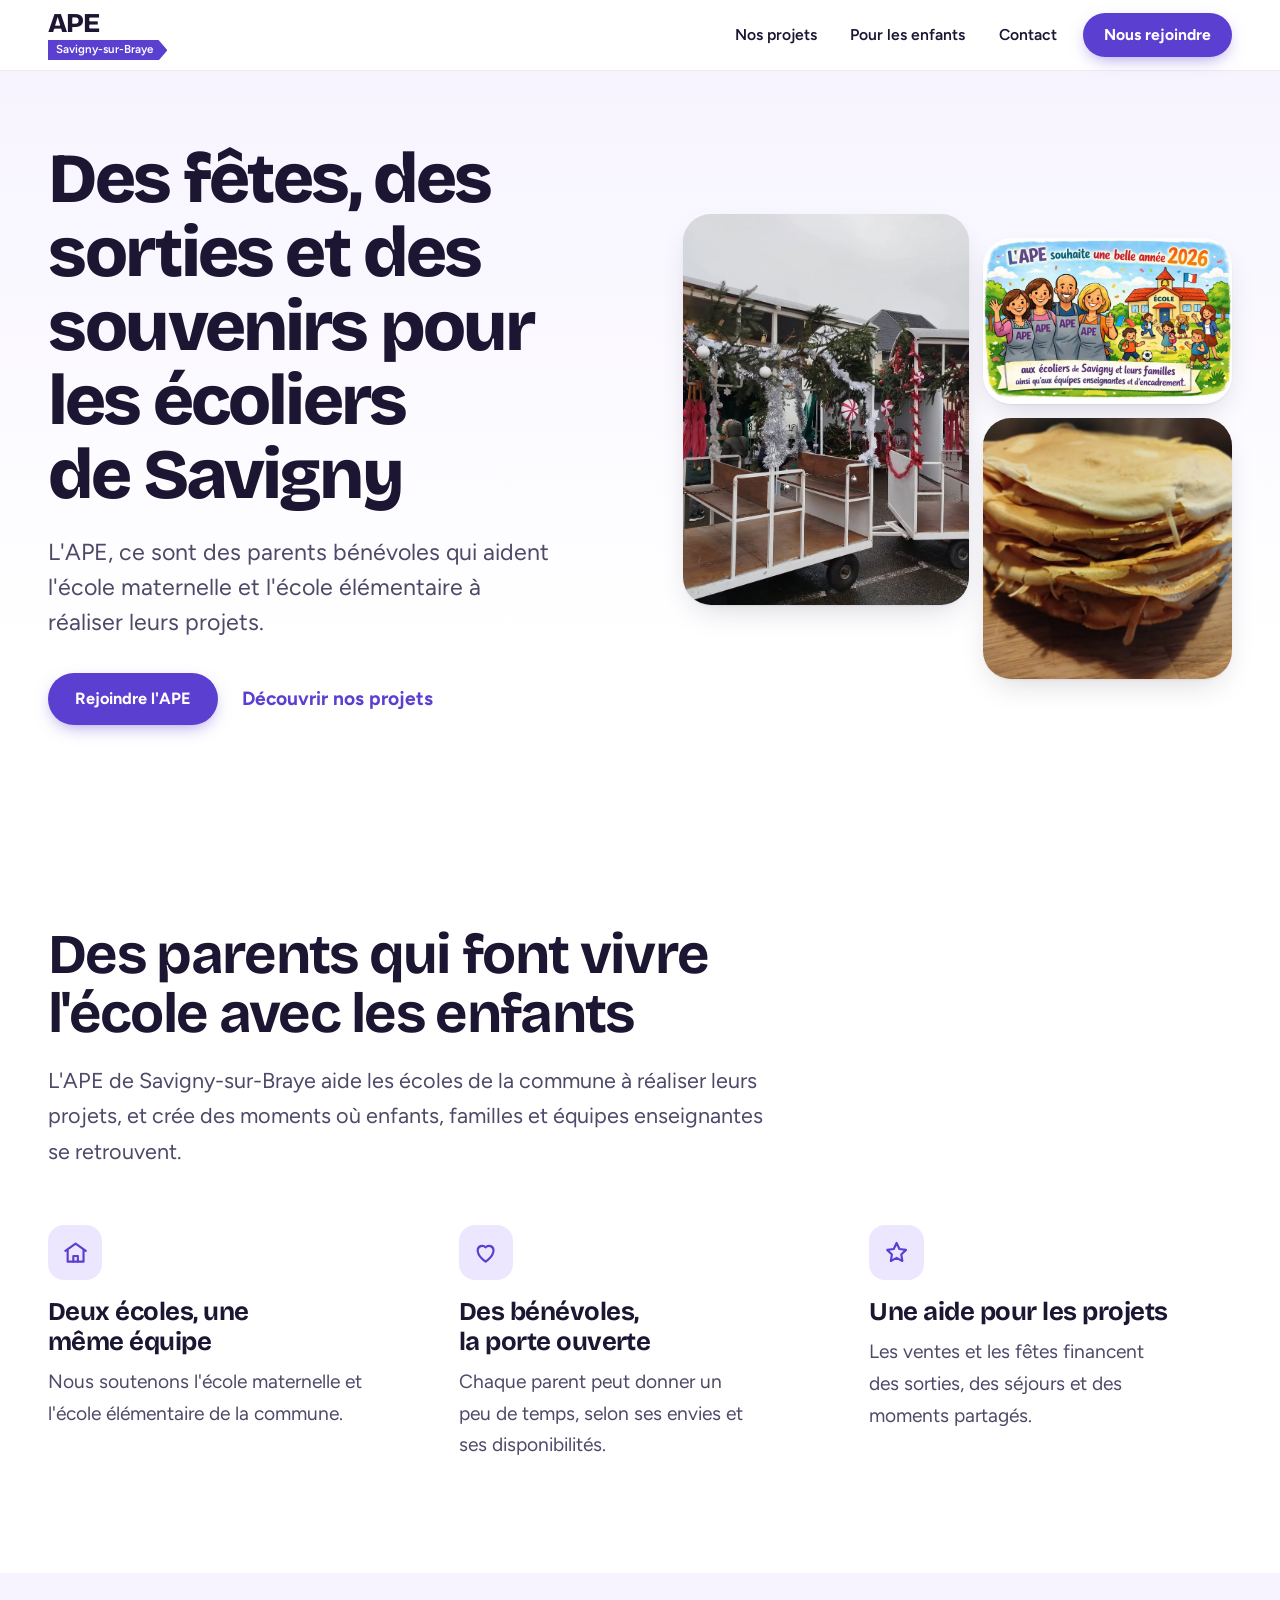
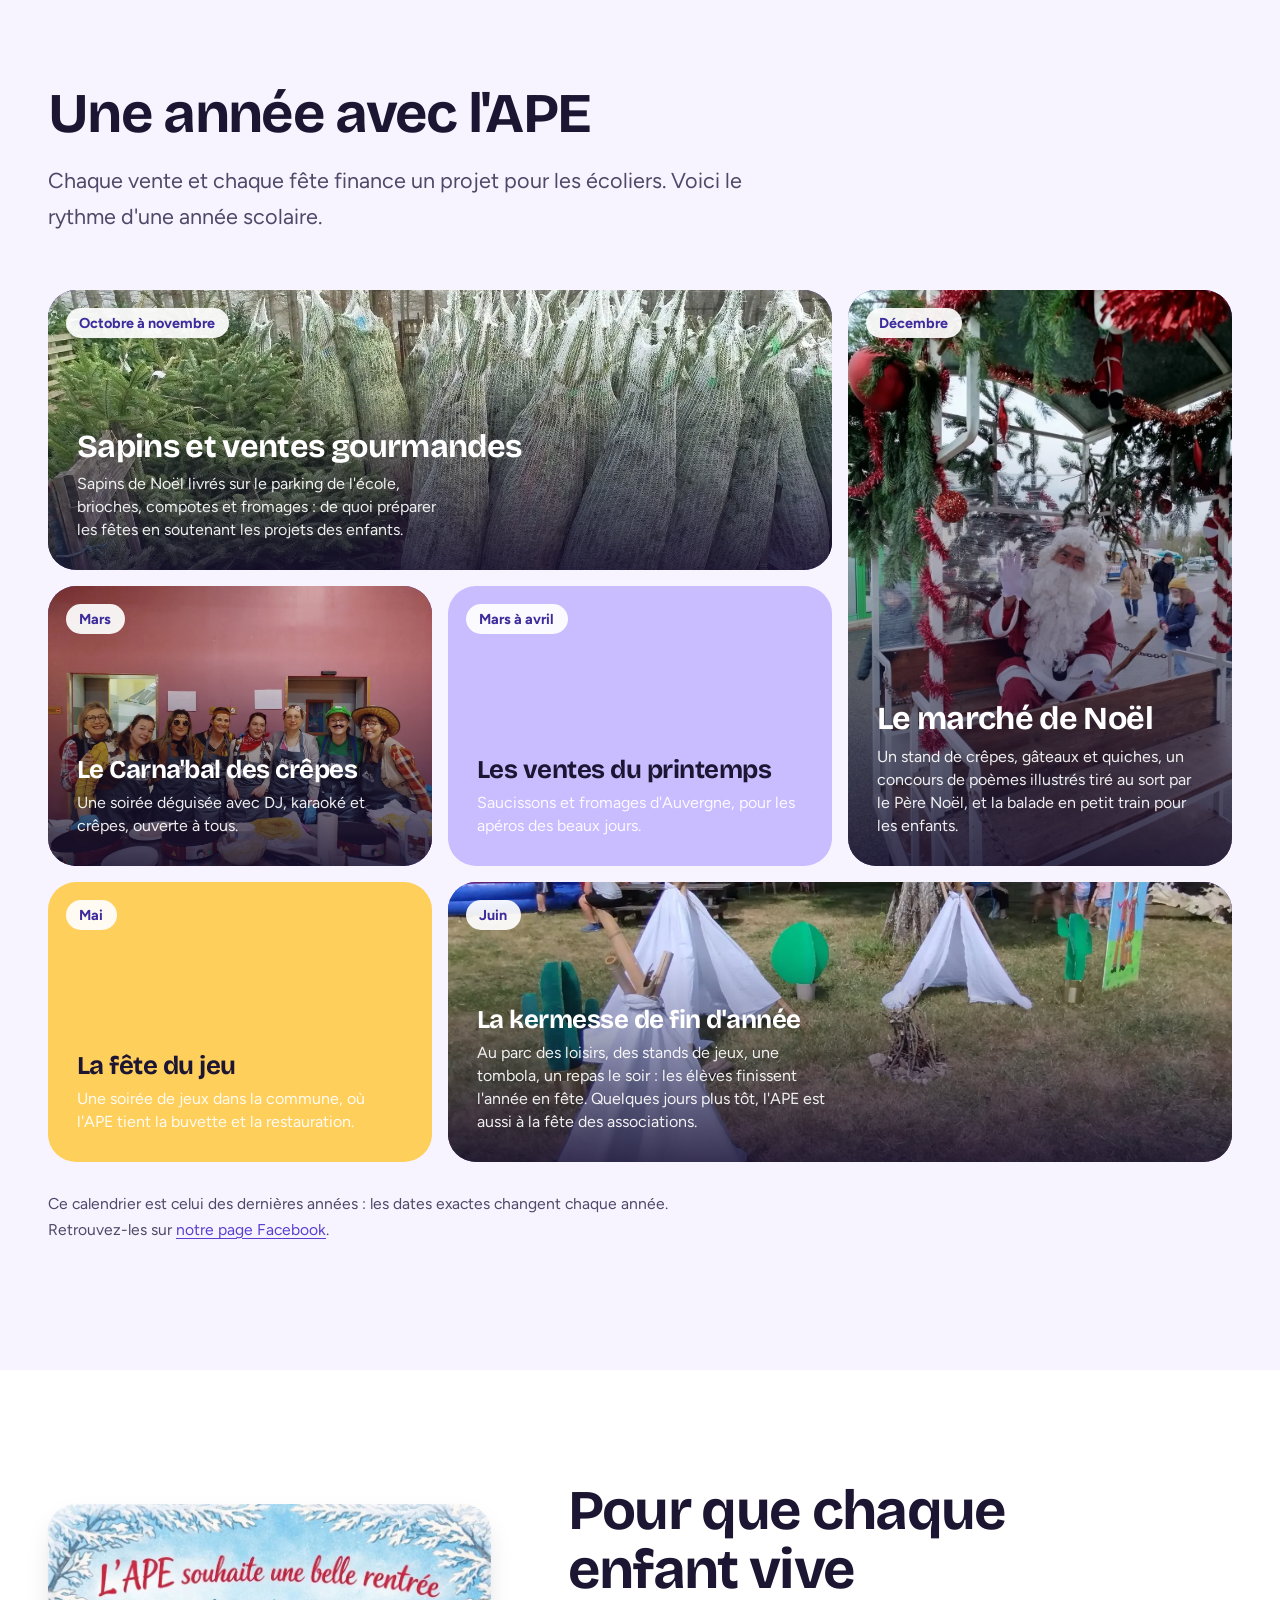
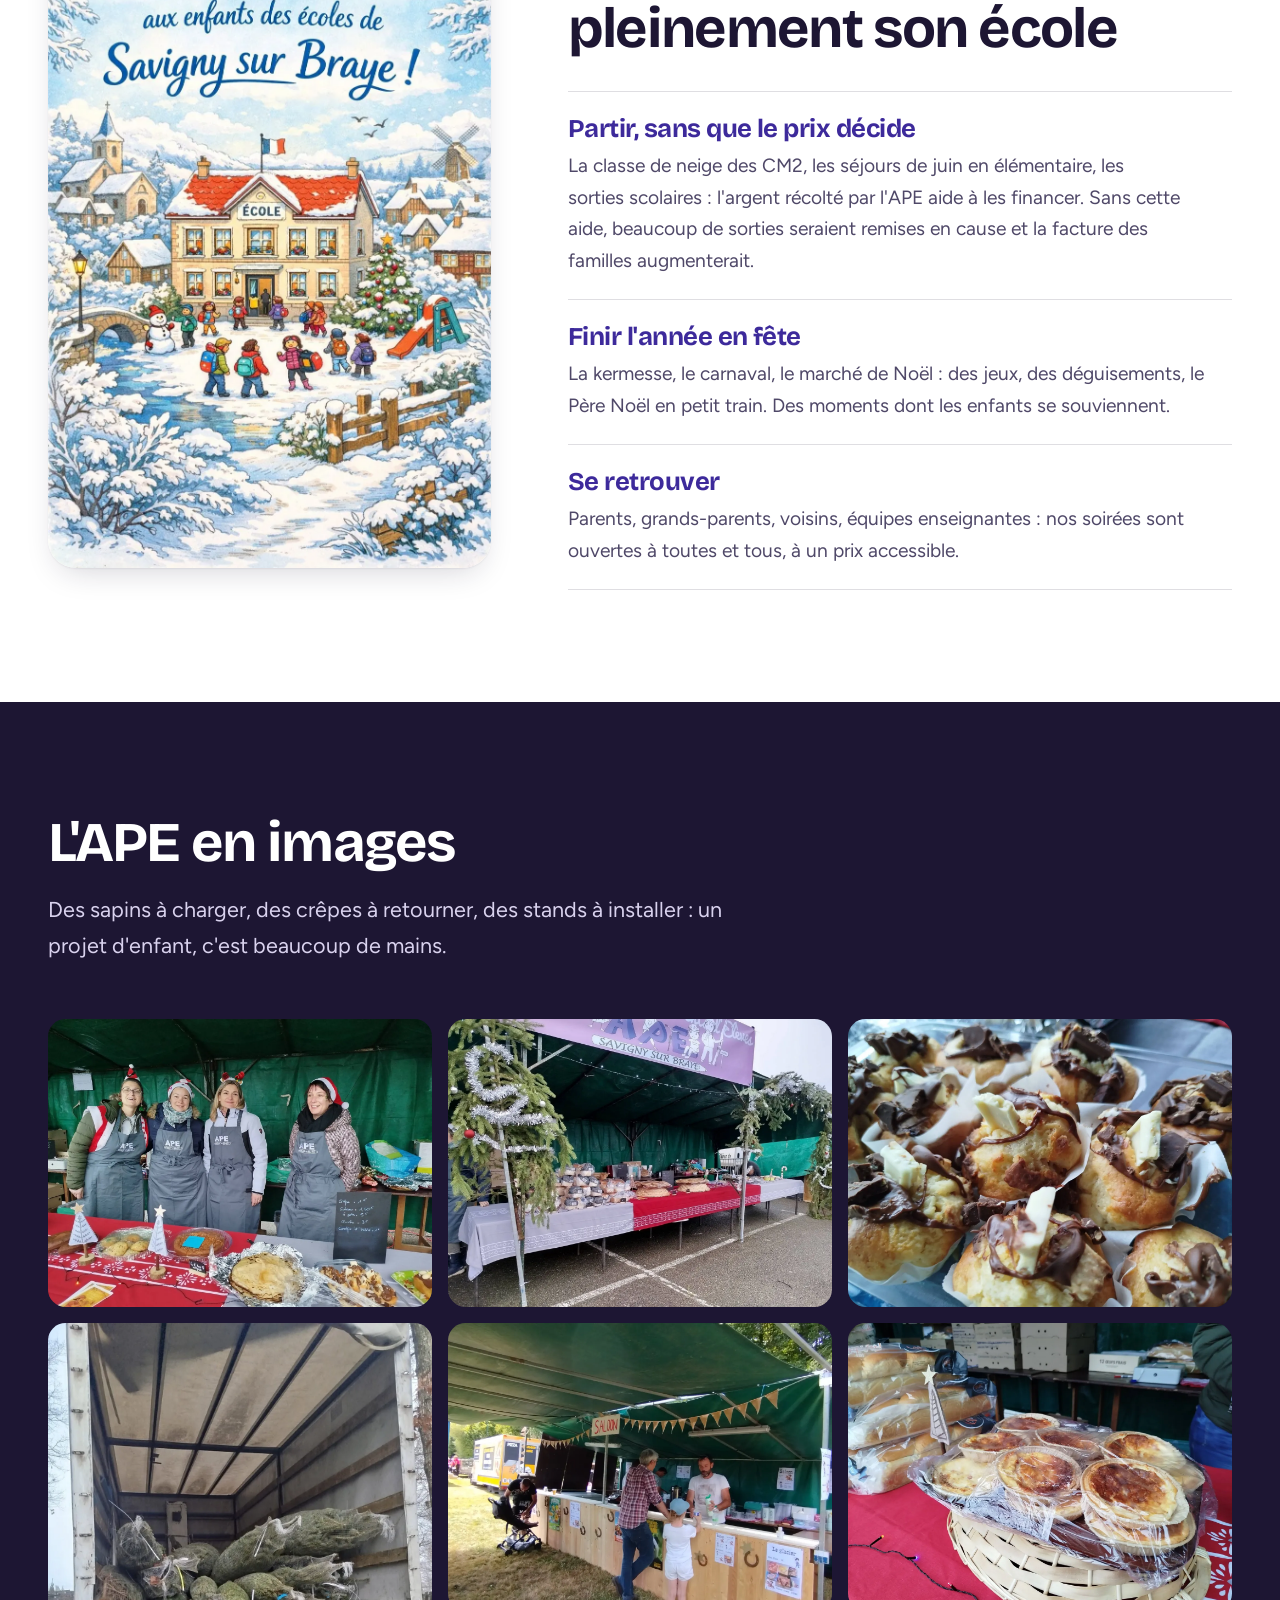
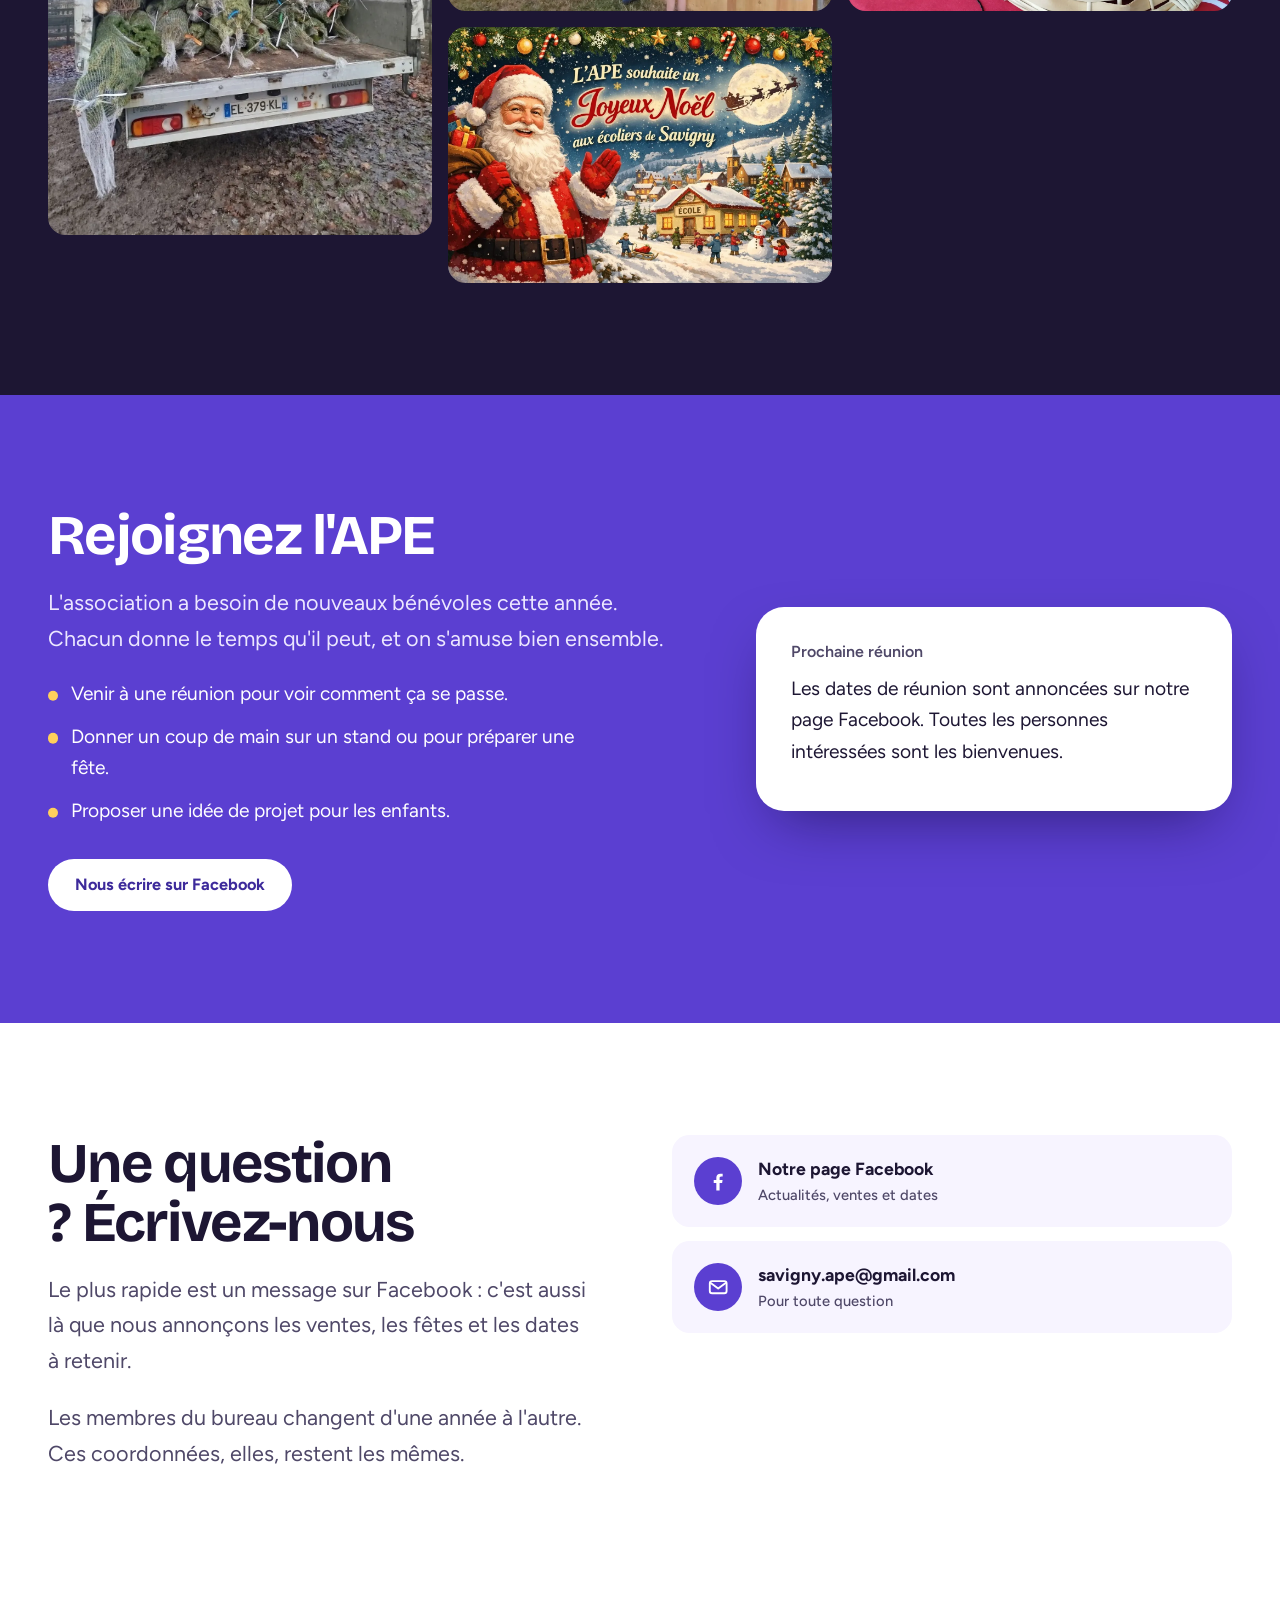
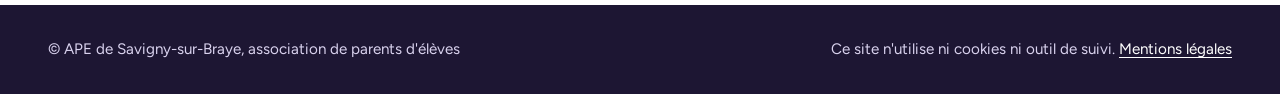
==== index.html @ d3a15a32 "Vraies photos pour le Carna'bal et la kermesse, tuiles de couleur pour mars-avril et mai Co-Authored" ====
<!doctype html>
<html lang="fr">
<head>
  <meta charset="utf-8">
  <meta name="viewport" content="width=device-width, initial-scale=1">
  <title>APE de Savigny-sur-Braye – Association des parents d'élèves</title>
  <meta name="description" content="L'association des parents d'élèves de Savigny-sur-Braye finance les projets de l'école maternelle et de l'école élémentaire : sorties, séjours, fêtes. Rejoignez-nous !">
  <meta name="theme-color" content="#5b3fd1">
  <link rel="canonical" href="https://ape-savigny.fr/">
  <link rel="icon" href="assets/favicon.svg" type="image/svg+xml">
  <meta property="og:type" content="website">
  <meta property="og:locale" content="fr_FR">
  <meta property="og:title" content="APE de Savigny-sur-Braye">
  <meta property="og:description" content="Des parents bénévoles qui financent les sorties, les séjours et les fêtes des écoles de Savigny-sur-Braye.">
  <meta property="og:url" content="https://ape-savigny.fr/">
  <meta property="og:image" content="https://ape-savigny.fr/assets/img/petit-train.webp">
  <link rel="preload" href="assets/fonts/bricolage.woff2" as="font" type="font/woff2" crossorigin>
  <link rel="preload" href="assets/fonts/figtree.woff2" as="font" type="font/woff2" crossorigin>
  <link rel="stylesheet" href="assets/css/style.css">
</head>
<body>
  <a class="skip" href="#contenu">Aller au contenu</a>

  <header class="site-header">
    <div class="wrap">
      <a class="brand" href="#top" aria-label="APE de Savigny-sur-Braye, retour en haut">
        <b>APE</b>
        <span>Savigny-sur-Braye</span>
      </a>
      <nav class="nav" aria-label="Navigation principale">
        <a href="#projets">Nos projets</a>
        <a href="#enfants">Pour les enfants</a>
        <a href="#contact">Contact</a>
        <a class="btn" href="#rejoindre">Nous rejoindre</a>
      </nav>
    </div>
  </header>

  <main id="contenu">
    <div id="top"></div>

    <!-- Accueil -->
    <section class="hero">
      <div class="wrap">
        <div>
          <h1>Des fêtes, des sorties et des souvenirs pour les écoliers de Savigny</h1>
          <p class="lede">L'APE, ce sont des parents bénévoles qui aident l'école maternelle et l'école élémentaire à réaliser leurs projets.</p>
          <div class="actions">
            <a class="btn" href="#rejoindre">Rejoindre l'APE</a>
            <a class="link-arrow" href="#projets">Découvrir nos projets</a>
          </div>
        </div>

        <div class="collage">
          <figure class="c-train">
            <img src="assets/img/petit-train.webp" width="1400" height="1050" alt="Le petit train décoré pour le marché de Noël de Savigny-sur-Braye, prêt à embarquer les enfants.">
          </figure>
          <figure class="c-illu">
            <img src="assets/img/illu-annee.webp" width="1400" height="933" alt="Illustration : des parents de l'APE en tablier devant l'école, entourés d'enfants qui jouent.">
          </figure>
          <figure class="c-crepes">
            <img src="assets/img/crepes.webp" width="1050" height="1400" alt="Une pile de crêpes faites maison pour le Carna'bal.">
          </figure>
          <div class="next-card" id="hero-next" hidden></div>
        </div>
      </div>
    </section>

    <!-- Qui sommes-nous -->
    <section id="qui">
      <div class="wrap">
        <div class="section-head">
          <h2>Des parents qui font vivre l'école avec les enfants</h2>
          <p>L'APE de Savigny-sur-Braye aide les écoles de la commune à réaliser leurs projets, et crée des moments où enfants, familles et équipes enseignantes se retrouvent.</p>
        </div>
        <div class="pillars">
          <div class="pillar">
            <div class="icon" aria-hidden="true"><svg viewBox="0 0 24 24" fill="none" stroke="currentColor" stroke-width="1.9" stroke-linecap="round" stroke-linejoin="round"><path d="M3 10.5 12 4l9 6.5"/><path d="M5 9.5V20h14V9.5"/><path d="M10 20v-5h4v5"/></svg></div>
            <h3>Deux écoles, une même équipe</h3>
            <p>Nous soutenons l'école maternelle et l'école élémentaire de la commune.</p>
          </div>
          <div class="pillar">
            <div class="icon" aria-hidden="true"><svg viewBox="0 0 24 24" fill="none" stroke="currentColor" stroke-width="1.9" stroke-linecap="round" stroke-linejoin="round"><path d="M12 20s-7-4.4-7-10a4 4 0 0 1 7-2.6A4 4 0 0 1 19 10c0 5.6-7 10-7 10z"/></svg></div>
            <h3>Des bénévoles, la porte ouverte</h3>
            <p>Chaque parent peut donner un peu de temps, selon ses envies et ses disponibilités.</p>
          </div>
          <div class="pillar">
            <div class="icon" aria-hidden="true"><svg viewBox="0 0 24 24" fill="none" stroke="currentColor" stroke-width="1.9" stroke-linecap="round" stroke-linejoin="round"><path d="M12 3.5l2.5 5.3 5.8.8-4.2 4 1 5.8L12 16.7 6.9 19.4l1-5.8-4.2-4 5.8-.8z"/></svg></div>
            <h3>Une aide pour les projets</h3>
            <p>Les ventes et les fêtes financent des sorties, des séjours et des moments partagés.</p>
          </div>
        </div>
      </div>
    </section>

    <!-- Nos projets -->
    <section class="projects" id="projets">
      <div class="wrap">
        <div class="section-head">
          <h2>Une année avec l'APE</h2>
          <p>Chaque vente et chaque fête finance un projet pour les écoliers. Voici le rythme d'une année scolaire.</p>
        </div>

        <div class="bento">
          <article class="tile t1">
            <img src="assets/img/sapins-pile.webp" width="1400" height="1050" alt="Des sapins de Noël emballés, prêts à être récupérés par les familles." loading="lazy">
            <span class="when">Octobre à novembre</span>
            <h3>Sapins et ventes gourmandes</h3>
            <p>Sapins de Noël livrés sur le parking de l'école, brioches, compotes et fromages : de quoi préparer les fêtes en soutenant les projets des enfants.</p>
          </article>
          <article class="tile t2">
            <img src="assets/img/pere-noel-train.webp" width="1050" height="1400" alt="Le Père Noël assis dans le petit train du marché de Noël." loading="lazy">
            <span class="when">Décembre</span>
            <h3>Le marché de Noël</h3>
            <p>Un stand de crêpes, gâteaux et quiches, un concours de poèmes illustrés tiré au sort par le Père Noël, et la balade en petit train pour les enfants.</p>
          </article>
          <article class="tile t3">
            <img src="assets/img/carnabal-equipe.webp" width="1400" height="1050" alt="Des bénévoles de l'APE déguisés en cow-boys et en indiens, derrière les plaques à crêpes du Carna'bal." loading="lazy">
            <span class="when">Mars</span>
            <h3>Le Carna'bal des crêpes</h3>
            <p>Une soirée déguisée avec DJ, karaoké et crêpes, ouverte à tous.</p>
          </article>
          <article class="tile tile--plain tile--lilac t4">
            <span class="when">Mars à avril</span>
            <h3>Les ventes du printemps</h3>
            <p>Saucissons et fromages d'Auvergne, pour les apéros des beaux jours.</p>
          </article>
          <article class="tile tile--plain t5">
            <span class="when">Mai</span>
            <h3>La fête du jeu</h3>
            <p>Une soirée de jeux dans la commune, où l'APE tient la buvette et la restauration.</p>
          </article>
          <article class="tile t6">
            <img src="assets/img/kermesse-tipis.webp" width="1400" height="1050" alt="La kermesse au parc des loisirs, sur le thème du far west : des tipis blancs sur l'herbe, un château gonflable derrière les arbres." loading="lazy" style="object-position:50% 60%">
            <span class="when">Juin</span>
            <h3>La kermesse de fin d'année</h3>
            <p>Au parc des loisirs, des stands de jeux, une tombola, un repas le soir : les élèves finissent l'année en fête. Quelques jours plus tôt, l'APE est aussi à la fête des associations.</p>
          </article>
        </div>

        <p class="year-note">Ce calendrier est celui des dernières années : les dates exactes changent chaque année. Retrouvez-les sur <a href="https://www.facebook.com/apesavigny/" rel="noopener">notre page Facebook</a>.</p>
      </div>
    </section>

    <!-- Pour les enfants -->
    <section class="kids" id="enfants">
      <div class="wrap">
        <figure>
          <img src="assets/img/illu-rentree.webp" width="933" height="1400" alt="Illustration : l'école du village sous la neige, avec des enfants qui jouent dans la cour." loading="lazy">
        </figure>
        <div>
          <h2>Pour que chaque enfant vive pleinement son école</h2>
          <ul>
            <li>
              <h3>Partir, sans que le prix décide</h3>
              <p>La classe de neige des CM2, les séjours de juin en élémentaire, les sorties scolaires : l'argent récolté par l'APE aide à les financer. Sans cette aide, beaucoup de sorties seraient remises en cause et la facture des familles augmenterait.</p>
            </li>
            <li>
              <h3>Finir l'année en fête</h3>
              <p>La kermesse, le carnaval, le marché de Noël : des jeux, des déguisements, le Père Noël en petit train. Des moments dont les enfants se souviennent.</p>
            </li>
            <li>
              <h3>Se retrouver</h3>
              <p>Parents, grands-parents, voisins, équipes enseignantes : nos soirées sont ouvertes à toutes et tous, à un prix accessible.</p>
            </li>
          </ul>
        </div>
      </div>
    </section>

    <!-- En images -->
    <section class="gallery" aria-labelledby="gallery-title">
      <div class="wrap">
        <div class="section-head">
          <h2 id="gallery-title">L'APE en images</h2>
          <p>Des sapins à charger, des crêpes à retourner, des stands à installer : un projet d'enfant, c'est beaucoup de mains.</p>
        </div>
        <div class="mosaic">
          <figure><img src="assets/img/benevoles-stand.webp" width="1400" height="1050" loading="lazy" alt="Quatre bénévoles de l'APE en tablier et bonnet de Noël derrière le stand du marché."></figure>
          <figure><img src="assets/img/sapins-camion.webp" width="1050" height="1400" loading="lazy" alt="Un camion chargé de sapins de Noël, livrés pour la vente de l'APE."></figure>
          <figure><img src="assets/img/stand-marche.webp" width="1400" height="1050" loading="lazy" alt="Le stand de l'APE au marché de Noël, décoré de guirlandes et garni de gourmandises."></figure>
          <figure><img src="assets/img/kermesse-saloon.webp" width="1400" height="1050" loading="lazy" alt="Le stand « Saloon » de la kermesse, décoré de fanions, avec des bénévoles derrière le comptoir en bois."></figure>
          <figure><img src="assets/img/illu-noel.webp" width="1400" height="933" loading="lazy" alt="Carte de vœux illustrée : le Père Noël souhaite un joyeux Noël aux écoliers de Savigny."></figure>
          <figure><img src="assets/img/muffins.webp" width="1400" height="1050" loading="lazy" alt="Des muffins au chocolat faits maison pour les ventes de l'APE."></figure>
          <figure><img src="assets/img/brioches-quiches.webp" width="1400" height="1050" loading="lazy" alt="Des quiches et des brioches proposées sur le stand."></figure>
        </div>
      </div>
    </section>

    <!-- Rejoindre -->
    <section class="join" id="rejoindre">
      <div class="wrap">
        <div>
          <h2>Rejoignez l'APE</h2>
          <p class="lead">L'association a besoin de nouveaux bénévoles cette année. Chacun donne le temps qu'il peut, et on s'amuse bien ensemble.</p>
          <ul>
            <li>Venir à une réunion pour voir comment ça se passe.</li>
            <li>Donner un coup de main sur un stand ou pour préparer une fête.</li>
            <li>Proposer une idée de projet pour les enfants.</li>
          </ul>
          <a class="btn btn--light" href="https://www.facebook.com/apesavigny/" rel="noopener">Nous écrire sur Facebook</a>
        </div>

        <aside class="meeting" aria-labelledby="meeting-title">
          <h3 id="meeting-title">Prochaine réunion</h3>
          <div id="prochaine-reunion">
            <p>Les dates de réunion sont annoncées sur notre page Facebook. Toutes les personnes intéressées sont les bienvenues.</p>
          </div>
        </aside>
      </div>
    </section>

    <!-- Contact -->
    <section class="contact" id="contact">
      <div class="wrap">
        <div class="section-head" style="margin:0">
          <h2>Une question ? Écrivez-nous</h2>
          <p>Le plus rapide est un message sur Facebook : c'est aussi là que nous annonçons les ventes, les fêtes et les dates à retenir.</p>
          <p class="contact-note">Les membres du bureau changent d'une année à l'autre. Ces coordonnées, elles, restent les mêmes.</p>
        </div>
        <div class="contact-links">
          <a class="contact-link" href="https://www.facebook.com/apesavigny/" rel="noopener">
            <span class="icon" aria-hidden="true"><svg viewBox="0 0 24 24"><path fill="currentColor" d="M13.5 22v-8h2.7l.5-3.3h-3.2V8.6c0-.9.4-1.7 1.8-1.7h1.5V4.1S15.5 3.9 14.3 3.9c-2.6 0-4.3 1.6-4.3 4.4v2.4H7.2V14H10v8z"/></svg></span>
            <span>Notre page Facebook<small>Actualités, ventes et dates</small></span>
          </a>
          <a class="contact-link" href="mailto:savigny.ape@gmail.com">
            <span class="icon" aria-hidden="true"><svg viewBox="0 0 24 24" fill="none" stroke="currentColor" stroke-width="2" stroke-linejoin="round" stroke-linecap="round"><rect x="3" y="5.5" width="18" height="13" rx="2.5"/><path d="m4 7.5 8 6 8-6"/></svg></span>
            <span>savigny.ape@gmail.com<small>Pour toute question</small></span>
          </a>
        </div>
      </div>
    </section>
  </main>

  <footer class="site-footer">
    <div class="wrap">
      <p>© APE de Savigny-sur-Braye, association de parents d'élèves</p>
      <p>Ce site n'utilise ni cookies ni outil de suivi. <a href="mentions-legales.html">Mentions légales</a></p>
    </div>
  </footer>

  <script src="data/agenda.js"></script>
  <script src="assets/js/main.js"></script>
</body>
</html>
---- assets/css/style.css ----
/* APE de Savigny-sur-Braye — feuille de style unique, sans dépendance */

@font-face {
  font-family: "Bricolage Grotesque";
  src: url("../fonts/bricolage.woff2") format("woff2");
  font-weight: 200 800;
  font-display: swap;
}
@font-face {
  font-family: "Figtree";
  src: url("../fonts/figtree.woff2") format("woff2");
  font-weight: 300 900;
  font-display: swap;
}

:root {
  --ink: #1d1633;
  --muted: #4f4868;
  --violet: #5b3fd1;
  --violet-deep: #3d2a9b;
  --lilac-50: #f7f4ff;
  --lilac-100: #ece6ff;
  --lilac-300: #c9bcff;
  --sun: #ffcf5c;
  --white: #fff;

  --display: "Bricolage Grotesque", "Avenir Next", system-ui, sans-serif;
  --body: "Figtree", "Avenir Next", system-ui, sans-serif;

  --gutter: clamp(1.25rem, 4.5vw, 3rem);
  --wrap: 74rem;
  --r-lg: 1.75rem;
  --r-md: 1.1rem;
  --shadow: 0 1px 2px rgb(29 22 51 / 0.06), 0 12px 32px -12px rgb(29 22 51 / 0.22);
}

*, *::before, *::after { box-sizing: border-box; }

html { scroll-behavior: smooth; scroll-padding-top: 5.5rem; -webkit-text-size-adjust: 100%; }

body {
  margin: 0;
  background: var(--white);
  color: var(--ink);
  font-family: var(--body);
  font-size: clamp(1.05rem, 1rem + 0.25vw, 1.2rem);
  line-height: 1.65;
  -webkit-font-smoothing: antialiased;
}

img { display: block; max-width: 100%; height: auto; }

h1, h2, h3 {
  font-family: var(--display);
  font-weight: 700;
  line-height: 1.05;
  letter-spacing: -0.03em;
  margin: 0;
  text-wrap: balance;
}
h1 { font-size: clamp(2.5rem, 1.4rem + 4vw, 4.4rem); font-weight: 800; letter-spacing: -0.04em; }
h2 { font-size: clamp(2rem, 1.3rem + 3vw, 3.5rem); }
h3 { font-size: clamp(1.25rem, 1.1rem + 0.7vw, 1.6rem); letter-spacing: -0.02em; line-height: 1.15; }

p { margin: 0 0 1em; max-width: 60ch; text-wrap: pretty; }
a { color: var(--violet); text-underline-offset: 0.22em; }
a:hover { color: var(--violet-deep); }

:focus-visible { outline: 3px solid var(--violet); outline-offset: 3px; border-radius: 6px; }

.wrap { width: min(100% - 2 * var(--gutter), var(--wrap)); margin-inline: auto; }

.skip {
  position: absolute; left: 1rem; top: -4rem; z-index: 100;
  background: var(--ink); color: #fff; padding: 0.7rem 1rem; border-radius: 0.6rem;
}
.skip:focus { top: 1rem; color: #fff; }

/* ---------- Boutons ---------- */
.btn {
  display: inline-flex; align-items: center; justify-content: center; gap: 0.6rem;
  min-height: 3.25rem; padding: 0.75rem 1.7rem;
  border-radius: 999px; border: 0;
  background: var(--violet); color: #fff;
  font: 700 1.02rem/1.2 var(--body); text-decoration: none;
  transition: background 0.15s ease, transform 0.15s ease, box-shadow 0.15s ease;
  box-shadow: 0 6px 18px -6px rgb(91 63 209 / 0.6);
}
.btn:hover { background: var(--violet-deep); color: #fff; transform: translateY(-1px); }
.btn--light { background: #fff; color: var(--violet-deep); box-shadow: none; }
.btn--light:hover { background: var(--lilac-100); color: var(--violet-deep); }
.btn--soft { background: var(--lilac-100); color: var(--violet-deep); box-shadow: none; }
.btn--soft:hover { background: var(--lilac-300); color: var(--ink); }
.btn svg { width: 1.25em; height: 1.25em; flex: none; }
.link-arrow { font-weight: 700; text-decoration: none; display: inline-flex; gap: 0.4rem; align-items: center; padding: 0.7rem 0.3rem; }
.link-arrow:hover { text-decoration: underline; }

/* ---------- En-tête ---------- */
.site-header {
  position: sticky; top: 0; z-index: 50;
  background: rgb(255 255 255 / 0.86);
  backdrop-filter: saturate(1.4) blur(14px);
  border-bottom: 1px solid rgb(29 22 51 / 0.08);
}
.site-header .wrap { display: flex; align-items: center; justify-content: space-between; min-height: 4.4rem; gap: 1rem; }

/* wordmark : « APE » + étiquette en forme de crayon, comme sur les tabliers */
.brand { display: flex; flex-direction: column; text-decoration: none; color: var(--ink); line-height: 1; gap: 0.18rem; }
.brand b { font: 800 1.7rem/1 var(--display); letter-spacing: -0.04em; }
.brand span {
  font: 600 0.72rem/1 var(--body); color: #fff; background: var(--violet);
  padding: 0.28rem 0.9rem 0.28rem 0.5rem;
  clip-path: polygon(0 0, calc(100% - 0.55rem) 0, 100% 50%, calc(100% - 0.55rem) 100%, 0 100%);
}
.nav { display: flex; align-items: center; gap: 0.2rem; }
.nav a:not(.btn) { padding: 0.55rem 0.95rem; border-radius: 999px; text-decoration: none; color: var(--ink); font-weight: 600; font-size: 0.98rem; }
.nav a:not(.btn):hover { background: var(--lilac-50); color: var(--violet-deep); }
.nav .btn { min-height: 2.75rem; padding: 0.4rem 1.3rem; font-size: 0.98rem; margin-left: 0.5rem; }
@media (max-width: 52rem) { .nav a:not(.btn) { display: none; } }

/* ---------- Accueil ---------- */
.hero { padding-block: clamp(2rem, 6vw, 4.5rem) clamp(3rem, 7vw, 5.5rem); background: linear-gradient(180deg, var(--lilac-50), #fff 78%); }
.hero .wrap { display: grid; gap: clamp(2rem, 5vw, 4rem); align-items: center; }
@media (min-width: 62rem) { .hero .wrap { grid-template-columns: 1.02fr 0.98fr; } }
.hero .lede { font-size: clamp(1.2rem, 1.1rem + 0.5vw, 1.45rem); line-height: 1.5; color: var(--muted); margin-top: 1.4rem; max-width: 34ch; }
.hero .actions { display: flex; flex-wrap: wrap; gap: 0.6rem 1.2rem; margin-top: 2rem; align-items: center; }

.collage { position: relative; display: grid; grid-template-columns: 1.15fr 1fr; grid-template-rows: auto auto; gap: 0.9rem; }
.collage figure { margin: 0; overflow: hidden; border-radius: var(--r-lg); background: var(--lilac-100); box-shadow: var(--shadow); }
.collage img { width: 100%; height: 100%; object-fit: cover; }
.collage .c-train { grid-row: 1 / 3; aspect-ratio: 3 / 4.1; }
.collage .c-illu { aspect-ratio: 3 / 2; }
.collage .c-crepes { aspect-ratio: 1 / 1.05; }
.collage .c-train img { object-position: 38% 50%; }
@media (min-width: 62rem) { .collage .c-illu { transform: translateY(1.5rem); } .collage .c-crepes { transform: translateY(1.5rem); } }

.next-card {
  position: absolute; left: -0.6rem; bottom: 1.1rem; max-width: 17rem;
  background: #fff; border-radius: var(--r-md); padding: 0.95rem 1.2rem;
  box-shadow: var(--shadow); font-size: 0.98rem; line-height: 1.35;
}
.next-card strong { display: block; font: 700 1.15rem/1.2 var(--display); letter-spacing: -0.02em; color: var(--violet-deep); }
.next-card[hidden] { display: none; }
@media (max-width: 40rem) { .next-card { left: 0.6rem; right: 0.6rem; max-width: none; bottom: 0.6rem; } }

/* ---------- Sections ---------- */
section { padding-block: clamp(3.5rem, 9vw, 7rem); }
.section-head { max-width: 46rem; margin-bottom: clamp(2rem, 5vw, 3.5rem); }
.section-head p { font-size: clamp(1.15rem, 1.05rem + 0.5vw, 1.35rem); color: var(--muted); margin-top: 1.2rem; }

/* Qui sommes-nous */
.pillars { display: grid; gap: clamp(1.8rem, 4vw, 3rem); }
@media (min-width: 52rem) { .pillars { grid-template-columns: repeat(3, 1fr); } }
.pillar .icon { display: grid; place-items: center; width: 3.4rem; height: 3.4rem; border-radius: 1rem; background: var(--lilac-100); color: var(--violet); margin-bottom: 1.1rem; }
.pillar .icon svg { width: 1.7rem; height: 1.7rem; }
.pillar h3 { margin-bottom: 0.6rem; }
.pillar p { color: var(--muted); margin: 0; }

/* Nos projets */
.projects { background: var(--lilac-50); }
.bento { display: grid; gap: 1rem; grid-template-columns: 1fr; }
@media (min-width: 52rem) {
  .bento { grid-template-columns: repeat(3, 1fr); grid-auto-rows: 17.5rem; }
  .bento .t1 { grid-column: span 2; }
  .bento .t2 { grid-row: span 2; }
  .bento .t6 { grid-column: span 2; }
}
.tile {
  position: relative; isolation: isolate; overflow: hidden;
  border-radius: var(--r-lg); min-height: 17rem; color: #fff;
  display: flex; flex-direction: column; justify-content: flex-end;
  padding: clamp(1.2rem, 2.5vw, 1.8rem); background: var(--violet);
}
.tile > img { position: absolute; inset: 0; width: 100%; height: 100%; object-fit: cover; z-index: -2; transition: transform 0.6s ease; }
.tile:hover > img { transform: scale(1.035); }
.tile::after { content: ""; position: absolute; inset: 0; z-index: -1; background: linear-gradient(180deg, rgb(20 12 45 / 0) 25%, rgb(20 12 45 / 0.82) 100%); }
.tile--plain { background: var(--sun); color: var(--ink); }
.tile--plain::after { display: none; }
.tile--lilac { background: var(--lilac-300); }
.tile--lilac p { color: #2c2150; }
.tile--plain .when { background: rgb(29 22 51 / 0.12); color: var(--ink); }
.tile--plain p { color: #3b2f13; }
.tile .when {
  position: absolute; top: 1.1rem; left: 1.1rem;
  background: rgb(255 255 255 / 0.92); color: var(--violet-deep);
  font: 700 0.9rem/1 var(--body); padding: 0.5rem 0.85rem; border-radius: 999px;
}
.tile h3 { color: inherit; margin-bottom: 0.4rem; }
.tile p { margin: 0; font-size: 1rem; line-height: 1.45; color: rgb(255 255 255 / 0.92); max-width: 36ch; }
.tile.t2 h3, .tile.t1 h3 { font-size: clamp(1.5rem, 1.2rem + 1vw, 2rem); }
.year-note { margin-top: 1.8rem; font-size: 0.98rem; color: var(--muted); max-width: 64ch; }

/* Pour les enfants */
.kids .wrap { display: grid; gap: clamp(2rem, 6vw, 5rem); align-items: center; }
@media (min-width: 56rem) { .kids .wrap { grid-template-columns: 0.8fr 1.2fr; } }
.kids figure { margin: 0; border-radius: var(--r-lg); overflow: hidden; box-shadow: var(--shadow); max-width: 28rem; }
.kids ul { list-style: none; margin: 2rem 0 0; padding: 0; }
.kids li { padding-block: 1.4rem; border-top: 1px solid rgb(29 22 51 / 0.14); }
.kids li:last-child { border-bottom: 1px solid rgb(29 22 51 / 0.14); }
.kids li h3 { margin-bottom: 0.4rem; color: var(--violet-deep); }
.kids li p { margin: 0; color: var(--muted); }

/* En images */
.gallery { background: var(--ink); color: #fff; }
.gallery h2 { color: #fff; }
.gallery .section-head p { color: #d9d2ee; }
.mosaic { columns: 2; column-gap: 0.9rem; }
@media (min-width: 52rem) { .mosaic { columns: 3; column-gap: 1rem; } }
.mosaic figure { margin: 0 0 0.9rem; break-inside: avoid; border-radius: var(--r-md); overflow: hidden; }
@media (min-width: 52rem) { .mosaic figure { margin-bottom: 1rem; } }
.mosaic img { width: 100%; transition: transform 0.6s ease; }
.mosaic figure:hover img { transform: scale(1.03); }

/* Rejoindre */
.join { background: var(--violet); color: #fff; }
.join h2 { color: #fff; }
.join .wrap { display: grid; gap: clamp(2rem, 5vw, 4rem); align-items: center; }
@media (min-width: 56rem) { .join .wrap { grid-template-columns: 1.15fr 0.85fr; } }
.join .lead { font-size: clamp(1.15rem, 1.05rem + 0.5vw, 1.35rem); margin-top: 1.2rem; color: #ece7ff; }
.join ul { padding: 0; margin: 0 0 2rem; list-style: none; display: grid; gap: 0.7rem; max-width: 34rem; }
.join li { display: flex; gap: 0.8rem; align-items: baseline; }
.join li::before { content: ""; flex: none; width: 0.65rem; height: 0.65rem; border-radius: 50%; background: var(--sun); transform: translateY(0.05rem); }
.meeting { background: #fff; color: var(--ink); border-radius: var(--r-lg); padding: clamp(1.5rem, 3vw, 2.2rem); box-shadow: 0 24px 60px -20px rgb(15 8 50 / 0.55); }
.meeting h3 { color: var(--muted); font: 600 1rem/1.2 var(--body); letter-spacing: 0; margin-bottom: 0.7rem; }
.meeting .date { display: block; font: 800 clamp(1.9rem, 1.4rem + 2vw, 2.6rem)/1.05 var(--display); letter-spacing: -0.03em; color: var(--violet-deep); margin-bottom: 0.6rem; text-transform: capitalize; }
.meeting p { margin-bottom: 0.5rem; max-width: none; }

/* Contact */
.contact .wrap { display: grid; gap: clamp(2rem, 5vw, 4rem); align-items: start; }
@media (min-width: 56rem) { .contact .wrap { grid-template-columns: 1fr 1fr; } }
.contact-links { display: grid; gap: 0.9rem; }
.contact-link {
  display: flex; align-items: center; gap: 1rem; padding: 1.2rem 1.4rem;
  border-radius: var(--r-md); background: var(--lilac-50); color: var(--ink); text-decoration: none;
  font-weight: 700; font-size: 1.1rem; transition: background 0.15s ease;
}
.contact-link:hover { background: var(--lilac-100); color: var(--ink); }
.contact-link small { display: block; font-weight: 500; font-size: 0.92rem; color: var(--muted); }
.contact-link .icon { flex: none; display: grid; place-items: center; width: 3rem; height: 3rem; border-radius: 50%; background: var(--violet); color: #fff; }
.contact-link .icon svg { width: 1.4rem; height: 1.4rem; }
.contact-note { font-size: 0.98rem; color: var(--muted); }

/* Pied de page */
.site-footer { background: var(--ink); color: #d9d2ee; padding-block: 2rem; font-size: 0.95rem; }
.site-footer a { color: #fff; }
.site-footer .wrap { display: flex; flex-wrap: wrap; gap: 0.6rem 2rem; justify-content: space-between; }
.site-footer p { margin: 0; max-width: none; }

/* Pages simples */
.page { padding-block: 3rem 5rem; }
.page h1 { font-size: clamp(2rem, 1.5rem + 2vw, 3rem); margin-bottom: 1.5rem; }
.page h2 { font-size: 1.4rem; margin: 2rem 0 0.6rem; letter-spacing: -0.02em; }

/* Une seule animation d'entrée : le collage de l'accueil */
.collage figure { animation: rise 0.9s cubic-bezier(0.2, 0.7, 0.2, 1) both; }
.collage .c-illu { animation-delay: 0.12s; }
.collage .c-crepes { animation-delay: 0.24s; }
@keyframes rise { from { opacity: 0; translate: 0 1.5rem; } to { opacity: 1; translate: 0 0; } }

@media (prefers-reduced-motion: reduce) {
  html { scroll-behavior: auto; }
  .collage figure { animation: none; }
  .tile > img, .mosaic img, .btn { transition: none; }
}
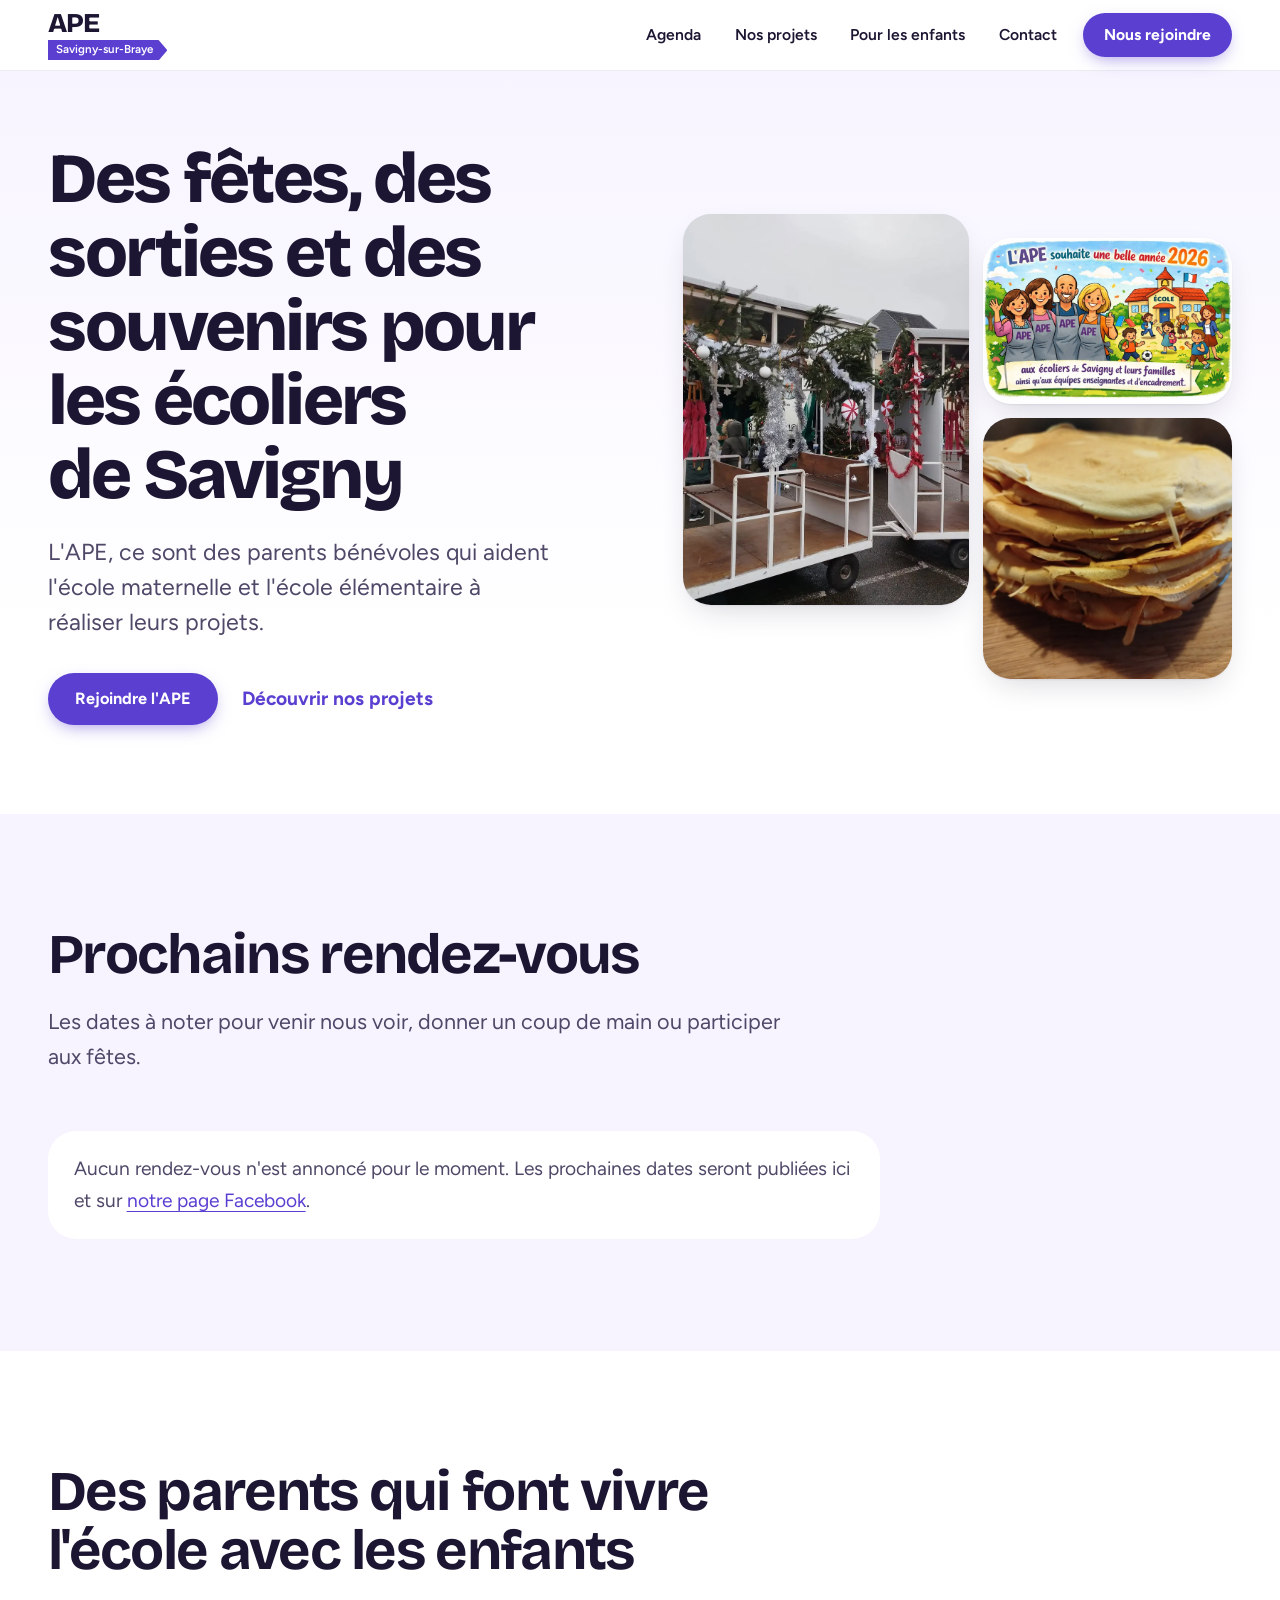
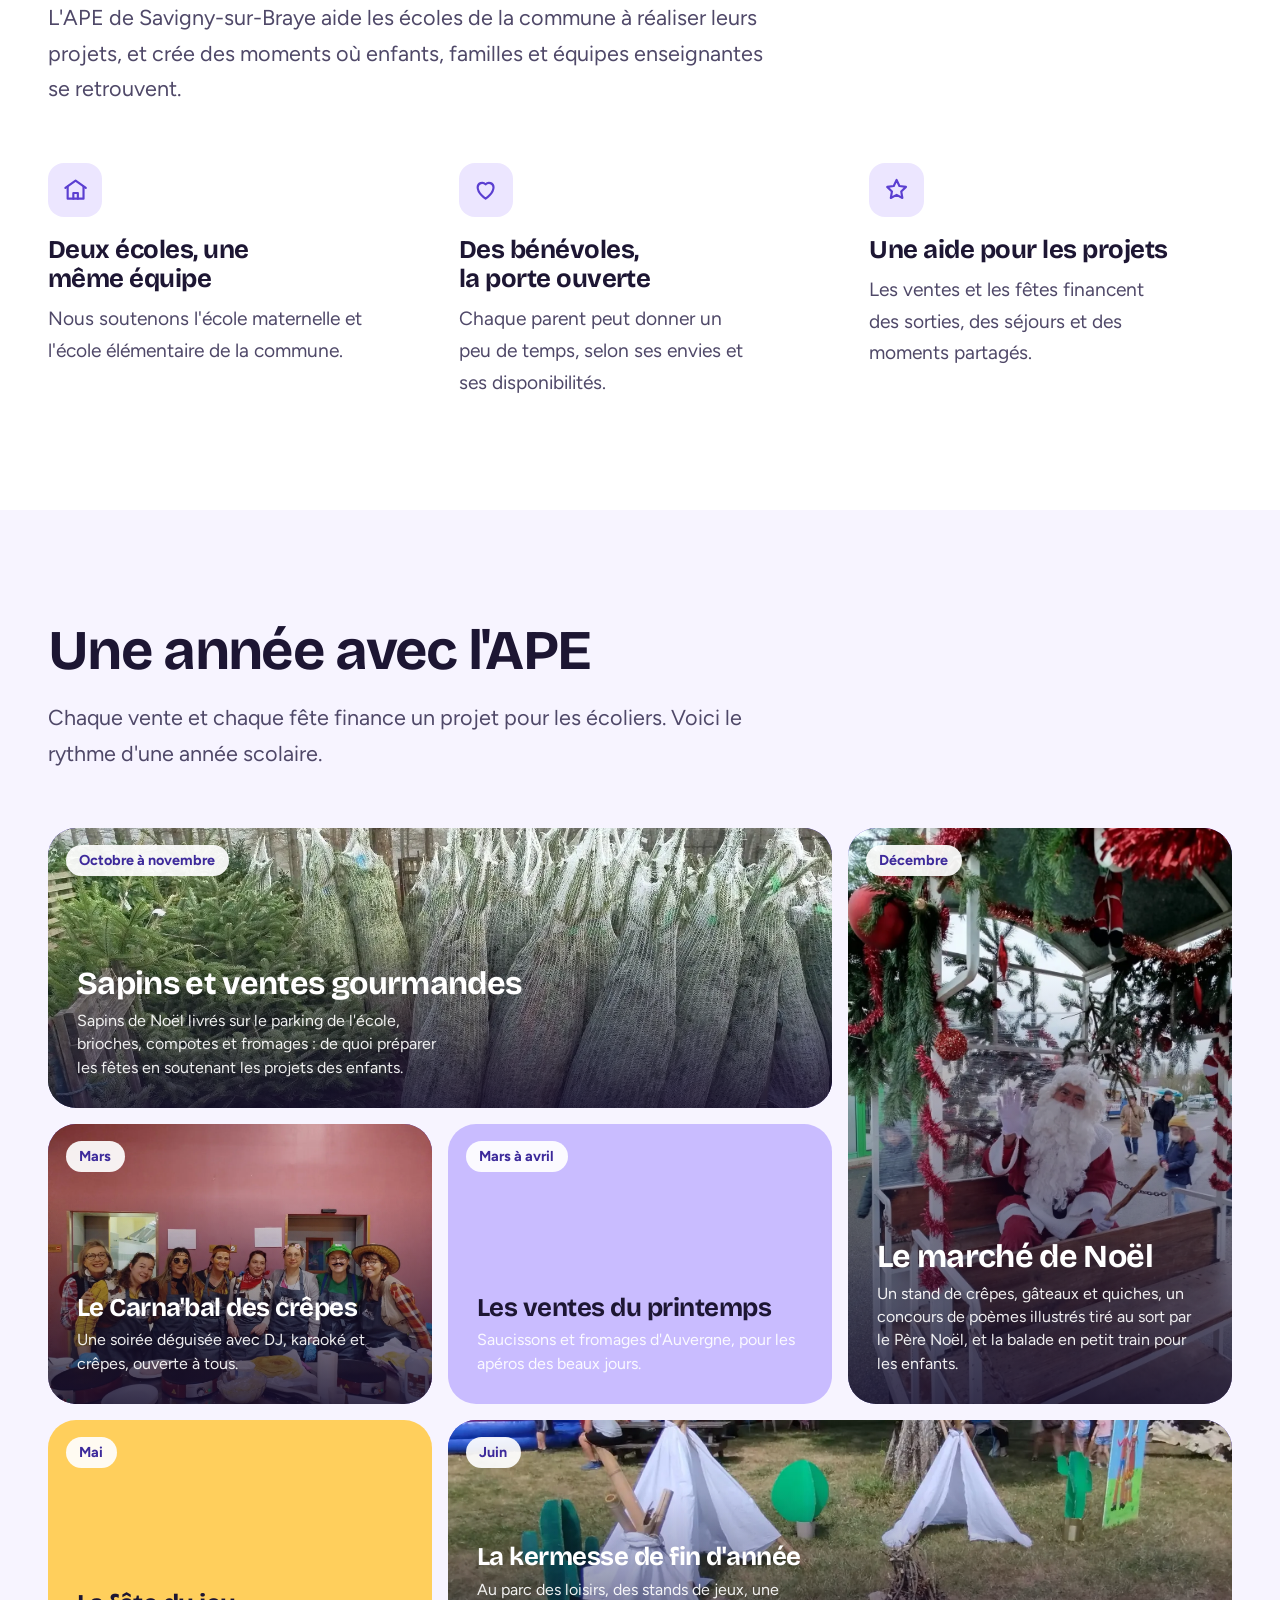
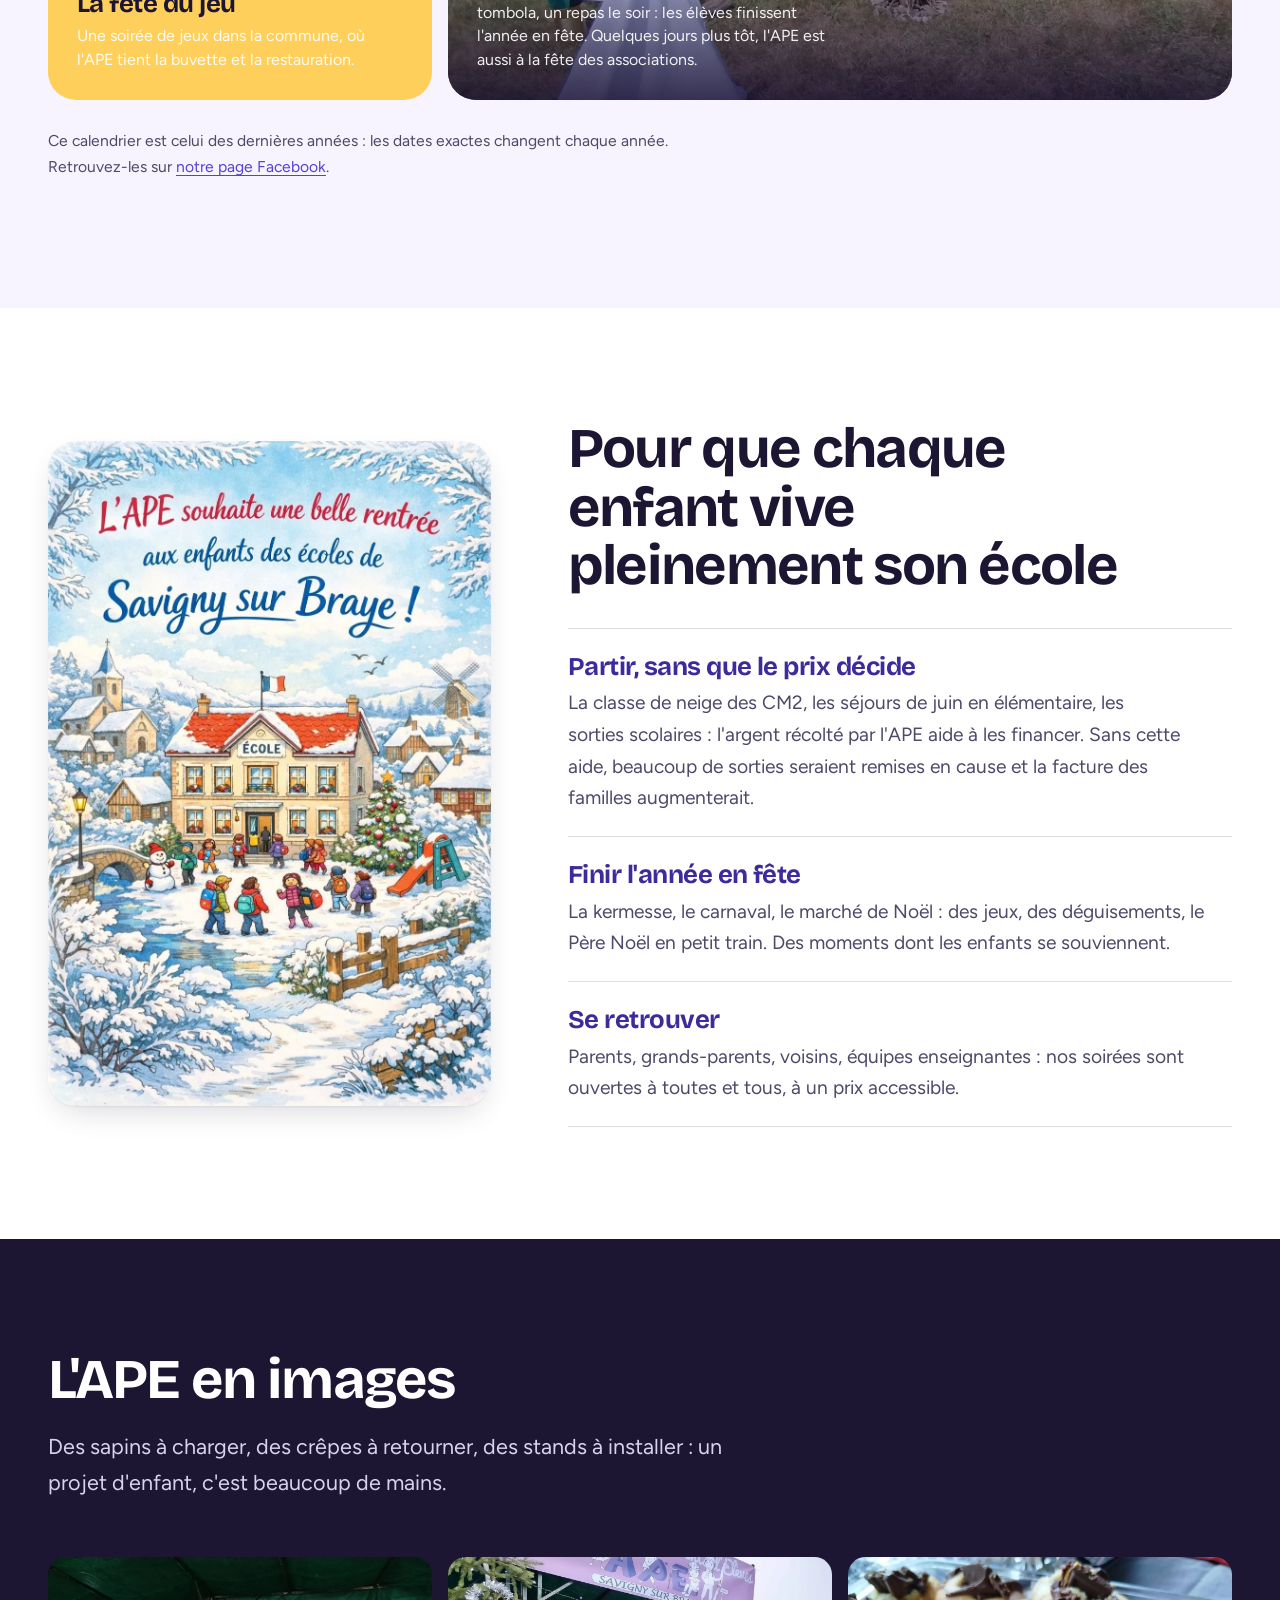
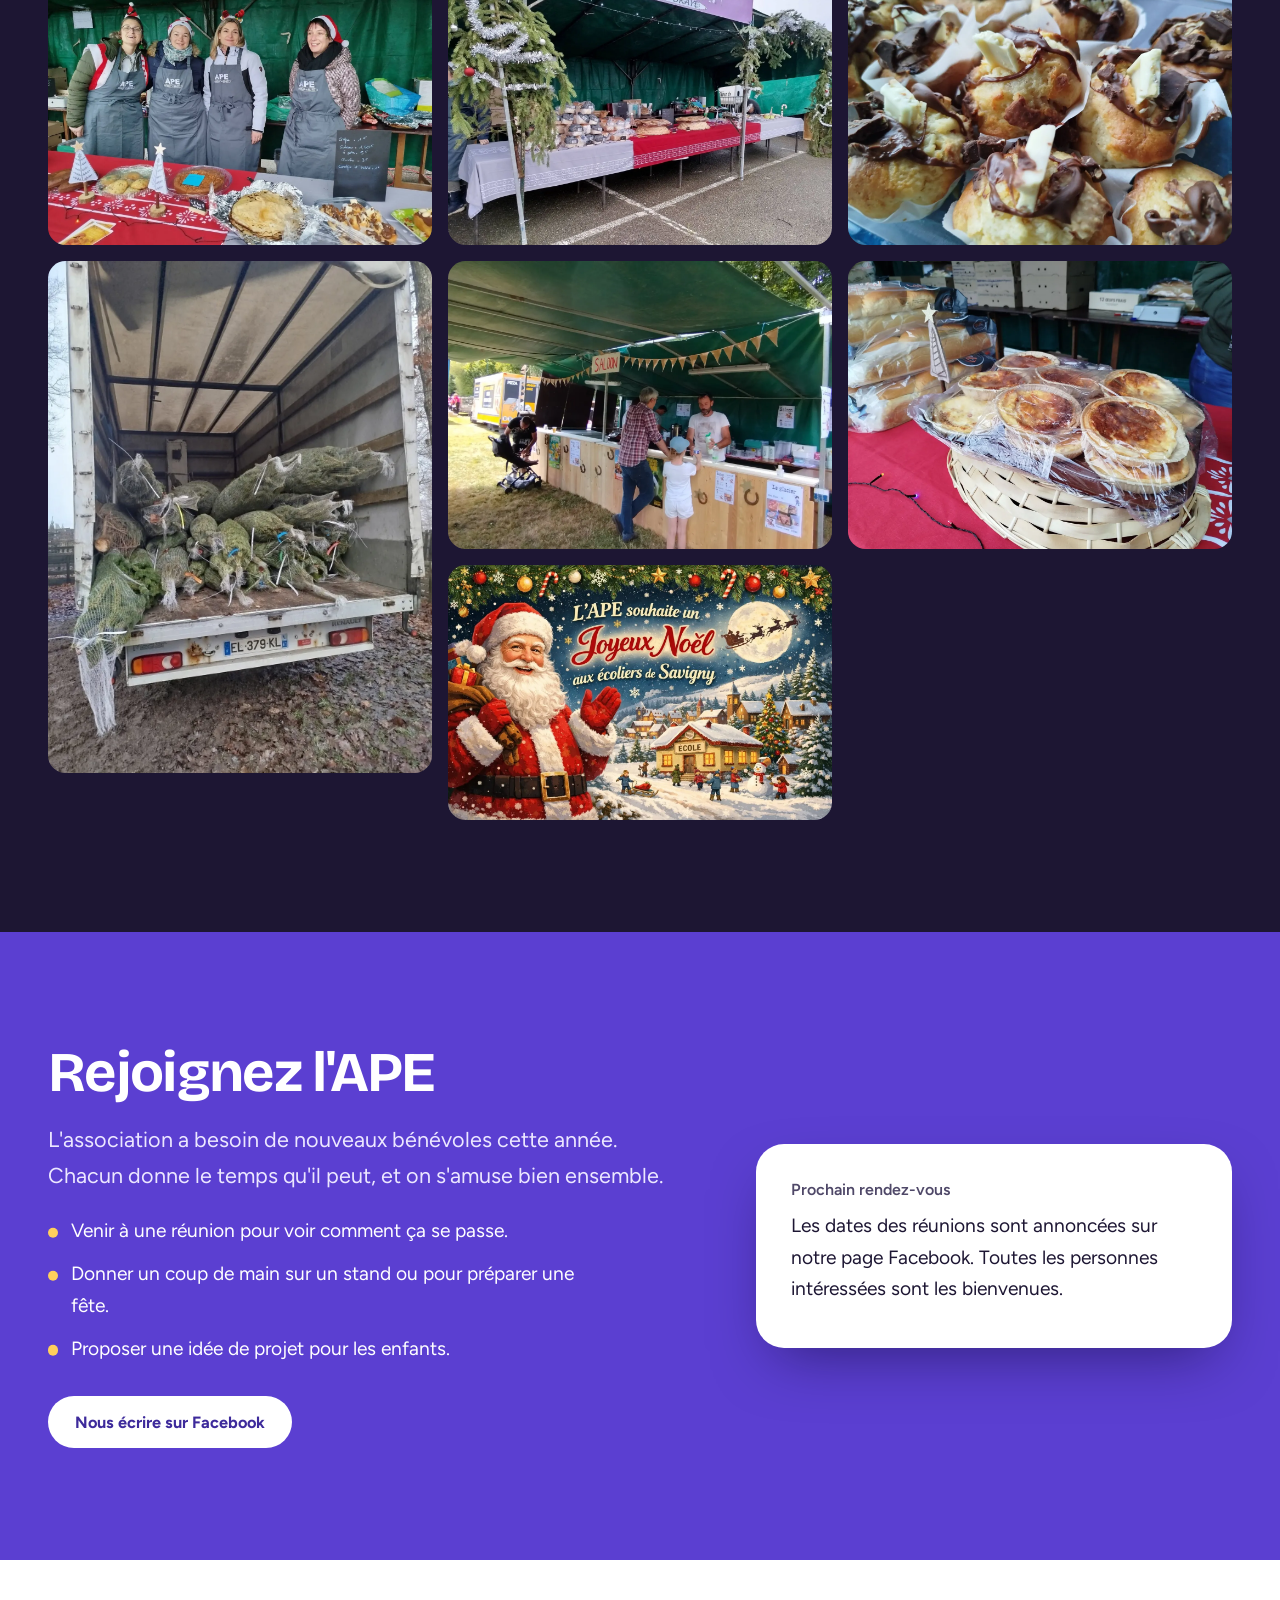
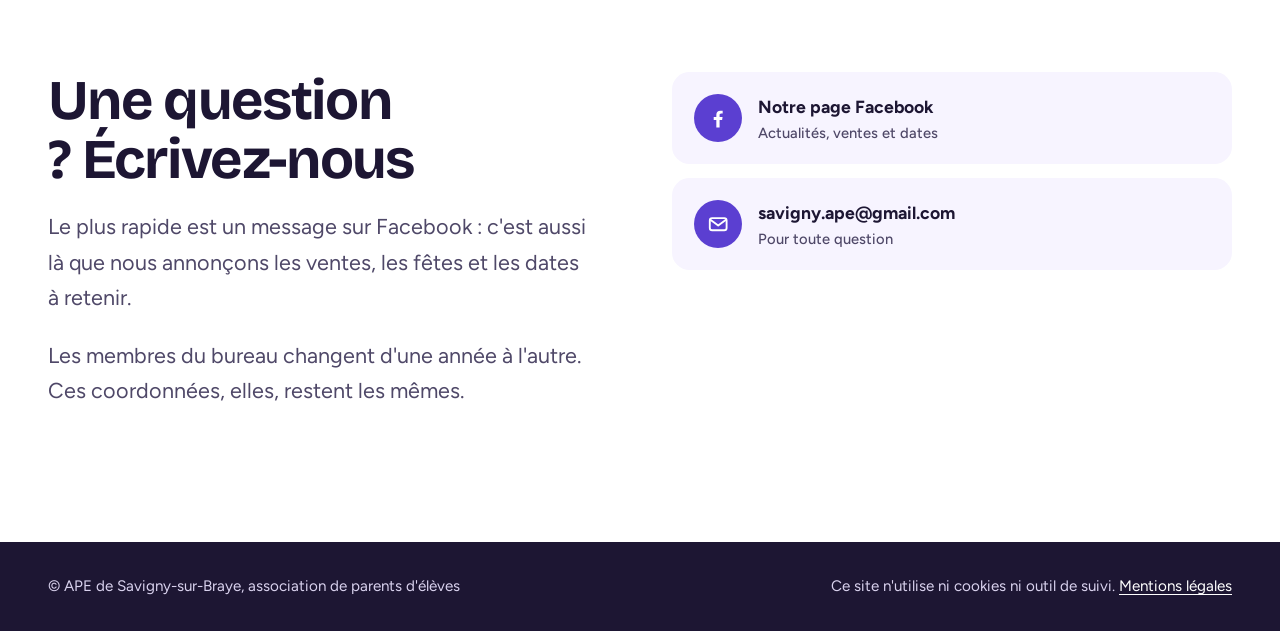
==== commit b033aa41: "Section « Prochains rendez-vous » pilotée par data/agenda.js Co-Authored-By: Claude Sonnet 5.5 <nore" ====
--- a/index.html
+++ b/index.html
@@ -28,6 +28,7 @@
         <span>Savigny-sur-Braye</span>
       </a>
       <nav class="nav" aria-label="Navigation principale">
+        <a href="#agenda">Agenda</a>
         <a href="#projets">Nos projets</a>
         <a href="#enfants">Pour les enfants</a>
         <a href="#contact">Contact</a>
@@ -63,6 +64,19 @@
           </figure>
           <div class="next-card" id="hero-next" hidden></div>
         </div>
+      </div>
+    </section>
+
+    <!-- Prochains rendez-vous : à modifier dans data/agenda.js -->
+    <section class="agenda" id="agenda" aria-labelledby="agenda-title">
+      <div class="wrap">
+        <div class="section-head">
+          <h2 id="agenda-title">Prochains rendez-vous</h2>
+          <p>Les dates à noter pour venir nous voir, donner un coup de main ou participer aux fêtes.</p>
+        </div>
+        <ol class="events" id="agenda-list">
+          <li class="event-empty">Les prochaines dates sont annoncées sur <a href="https://www.facebook.com/apesavigny/" rel="noopener">notre page Facebook</a>.</li>
+        </ol>
       </div>
     </section>
 
@@ -202,9 +216,9 @@
         </div>
 
         <aside class="meeting" aria-labelledby="meeting-title">
-          <h3 id="meeting-title">Prochaine réunion</h3>
+          <h3 id="meeting-title">Prochain rendez-vous</h3>
           <div id="prochaine-reunion">
-            <p>Les dates de réunion sont annoncées sur notre page Facebook. Toutes les personnes intéressées sont les bienvenues.</p>
+            <p>Les dates des réunions sont annoncées sur notre page Facebook. Toutes les personnes intéressées sont les bienvenues.</p>
           </div>
         </aside>
       </div>
--- a/assets/css/style.css
+++ b/assets/css/style.css
@@ -147,6 +147,19 @@
 section { padding-block: clamp(3.5rem, 9vw, 7rem); }
 .section-head { max-width: 46rem; margin-bottom: clamp(2rem, 5vw, 3.5rem); }
 .section-head p { font-size: clamp(1.15rem, 1.05rem + 0.5vw, 1.35rem); color: var(--muted); margin-top: 1.2rem; }
+
+/* Agenda */
+.agenda { background: var(--lilac-50); }
+.events { list-style: none; margin: 0; padding: 0; display: grid; gap: 1rem; max-width: 52rem; }
+.event { display: grid; grid-template-columns: auto 1fr; gap: clamp(1rem, 3vw, 1.8rem); align-items: start; background: #fff; border-radius: var(--r-lg); padding: clamp(1.1rem, 3vw, 1.8rem); box-shadow: var(--shadow); }
+.event-date { display: grid; place-items: center; align-content: center; width: 4.6rem; height: 4.6rem; border-radius: 1.1rem; background: var(--violet); color: #fff; line-height: 1; text-align: center; }
+.event-date b { font: 800 1.9rem/1 var(--display); letter-spacing: -0.03em; }
+.event-date span { font-size: 0.95rem; font-weight: 600; margin-top: 0.15rem; }
+.event-body h3 { margin-bottom: 0.3rem; }
+.event-when { font-weight: 700; color: var(--violet-deep); margin-bottom: 0.5rem; }
+.event-body p { margin-bottom: 0.5rem; max-width: 56ch; }
+.event-body p:last-child { margin-bottom: 0; }
+.event-empty { background: #fff; border-radius: var(--r-lg); padding: 1.4rem 1.6rem; color: var(--muted); }
 
 /* Qui sommes-nous */
 .pillars { display: grid; gap: clamp(1.8rem, 4vw, 3rem); }
@@ -222,7 +235,7 @@
 .join li::before { content: ""; flex: none; width: 0.65rem; height: 0.65rem; border-radius: 50%; background: var(--sun); transform: translateY(0.05rem); }
 .meeting { background: #fff; color: var(--ink); border-radius: var(--r-lg); padding: clamp(1.5rem, 3vw, 2.2rem); box-shadow: 0 24px 60px -20px rgb(15 8 50 / 0.55); }
 .meeting h3 { color: var(--muted); font: 600 1rem/1.2 var(--body); letter-spacing: 0; margin-bottom: 0.7rem; }
-.meeting .date { display: block; font: 800 clamp(1.9rem, 1.4rem + 2vw, 2.6rem)/1.05 var(--display); letter-spacing: -0.03em; color: var(--violet-deep); margin-bottom: 0.6rem; text-transform: capitalize; }
+.meeting .date { display: block; font: 800 clamp(1.9rem, 1.4rem + 2vw, 2.6rem)/1.05 var(--display); letter-spacing: -0.03em; color: var(--violet-deep); margin-bottom: 0.6rem; }
 .meeting p { margin-bottom: 0.5rem; max-width: none; }
 
 /* Contact */
@@ -262,3 +275,4 @@
   .collage figure { animation: none; }
   .tile > img, .mosaic img, .btn { transition: none; }
 }
+
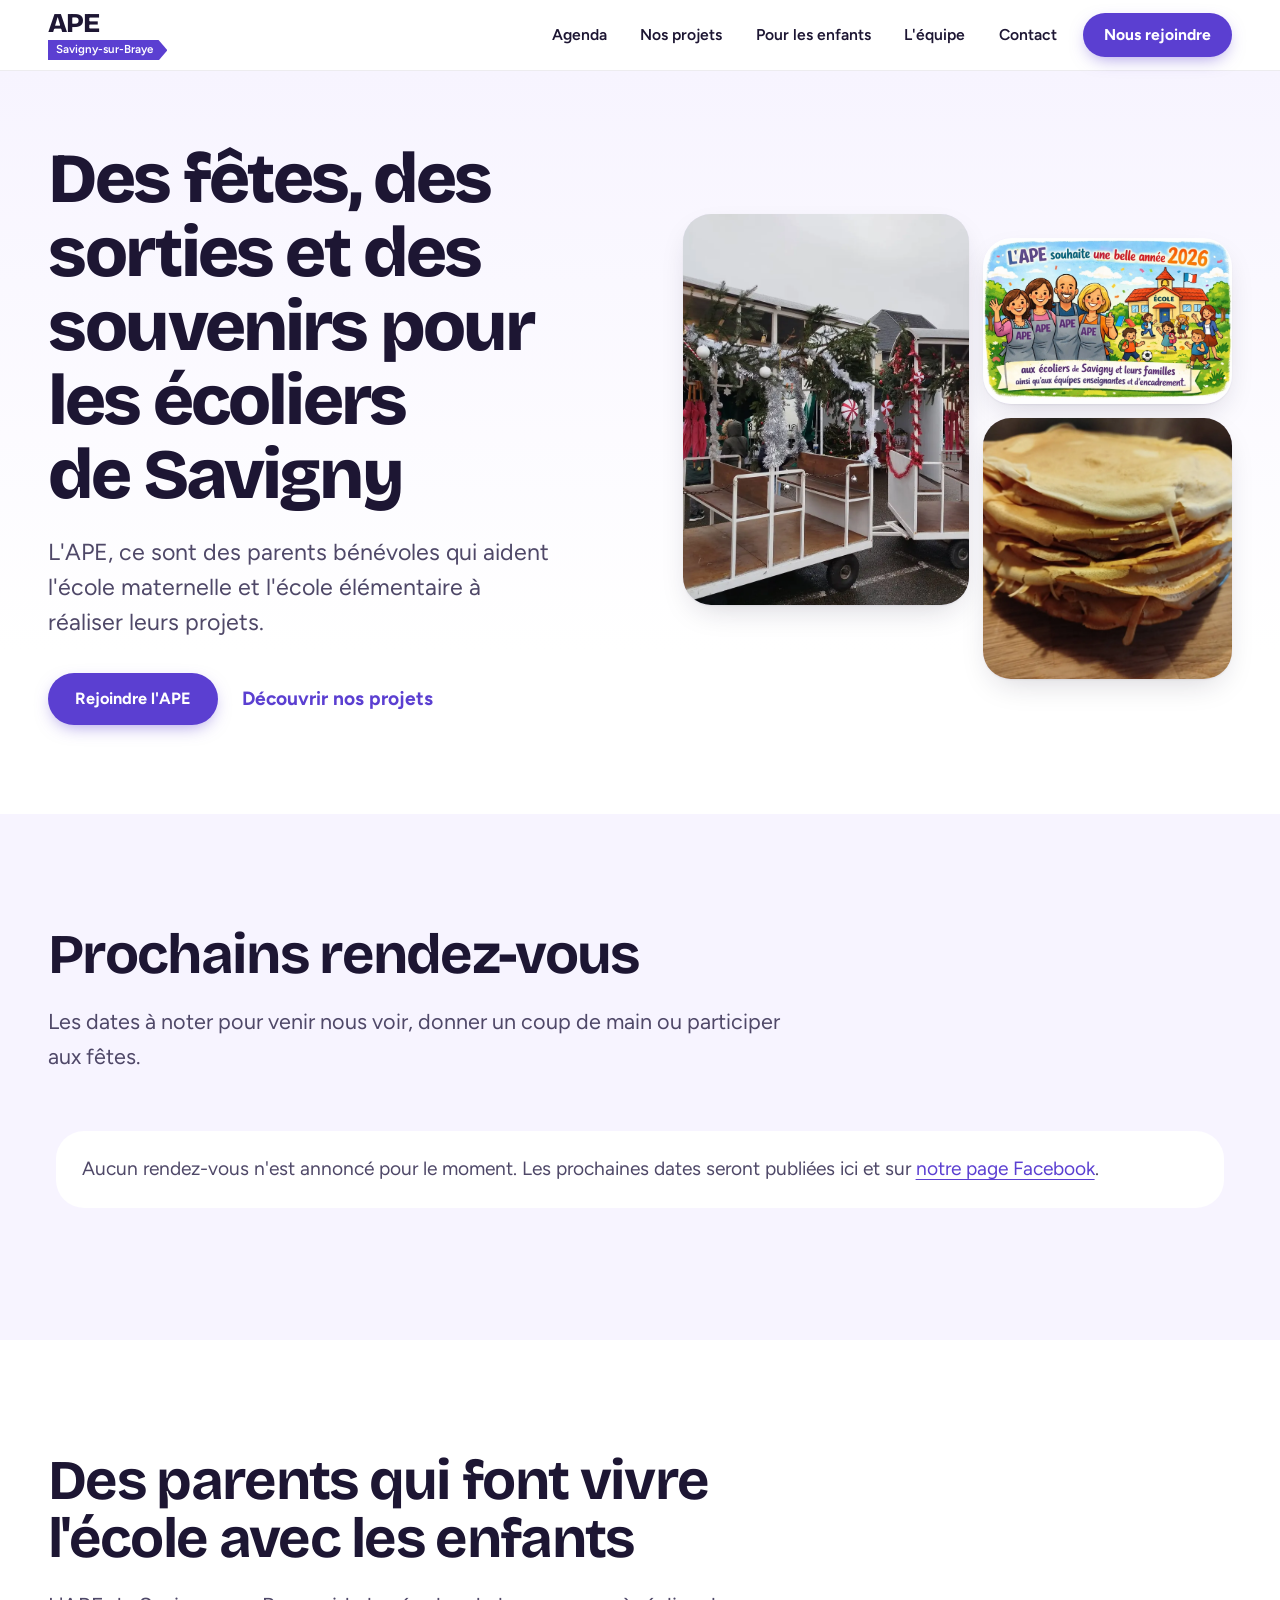
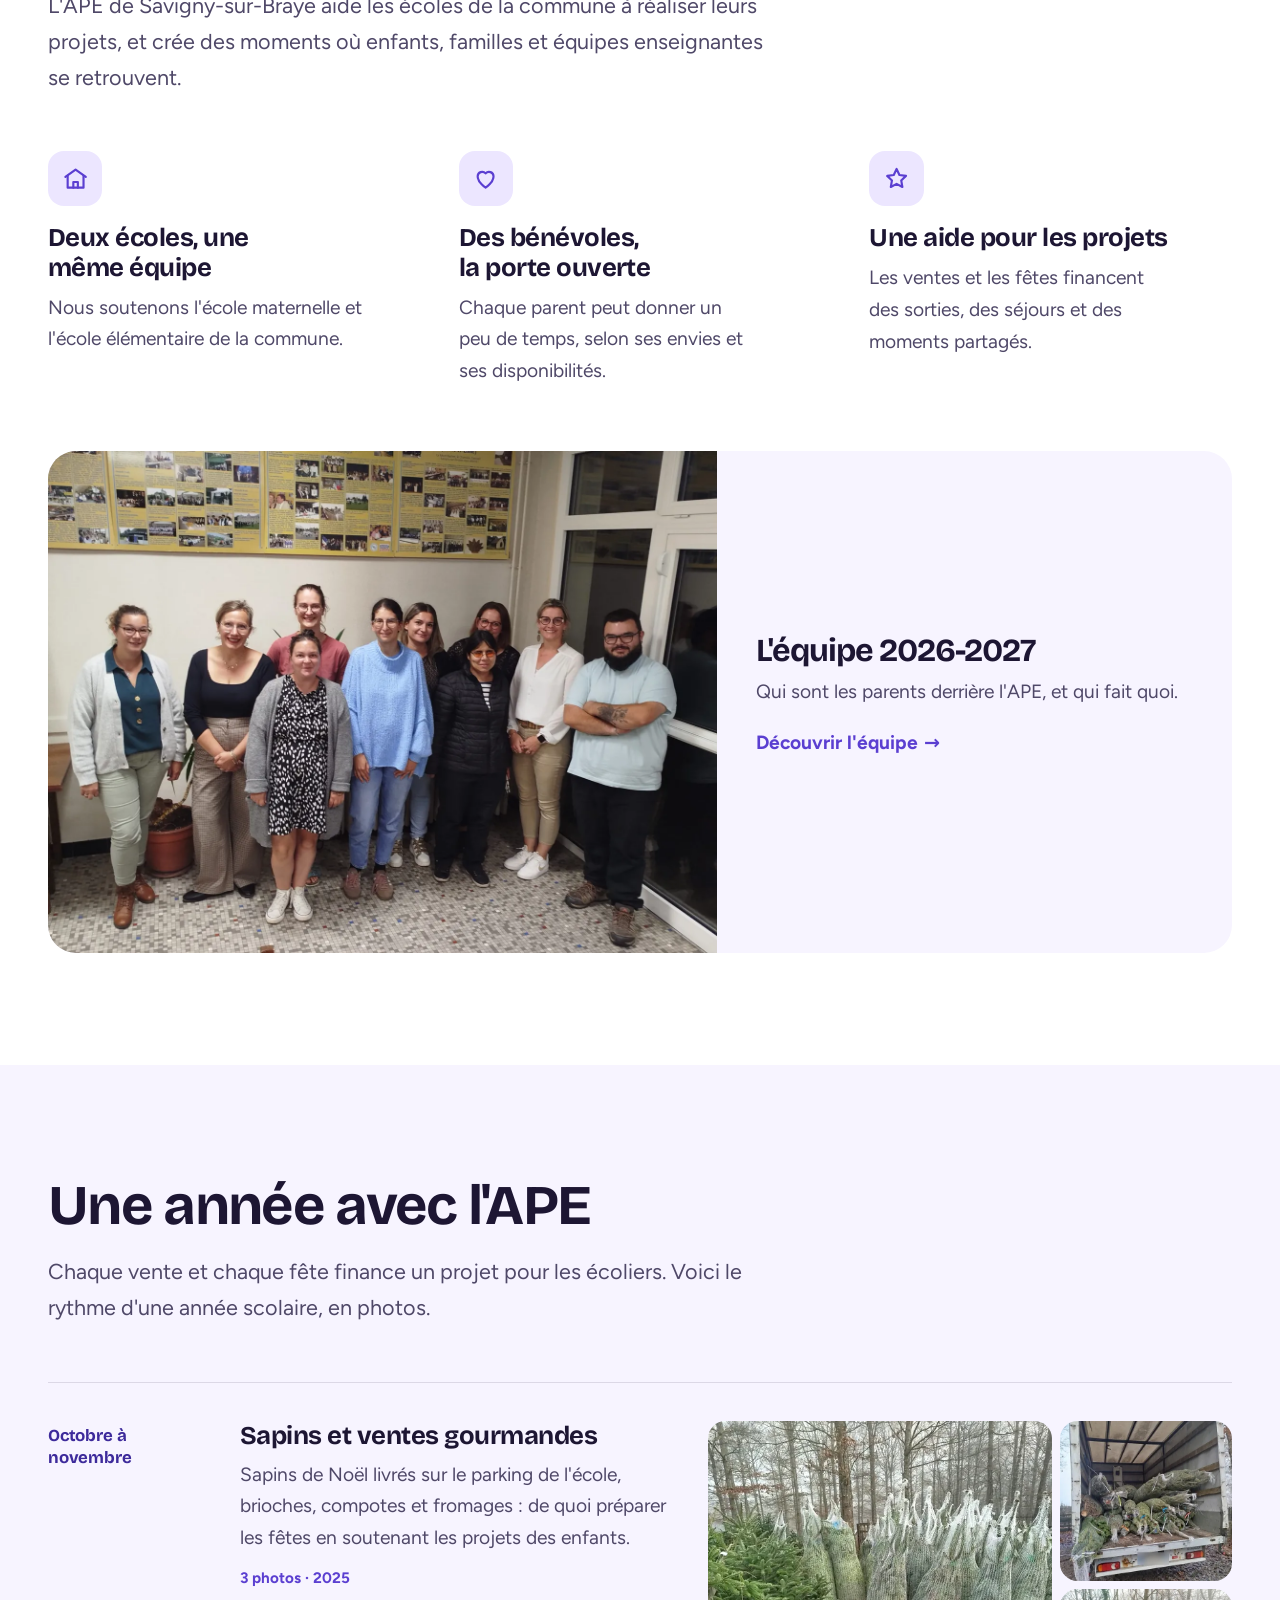
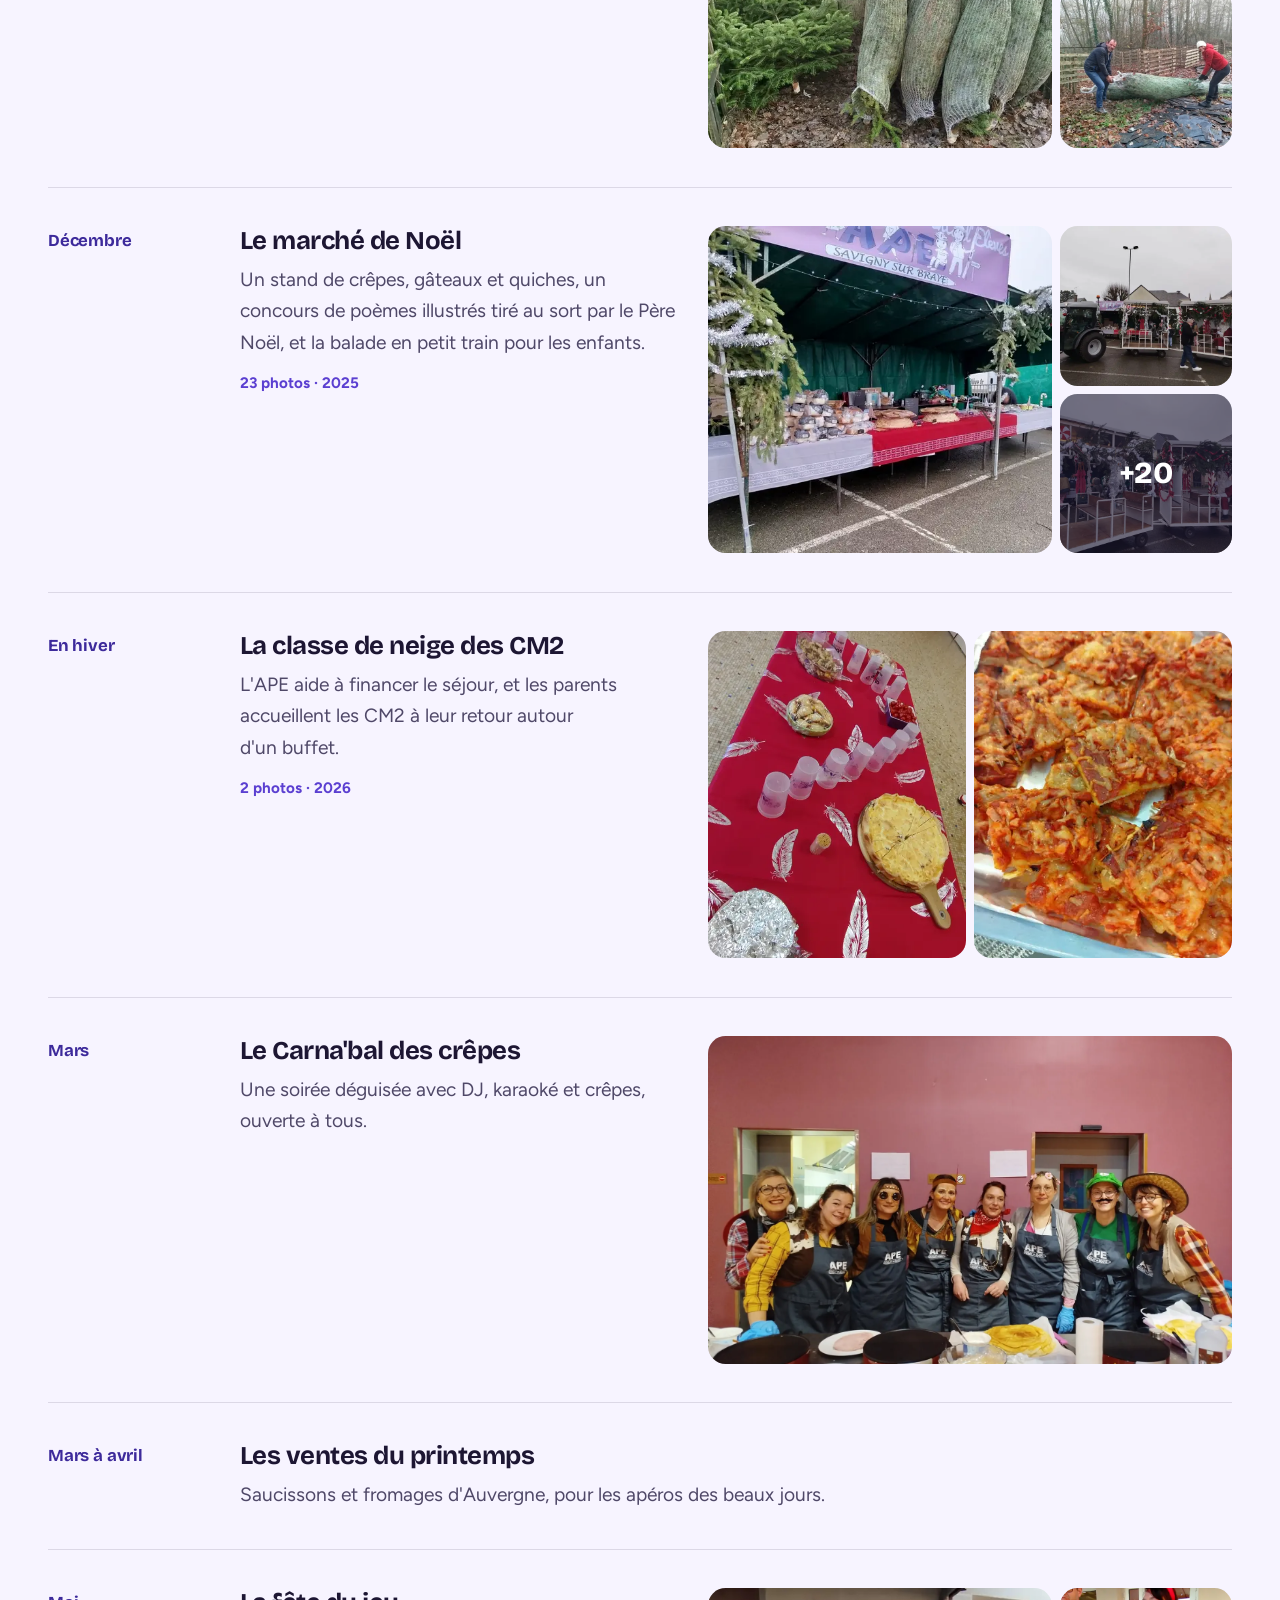
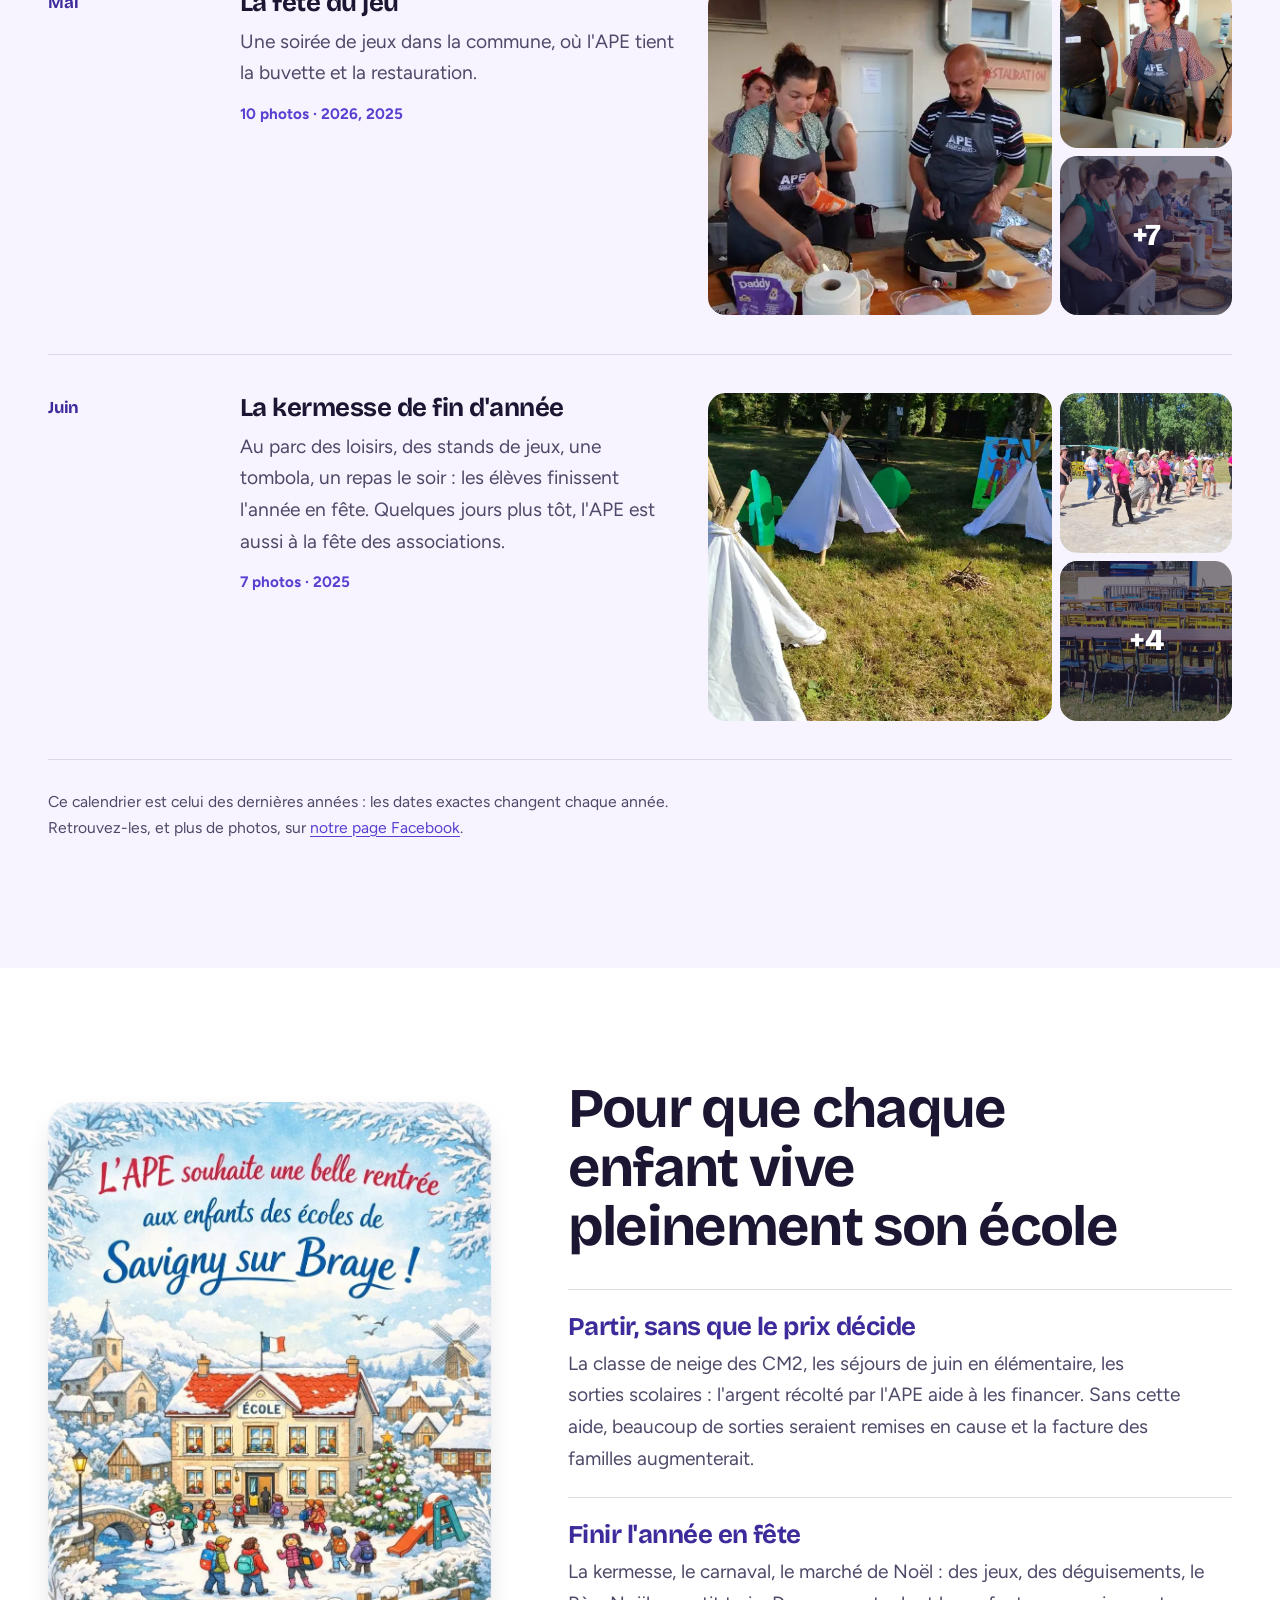
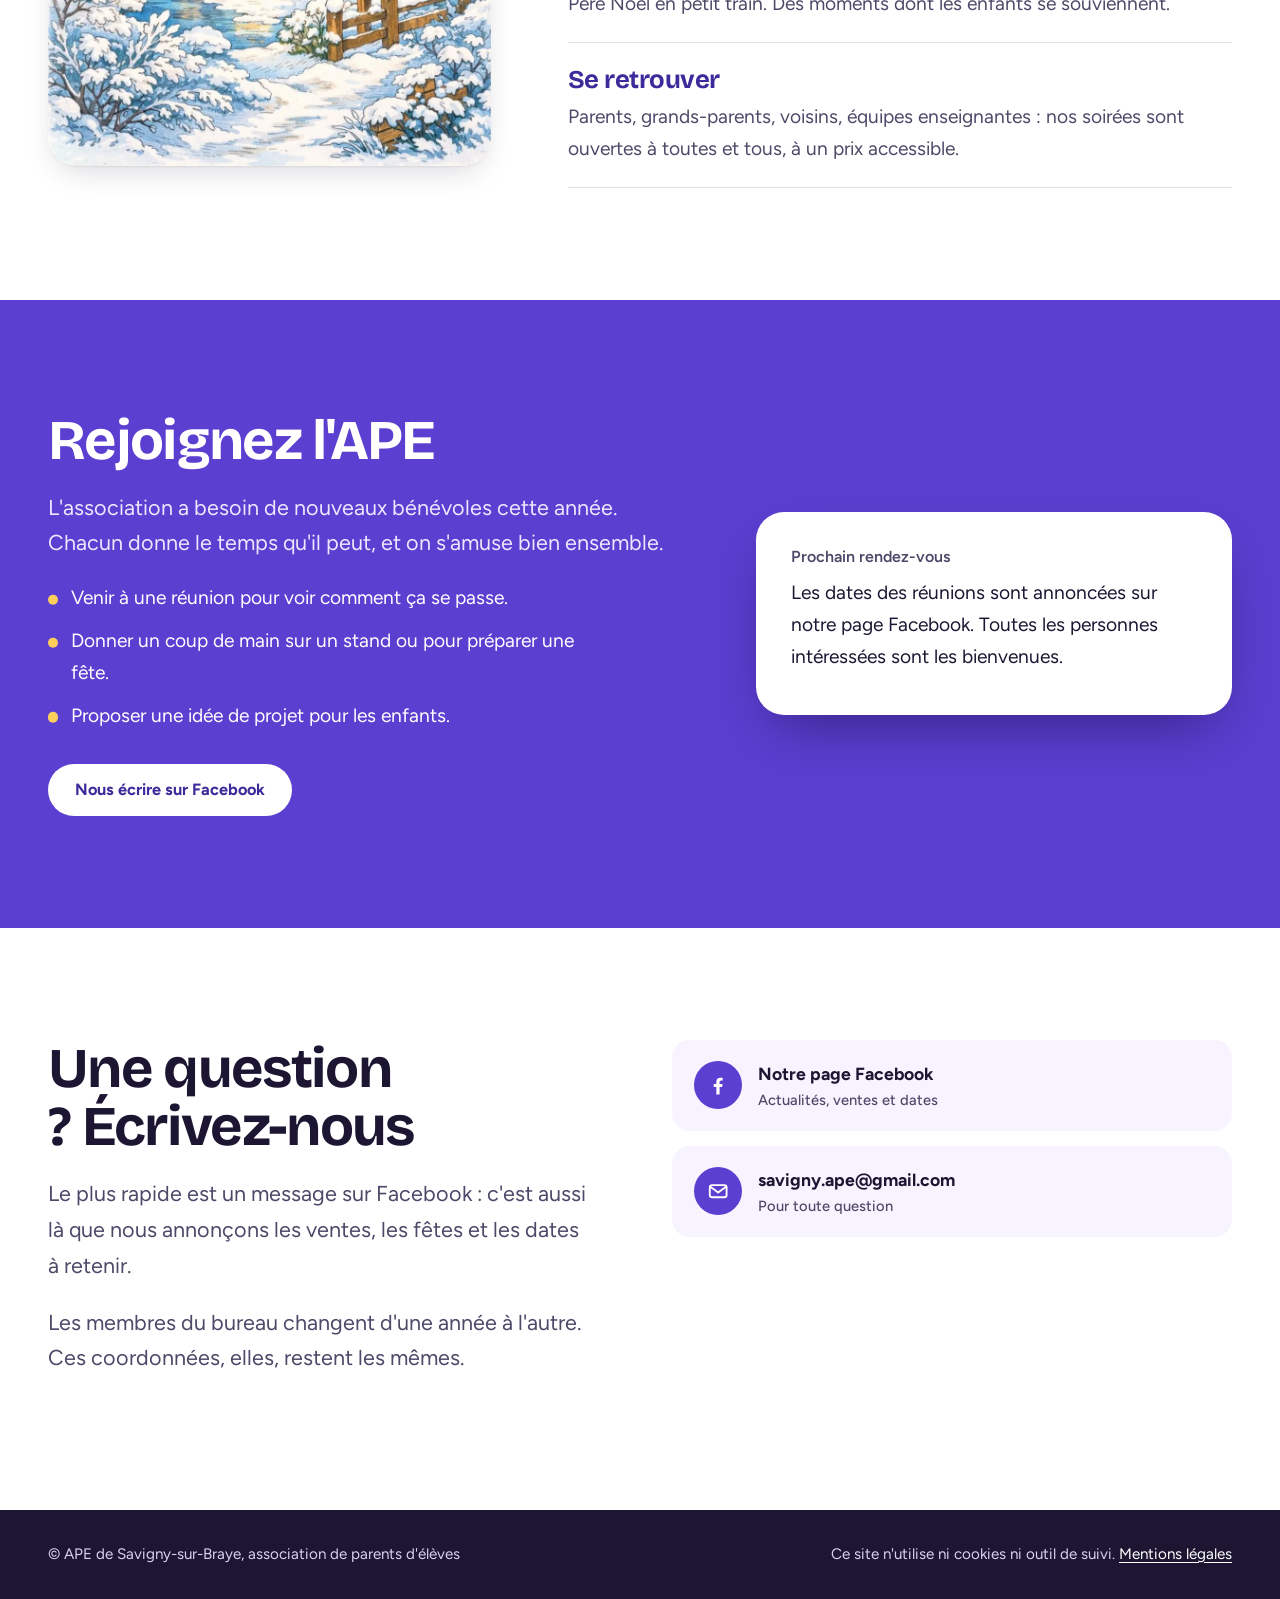
==== commit a91ba216: "Photos des événements dans « Une année avec l'APE » ; page équipe - Albums pilotés par data/albums.j" ====
--- a/index.html
+++ b/index.html
@@ -31,6 +31,7 @@
         <a href="#agenda">Agenda</a>
         <a href="#projets">Nos projets</a>
         <a href="#enfants">Pour les enfants</a>
+        <a href="equipe.html">L'équipe</a>
         <a href="#contact">Contact</a>
         <a class="btn" href="#rejoindre">Nous rejoindre</a>
       </nav>
@@ -104,55 +105,87 @@
             <p>Les ventes et les fêtes financent des sorties, des séjours et des moments partagés.</p>
           </div>
         </div>
-      </div>
-    </section>
-
-    <!-- Nos projets -->
-    <section class="projects" id="projets">
+        <a class="team-teaser" href="equipe.html">
+          <img id="teaser-img" src="assets/img/equipe/groupe-2026-2027.webp" width="1400" height="1050" loading="lazy" alt="Les bénévoles de l'APE pour l'année 2026-2027, réunis pour une photo de groupe.">
+          <span class="team-teaser-text">
+            <strong id="teaser-year">L'équipe 2026-2027</strong>
+            <span>Qui sont les parents derrière l'APE, et qui fait quoi.</span>
+            <span class="link-arrow">Découvrir l'équipe <span aria-hidden="true">→</span></span>
+          </span>
+        </a>
+      </div>
+    </section>
+
+    <!-- Nos projets : l'année de l'APE, avec les photos de chaque événement (albums dans data/albums.js) -->
+    <section class="projects" id="projets" aria-labelledby="projets-title">
       <div class="wrap">
         <div class="section-head">
-          <h2>Une année avec l'APE</h2>
-          <p>Chaque vente et chaque fête finance un projet pour les écoliers. Voici le rythme d'une année scolaire.</p>
-        </div>
-
-        <div class="bento">
-          <article class="tile t1">
-            <img src="assets/img/sapins-pile.webp" width="1400" height="1050" alt="Des sapins de Noël emballés, prêts à être récupérés par les familles." loading="lazy">
-            <span class="when">Octobre à novembre</span>
-            <h3>Sapins et ventes gourmandes</h3>
-            <p>Sapins de Noël livrés sur le parking de l'école, brioches, compotes et fromages : de quoi préparer les fêtes en soutenant les projets des enfants.</p>
-          </article>
-          <article class="tile t2">
-            <img src="assets/img/pere-noel-train.webp" width="1050" height="1400" alt="Le Père Noël assis dans le petit train du marché de Noël." loading="lazy">
-            <span class="when">Décembre</span>
-            <h3>Le marché de Noël</h3>
-            <p>Un stand de crêpes, gâteaux et quiches, un concours de poèmes illustrés tiré au sort par le Père Noël, et la balade en petit train pour les enfants.</p>
-          </article>
-          <article class="tile t3">
-            <img src="assets/img/carnabal-equipe.webp" width="1400" height="1050" alt="Des bénévoles de l'APE déguisés en cow-boys et en indiens, derrière les plaques à crêpes du Carna'bal." loading="lazy">
-            <span class="when">Mars</span>
-            <h3>Le Carna'bal des crêpes</h3>
-            <p>Une soirée déguisée avec DJ, karaoké et crêpes, ouverte à tous.</p>
-          </article>
-          <article class="tile tile--plain tile--lilac t4">
-            <span class="when">Mars à avril</span>
-            <h3>Les ventes du printemps</h3>
-            <p>Saucissons et fromages d'Auvergne, pour les apéros des beaux jours.</p>
-          </article>
-          <article class="tile tile--plain t5">
-            <span class="when">Mai</span>
-            <h3>La fête du jeu</h3>
-            <p>Une soirée de jeux dans la commune, où l'APE tient la buvette et la restauration.</p>
-          </article>
-          <article class="tile t6">
-            <img src="assets/img/kermesse-tipis.webp" width="1400" height="1050" alt="La kermesse au parc des loisirs, sur le thème du far west : des tipis blancs sur l'herbe, un château gonflable derrière les arbres." loading="lazy" style="object-position:50% 60%">
-            <span class="when">Juin</span>
-            <h3>La kermesse de fin d'année</h3>
-            <p>Au parc des loisirs, des stands de jeux, une tombola, un repas le soir : les élèves finissent l'année en fête. Quelques jours plus tôt, l'APE est aussi à la fête des associations.</p>
-          </article>
-        </div>
-
-        <p class="year-note">Ce calendrier est celui des dernières années : les dates exactes changent chaque année. Retrouvez-les sur <a href="https://www.facebook.com/apesavigny/" rel="noopener">notre page Facebook</a>.</p>
+          <h2 id="projets-title">Une année avec l'APE</h2>
+          <p>Chaque vente et chaque fête finance un projet pour les écoliers. Voici le rythme d'une année scolaire, en photos.</p>
+        </div>
+
+        <ol class="year">
+          <li class="moment" data-album="vente-sapins">
+            <p class="moment-when">Octobre à novembre</p>
+            <div class="moment-text">
+              <h3>Sapins et ventes gourmandes</h3>
+              <p>Sapins de Noël livrés sur le parking de l'école, brioches, compotes et fromages : de quoi préparer les fêtes en soutenant les projets des enfants.</p>
+            </div>
+            <div class="moment-photos"></div>
+          </li>
+          <li class="moment" data-album="marche-noel">
+            <p class="moment-when">Décembre</p>
+            <div class="moment-text">
+              <h3>Le marché de Noël</h3>
+              <p>Un stand de crêpes, gâteaux et quiches, un concours de poèmes illustrés tiré au sort par le Père Noël, et la balade en petit train pour les enfants.</p>
+            </div>
+            <div class="moment-photos"></div>
+          </li>
+          <li class="moment" data-album="classe-neige">
+            <p class="moment-when">En hiver</p>
+            <div class="moment-text">
+              <h3>La classe de neige des CM2</h3>
+              <p>L'APE aide à financer le séjour, et les parents accueillent les CM2 à leur retour autour d'un buffet.</p>
+            </div>
+            <div class="moment-photos"></div>
+          </li>
+          <li class="moment" data-album="carnabal">
+            <p class="moment-when">Mars</p>
+            <div class="moment-text">
+              <h3>Le Carna'bal des crêpes</h3>
+              <p>Une soirée déguisée avec DJ, karaoké et crêpes, ouverte à tous.</p>
+            </div>
+            <div class="moment-photos">
+              <img src="assets/img/carnabal-equipe.webp" width="1400" height="1050" alt="Des bénévoles de l'APE déguisés en cow-boys et en indiens, derrière les plaques à crêpes du Carna'bal." loading="lazy">
+            </div>
+          </li>
+          <li class="moment" data-album="ventes-printemps">
+            <p class="moment-when">Mars à avril</p>
+            <div class="moment-text">
+              <h3>Les ventes du printemps</h3>
+              <p>Saucissons et fromages d'Auvergne, pour les apéros des beaux jours.</p>
+            </div>
+            <div class="moment-photos"></div>
+          </li>
+          <li class="moment" data-album="fete-du-jeu">
+            <p class="moment-when">Mai</p>
+            <div class="moment-text">
+              <h3>La fête du jeu</h3>
+              <p>Une soirée de jeux dans la commune, où l'APE tient la buvette et la restauration.</p>
+            </div>
+            <div class="moment-photos"></div>
+          </li>
+          <li class="moment" data-album="kermesse">
+            <p class="moment-when">Juin</p>
+            <div class="moment-text">
+              <h3>La kermesse de fin d'année</h3>
+              <p>Au parc des loisirs, des stands de jeux, une tombola, un repas le soir : les élèves finissent l'année en fête. Quelques jours plus tôt, l'APE est aussi à la fête des associations.</p>
+            </div>
+            <div class="moment-photos"></div>
+          </li>
+        </ol>
+
+        <p class="year-note">Ce calendrier est celui des dernières années : les dates exactes changent chaque année. Retrouvez-les, et plus de photos, sur <a href="https://www.facebook.com/apesavigny/" rel="noopener">notre page Facebook</a>.</p>
       </div>
     </section>
 
@@ -182,24 +215,23 @@
       </div>
     </section>
 
-    <!-- En images -->
-    <section class="gallery" aria-labelledby="gallery-title">
-      <div class="wrap">
-        <div class="section-head">
-          <h2 id="gallery-title">L'APE en images</h2>
-          <p>Des sapins à charger, des crêpes à retourner, des stands à installer : un projet d'enfant, c'est beaucoup de mains.</p>
-        </div>
-        <div class="mosaic">
-          <figure><img src="assets/img/benevoles-stand.webp" width="1400" height="1050" loading="lazy" alt="Quatre bénévoles de l'APE en tablier et bonnet de Noël derrière le stand du marché."></figure>
-          <figure><img src="assets/img/sapins-camion.webp" width="1050" height="1400" loading="lazy" alt="Un camion chargé de sapins de Noël, livrés pour la vente de l'APE."></figure>
-          <figure><img src="assets/img/stand-marche.webp" width="1400" height="1050" loading="lazy" alt="Le stand de l'APE au marché de Noël, décoré de guirlandes et garni de gourmandises."></figure>
-          <figure><img src="assets/img/kermesse-saloon.webp" width="1400" height="1050" loading="lazy" alt="Le stand « Saloon » de la kermesse, décoré de fanions, avec des bénévoles derrière le comptoir en bois."></figure>
-          <figure><img src="assets/img/illu-noel.webp" width="1400" height="933" loading="lazy" alt="Carte de vœux illustrée : le Père Noël souhaite un joyeux Noël aux écoliers de Savigny."></figure>
-          <figure><img src="assets/img/muffins.webp" width="1400" height="1050" loading="lazy" alt="Des muffins au chocolat faits maison pour les ventes de l'APE."></figure>
-          <figure><img src="assets/img/brioches-quiches.webp" width="1400" height="1050" loading="lazy" alt="Des quiches et des brioches proposées sur le stand."></figure>
-        </div>
-      </div>
-    </section>
+    <!-- Visionneuse des photos (remplie par assets/js/main.js) -->
+    <dialog class="viewer" id="viewer" aria-labelledby="viewer-title">
+      <div class="viewer-head">
+        <div>
+          <h2 id="viewer-title"></h2>
+          <p class="viewer-meta" id="viewer-meta"></p>
+        </div>
+        <button class="viewer-close" type="button" aria-label="Fermer l'album"><svg viewBox="0 0 24 24" aria-hidden="true"><path d="M6 6l12 12M18 6 6 18"/></svg></button>
+      </div>
+      <figure class="viewer-stage">
+        <img id="viewer-img" alt="">
+        <figcaption id="viewer-caption"></figcaption>
+        <button class="viewer-nav viewer-prev" type="button" aria-label="Photo précédente"><svg viewBox="0 0 24 24" aria-hidden="true"><path d="M15 5l-7 7 7 7"/></svg></button>
+        <button class="viewer-nav viewer-next" type="button" aria-label="Photo suivante"><svg viewBox="0 0 24 24" aria-hidden="true"><path d="M9 5l7 7-7 7"/></svg></button>
+      </figure>
+      <ol class="viewer-strip" id="viewer-strip" aria-label="Toutes les photos de l'album"></ol>
+    </dialog>
 
     <!-- Rejoindre -->
     <section class="join" id="rejoindre">
@@ -254,6 +286,8 @@
   </footer>
 
   <script src="data/agenda.js"></script>
+  <script src="data/albums.js"></script>
+  <script src="data/equipe.js"></script>
   <script src="assets/js/main.js"></script>
 </body>
 </html>
--- a/assets/css/style.css
+++ b/assets/css/style.css
@@ -150,16 +150,20 @@
 
 /* Agenda */
 .agenda { background: var(--lilac-50); }
-.events { list-style: none; margin: 0; padding: 0; display: grid; gap: 1rem; max-width: 52rem; }
-.event { display: grid; grid-template-columns: auto 1fr; gap: clamp(1rem, 3vw, 1.8rem); align-items: start; background: #fff; border-radius: var(--r-lg); padding: clamp(1.1rem, 3vw, 1.8rem); box-shadow: var(--shadow); }
-.event-date { display: grid; place-items: center; align-content: center; width: 4.6rem; height: 4.6rem; border-radius: 1.1rem; background: var(--violet); color: #fff; line-height: 1; text-align: center; }
-.event-date b { font: 800 1.9rem/1 var(--display); letter-spacing: -0.03em; }
-.event-date span { font-size: 0.95rem; font-weight: 600; margin-top: 0.15rem; }
-.event-body h3 { margin-bottom: 0.3rem; }
-.event-when { font-weight: 700; color: var(--violet-deep); margin-bottom: 0.5rem; }
-.event-body p { margin-bottom: 0.5rem; max-width: 56ch; }
-.event-body p:last-child { margin-bottom: 0; }
-.event-empty { background: #fff; border-radius: var(--r-lg); padding: 1.4rem 1.6rem; color: var(--muted); }
+.events { list-style: none; margin: 0; padding: 0 0.5rem 1.25rem; display: flex; overflow-x: auto; scroll-snap-type: x proximity; -webkit-overflow-scrolling: touch; }
+.event { position: relative; flex: 0 0 clamp(17rem, 28vw, 22rem); padding: 2.4rem 0.5rem 0 0; scroll-snap-align: start; }
+.event::before { content: ""; position: absolute; top: 0.55rem; left: 0; right: 0; height: 3px; background: var(--lilac-300); }
+.event::after { content: ""; position: absolute; top: 0; left: 0; width: 1.2rem; height: 1.2rem; border-radius: 50%; background: var(--violet); box-shadow: 0 0 0 5px var(--lilac-50); }
+.event:last-child::before { right: auto; width: 60%; background: linear-gradient(90deg, var(--lilac-300), transparent); }
+.event-date { position: absolute; top: -0.15rem; left: 1.7rem; display: flex; gap: 0.35rem; align-items: baseline; color: var(--violet-deep); font: 800 1.15rem/1 var(--display); background: var(--lilac-50); padding: 0.2rem 0.5rem; }
+.event-date span { font-weight: 600; font-size: 0.95rem; }
+.event-card { display: flex; flex-direction: column; gap: 0.5rem; align-items: flex-start; background: #fff; border-radius: var(--r-lg); padding: 1.3rem 1.4rem; box-shadow: var(--shadow); height: 100%; }
+.event-tag { display: inline-block; background: var(--sun); color: var(--ink); font-size: 0.8rem; font-weight: 700; padding: 0.25rem 0.7rem; border-radius: 99px; }
+.event-card h3 { margin: 0; font-size: 1.1rem; }
+.event-when { font-weight: 700; color: var(--violet-deep); font-size: 0.95rem; margin: 0; }
+.event-card p { margin: 0; font-size: 0.95rem; max-width: none; }
+.events-hint { margin: 0.25rem 0 0; font-size: 0.85rem; color: var(--muted); }
+.event-empty { flex: 1; background: #fff; border-radius: var(--r-lg); padding: 1.4rem 1.6rem; color: var(--muted); }
 
 /* Qui sommes-nous */
 .pillars { display: grid; gap: clamp(1.8rem, 4vw, 3rem); }
@@ -171,36 +175,38 @@
 
 /* Nos projets */
 .projects { background: var(--lilac-50); }
-.bento { display: grid; gap: 1rem; grid-template-columns: 1fr; }
-@media (min-width: 52rem) {
-  .bento { grid-template-columns: repeat(3, 1fr); grid-auto-rows: 17.5rem; }
-  .bento .t1 { grid-column: span 2; }
-  .bento .t2 { grid-row: span 2; }
-  .bento .t6 { grid-column: span 2; }
-}
-.tile {
-  position: relative; isolation: isolate; overflow: hidden;
-  border-radius: var(--r-lg); min-height: 17rem; color: #fff;
-  display: flex; flex-direction: column; justify-content: flex-end;
-  padding: clamp(1.2rem, 2.5vw, 1.8rem); background: var(--violet);
-}
-.tile > img { position: absolute; inset: 0; width: 100%; height: 100%; object-fit: cover; z-index: -2; transition: transform 0.6s ease; }
-.tile:hover > img { transform: scale(1.035); }
-.tile::after { content: ""; position: absolute; inset: 0; z-index: -1; background: linear-gradient(180deg, rgb(20 12 45 / 0) 25%, rgb(20 12 45 / 0.82) 100%); }
-.tile--plain { background: var(--sun); color: var(--ink); }
-.tile--plain::after { display: none; }
-.tile--lilac { background: var(--lilac-300); }
-.tile--lilac p { color: #2c2150; }
-.tile--plain .when { background: rgb(29 22 51 / 0.12); color: var(--ink); }
-.tile--plain p { color: #3b2f13; }
-.tile .when {
-  position: absolute; top: 1.1rem; left: 1.1rem;
-  background: rgb(255 255 255 / 0.92); color: var(--violet-deep);
-  font: 700 0.9rem/1 var(--body); padding: 0.5rem 0.85rem; border-radius: 999px;
-}
-.tile h3 { color: inherit; margin-bottom: 0.4rem; }
-.tile p { margin: 0; font-size: 1rem; line-height: 1.45; color: rgb(255 255 255 / 0.92); max-width: 36ch; }
-.tile.t2 h3, .tile.t1 h3 { font-size: clamp(1.5rem, 1.2rem + 1vw, 2rem); }
+.year { list-style: none; margin: 0; padding: 0; }
+.moment {
+  display: grid; gap: 0.6rem 1.5rem; padding-block: clamp(1.6rem, 3.5vw, 2.4rem);
+  border-top: 1px solid rgb(29 22 51 / 0.12);
+}
+.moment:last-child { border-bottom: 1px solid rgb(29 22 51 / 0.12); }
+@media (min-width: 56rem) {
+  .moment { grid-template-columns: 10rem minmax(0, 1fr) minmax(0, 1.2fr); gap: 2rem; align-items: start; }
+  .moment--plain .moment-text { grid-column: 2 / 4; }
+}
+.moment-when { margin: 0; font: 700 1.05rem/1.3 var(--display); letter-spacing: -0.01em; color: var(--violet-deep); padding-top: 0.25rem; }
+.moment-text h3 { margin-bottom: 0.5rem; }
+.moment-text p { margin: 0; color: var(--muted); max-width: 44ch; }
+.moment--plain .moment-text p { max-width: 60ch; }
+.moment .moment-count { margin-top: 0.8rem; font-size: 0.95rem; font-weight: 700; color: var(--violet); }
+
+/* jusqu'à trois photos : une grande, deux petites empilées */
+.moment-photos { display: grid; gap: 0.5rem; grid-template-columns: 2fr 1fr; grid-template-rows: 1fr 1fr; aspect-ratio: 16 / 10; margin-top: 0.6rem; }
+@media (min-width: 56rem) { .moment-photos { margin-top: 0; } }
+.moment-photos--1, .moment-photos:has(> img:only-child) { grid-template-columns: 1fr; grid-template-rows: 1fr; }
+.moment-photos--2 { grid-template-columns: 1fr 1fr; grid-template-rows: 1fr; }
+.moment-photos--3 > :first-child { grid-row: 1 / 3; }
+.moment-photos > img, .moment-photos button { width: 100%; height: 100%; min-height: 0; border-radius: var(--r-md); overflow: hidden; }
+.moment-photos > img { object-fit: cover; }
+.moment-photos button { position: relative; display: block; padding: 0; border: 0; cursor: pointer; background: var(--lilac-100); }
+.moment-photos button img { width: 100%; height: 100%; object-fit: cover; transition: transform 0.6s ease; }
+.moment-photos button:hover img { transform: scale(1.04); }
+.moment-more {
+  position: absolute; inset: 0; display: grid; place-items: center;
+  background: rgb(29 22 51 / 0.55); color: #fff; font: 800 clamp(1.4rem, 1.1rem + 1vw, 1.9rem)/1 var(--display);
+}
+.moment-photos button:hover .moment-more { background: rgb(29 22 51 / 0.42); }
 .year-note { margin-top: 1.8rem; font-size: 0.98rem; color: var(--muted); max-width: 64ch; }
 
 /* Pour les enfants */
@@ -213,16 +219,77 @@
 .kids li h3 { margin-bottom: 0.4rem; color: var(--violet-deep); }
 .kids li p { margin: 0; color: var(--muted); }
 
-/* En images */
-.gallery { background: var(--ink); color: #fff; }
-.gallery h2 { color: #fff; }
-.gallery .section-head p { color: #d9d2ee; }
-.mosaic { columns: 2; column-gap: 0.9rem; }
-@media (min-width: 52rem) { .mosaic { columns: 3; column-gap: 1rem; } }
-.mosaic figure { margin: 0 0 0.9rem; break-inside: avoid; border-radius: var(--r-md); overflow: hidden; }
-@media (min-width: 52rem) { .mosaic figure { margin-bottom: 1rem; } }
-.mosaic img { width: 100%; transition: transform 0.6s ease; }
-.mosaic figure:hover img { transform: scale(1.03); }
+/* Visionneuse */
+.viewer {
+  width: 100%; height: 100%; max-width: none; max-height: none; margin: 0; padding: 0; border: 0;
+  background: rgb(14 9 30 / 0.97); color: #fff;
+  display: none; grid-template-rows: auto 1fr auto; overscroll-behavior: contain;
+}
+.viewer[open] { display: grid; }
+.viewer::backdrop { background: rgb(14 9 30 / 0.8); }
+.viewer-head { display: flex; align-items: flex-start; justify-content: space-between; gap: 1rem; padding: 1rem var(--gutter) 0.5rem; }
+.viewer-head h2 { font-size: clamp(1.25rem, 1rem + 1.2vw, 1.8rem); color: #fff; }
+.viewer-meta { margin: 0.25rem 0 0; font-size: 0.95rem; color: #d9d2ee; }
+.viewer button { display: grid; place-items: center; border: 0; border-radius: 50%; cursor: pointer; color: #fff; background: rgb(255 255 255 / 0.12); transition: background 0.15s ease; }
+.viewer button:hover { background: rgb(255 255 255 / 0.24); }
+.viewer button:focus-visible { outline-color: var(--sun); }
+.viewer button svg { width: 1.4rem; height: 1.4rem; fill: none; stroke: currentColor; stroke-width: 2.2; stroke-linecap: round; stroke-linejoin: round; }
+.viewer-close { flex: none; width: 3rem; height: 3rem; }
+.viewer-stage { position: relative; margin: 0; min-height: 0; display: grid; grid-template-rows: 1fr auto; justify-items: center; gap: 0.6rem; padding: 0.5rem var(--gutter); touch-action: pan-y pinch-zoom; }
+.viewer-stage img { width: 100%; height: 100%; min-height: 0; object-fit: contain; }
+.viewer-stage figcaption { max-width: 60ch; text-align: center; font-size: 0.98rem; color: #d9d2ee; }
+.viewer-nav { position: absolute; top: 50%; translate: 0 -50%; width: 3.25rem; height: 3.25rem; }
+.viewer-prev { left: calc(var(--gutter) * 0.5); }
+.viewer-next { right: calc(var(--gutter) * 0.5); }
+.viewer-nav[hidden] { display: none; }
+@media (max-width: 40rem) { .viewer-nav { top: auto; bottom: 3.2rem; translate: none; width: 2.9rem; height: 2.9rem; background: rgb(14 9 30 / 0.6); } }
+.viewer-strip { list-style: none; margin: 0; padding: 0.6rem var(--gutter) 1rem; display: flex; justify-content: safe center; gap: 0.5rem; overflow-x: auto; scrollbar-width: thin; }
+.viewer-strip button { width: 4.5rem; height: 3.4rem; padding: 0; border-radius: 0.6rem; overflow: hidden; opacity: 0.55; background: #2c2150; }
+.viewer-strip button:hover { opacity: 0.85; background: #2c2150; }
+.viewer-strip button[aria-current="true"] { opacity: 1; box-shadow: 0 0 0 3px var(--sun); }
+.viewer-strip img { width: 100%; height: 100%; object-fit: cover; }
+body:has(.viewer[open]) { overflow: hidden; }
+
+/* Lien vers la page équipe (accueil) */
+.team-teaser {
+  display: grid; margin-top: clamp(2.5rem, 6vw, 4rem); border-radius: var(--r-lg); overflow: hidden;
+  background: var(--lilac-50); color: var(--ink); text-decoration: none; transition: background 0.15s ease;
+}
+@media (min-width: 48rem) { .team-teaser { grid-template-columns: 1.3fr 1fr; align-items: center; } }
+.team-teaser:hover { background: var(--lilac-100); color: var(--ink); }
+.team-teaser img { width: 100%; height: 100%; aspect-ratio: 4 / 3; object-fit: cover; }
+.team-teaser-text { display: flex; flex-direction: column; align-items: flex-start; gap: 0.5rem; padding: clamp(1.4rem, 3vw, 2.4rem); }
+.team-teaser strong { font: 700 clamp(1.5rem, 1.2rem + 1vw, 2rem)/1.1 var(--display); letter-spacing: -0.03em; }
+.team-teaser-text > span:not(.link-arrow) { color: var(--muted); }
+.team-teaser .link-arrow { color: var(--violet); padding-inline: 0; }
+.team-teaser:hover .link-arrow { text-decoration: underline; }
+
+/* Page équipe */
+.nav a[aria-current="page"] { background: var(--lilac-100); color: var(--violet-deep); }
+.team-hero { padding-block: clamp(2rem, 6vw, 4.5rem) clamp(2.5rem, 6vw, 4.5rem); background: linear-gradient(180deg, var(--lilac-50), #fff 78%); }
+.team-hero h1 { margin: 0; }
+.team-group { margin: 0; border-radius: var(--r-lg); overflow: hidden; box-shadow: var(--shadow); background: var(--lilac-100); }
+.team-group img { width: 100%; }
+.team-members { padding-top: clamp(1rem, 3vw, 2rem); }
+.members { list-style: none; margin: 0; padding: 0; display: grid; gap: clamp(2rem, 4vw, 2.6rem) 1.4rem; grid-template-columns: repeat(auto-fill, minmax(min(100%, 15rem), 1fr)); }
+.member-photo {
+  display: grid; place-items: center; aspect-ratio: 4 / 5; margin-bottom: 1rem;
+  border-radius: var(--r-lg); overflow: hidden; background: var(--lilac-100);
+  color: var(--violet); font: 800 clamp(2.5rem, 2rem + 2vw, 3.5rem)/1 var(--display); letter-spacing: -0.04em;
+}
+.member-photo img { width: 100%; height: 100%; object-fit: cover; }
+.member-role { display: inline-block; margin: 0 0 0.5rem; padding: 0.3rem 0.75rem; border-radius: 999px; background: var(--sun); font-size: 0.85rem; font-weight: 700; line-height: 1.2; }
+.member h3 { margin-bottom: 0.6rem; }
+.member-facts { margin: 0 0 0.6rem; font-size: 0.98rem; line-height: 1.45; }
+.member-facts dt { font-size: 0.82rem; font-weight: 700; color: var(--violet-deep); text-transform: uppercase; letter-spacing: 0.04em; }
+.member-facts dd { margin: 0 0 0.5rem; color: var(--muted); }
+.member-text { font-size: 0.98rem; line-height: 1.5; color: var(--ink); margin: 0; }
+.members-empty { margin: 0; padding: 1.4rem 1.6rem; border-radius: var(--r-lg); background: var(--lilac-50); color: var(--muted); }
+.members-empty[hidden] { display: none; }
+.team-join { background: var(--violet); color: #fff; padding-block: clamp(2.5rem, 6vw, 4rem); }
+.team-join .wrap { display: flex; flex-wrap: wrap; gap: 1.5rem 3rem; align-items: center; justify-content: space-between; }
+.team-join h2 { color: #fff; font-size: clamp(1.7rem, 1.3rem + 1.5vw, 2.4rem); }
+.team-join p { margin: 0.6rem 0 0; color: #ece7ff; }
 
 /* Rejoindre */
 .join { background: var(--violet); color: #fff; }
@@ -273,6 +340,6 @@
 @media (prefers-reduced-motion: reduce) {
   html { scroll-behavior: auto; }
   .collage figure { animation: none; }
-  .tile > img, .mosaic img, .btn { transition: none; }
-}
-
+  .moment-photos img, .btn { transition: none; }
+}
+
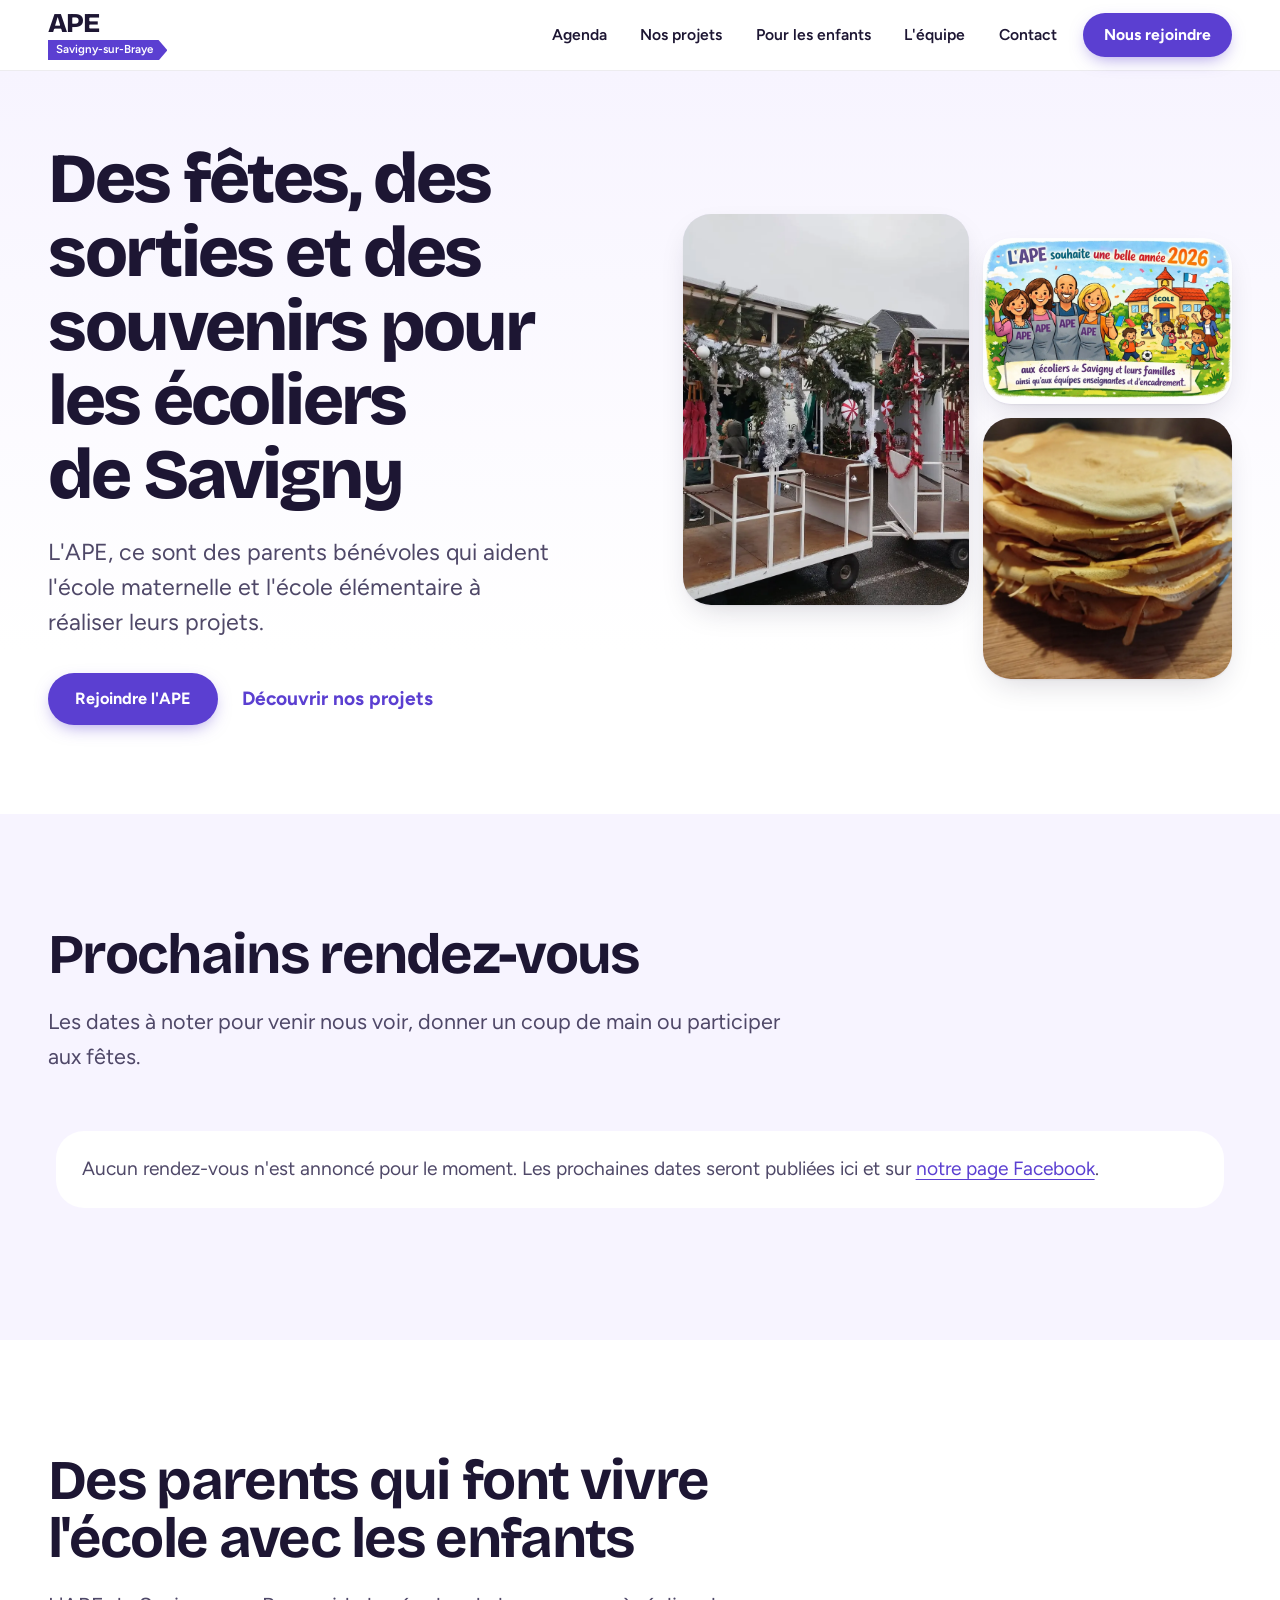
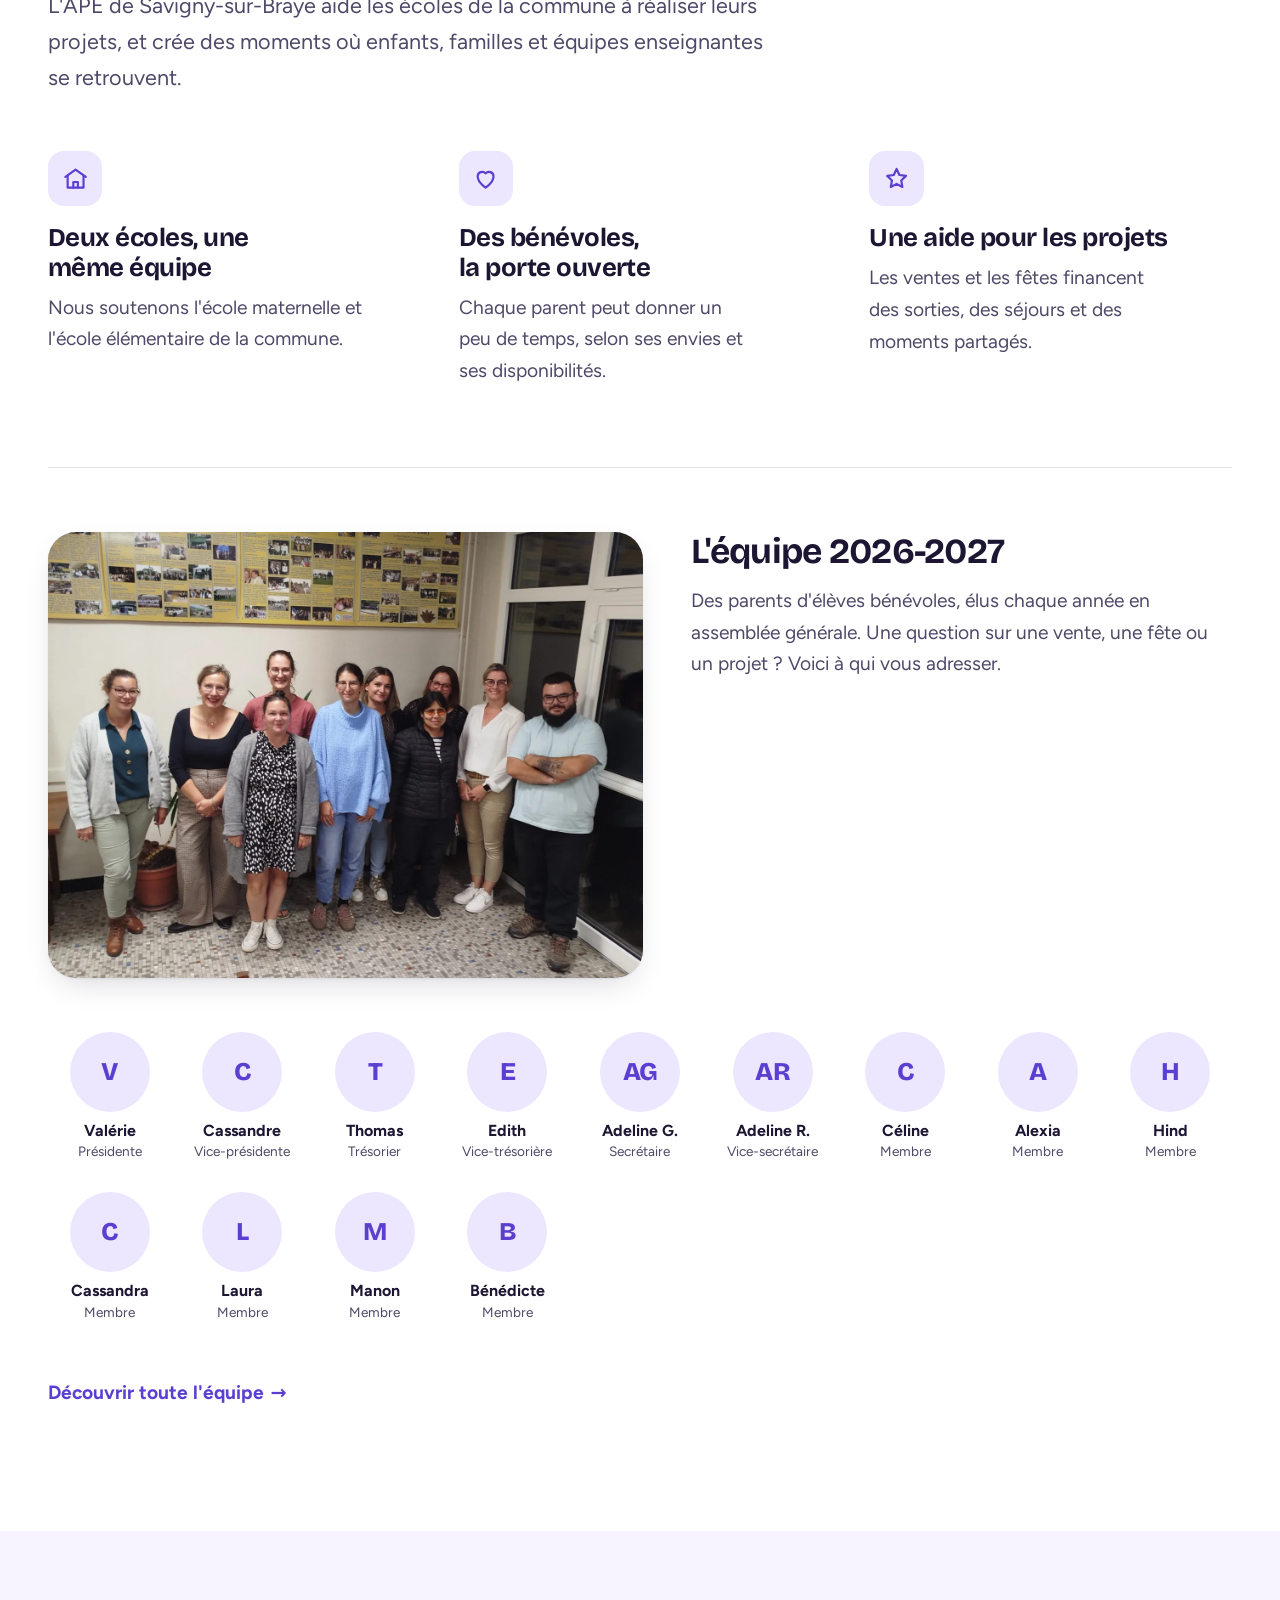
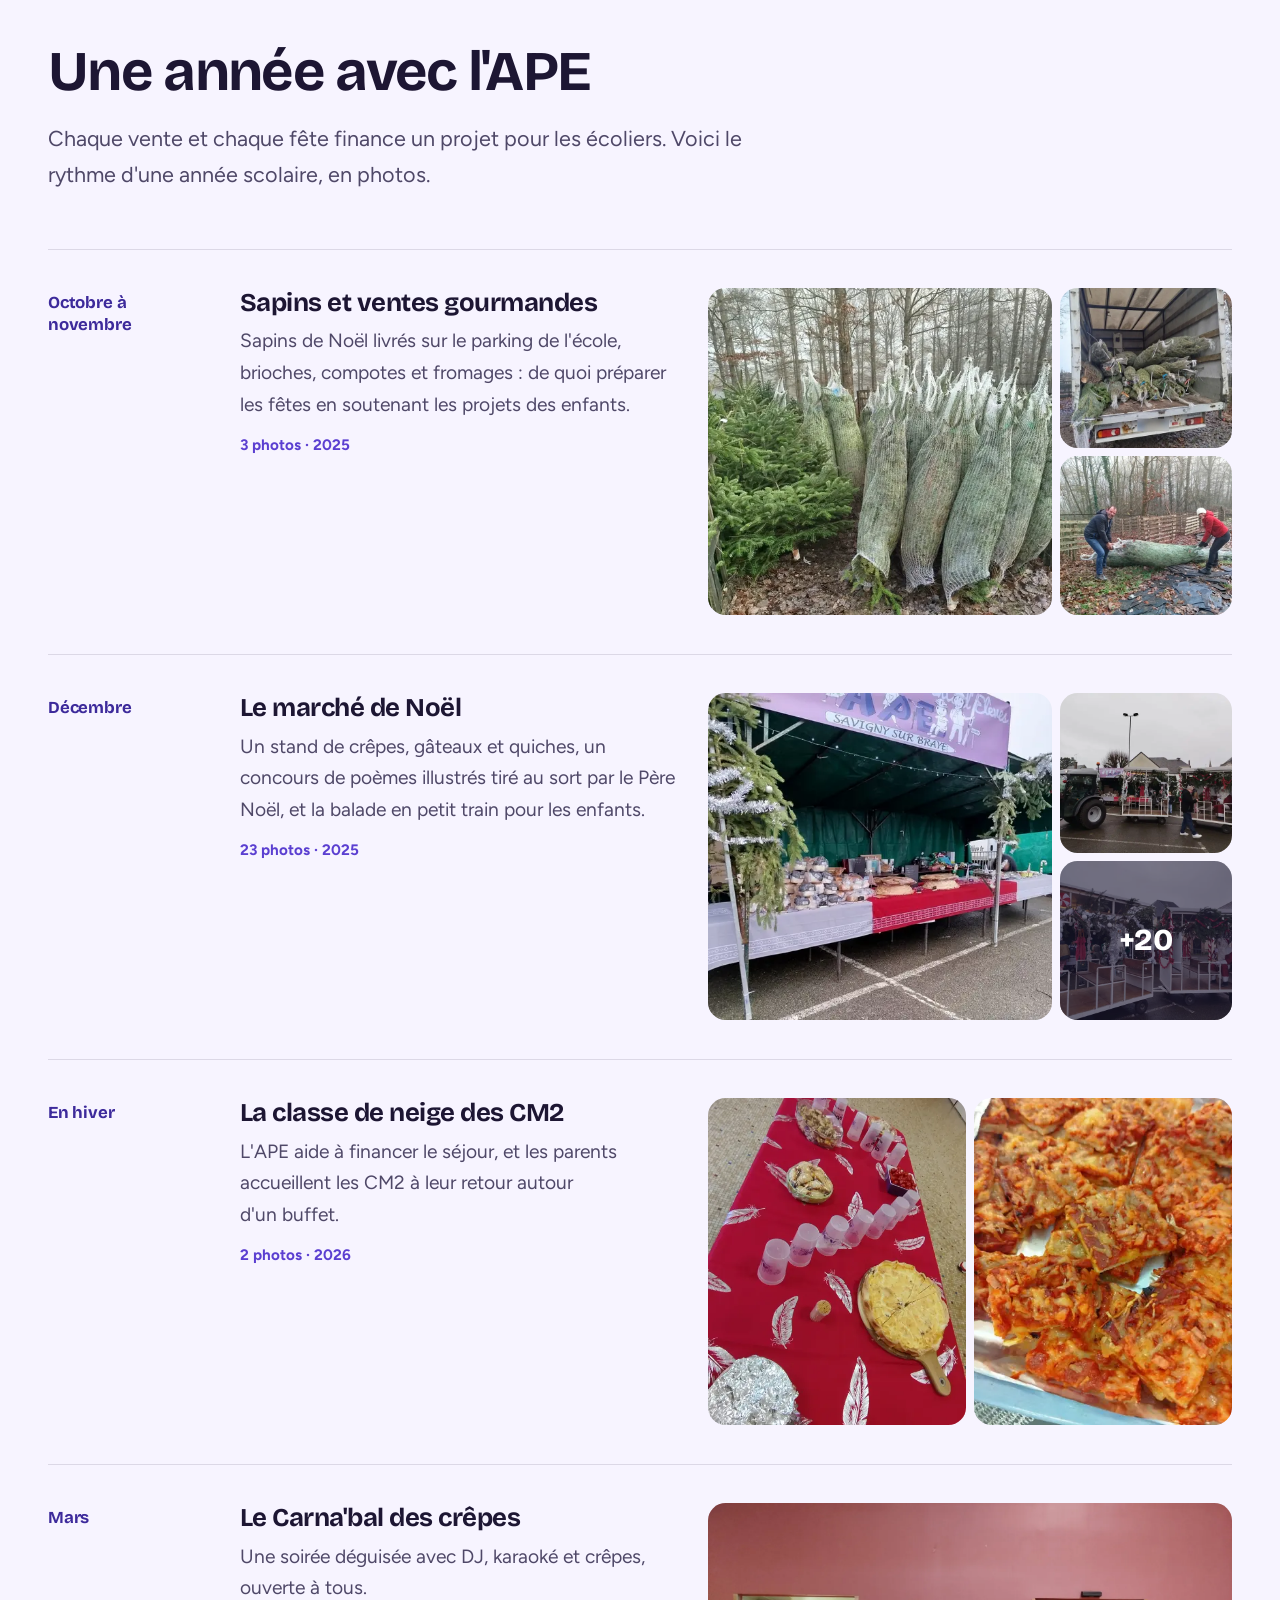
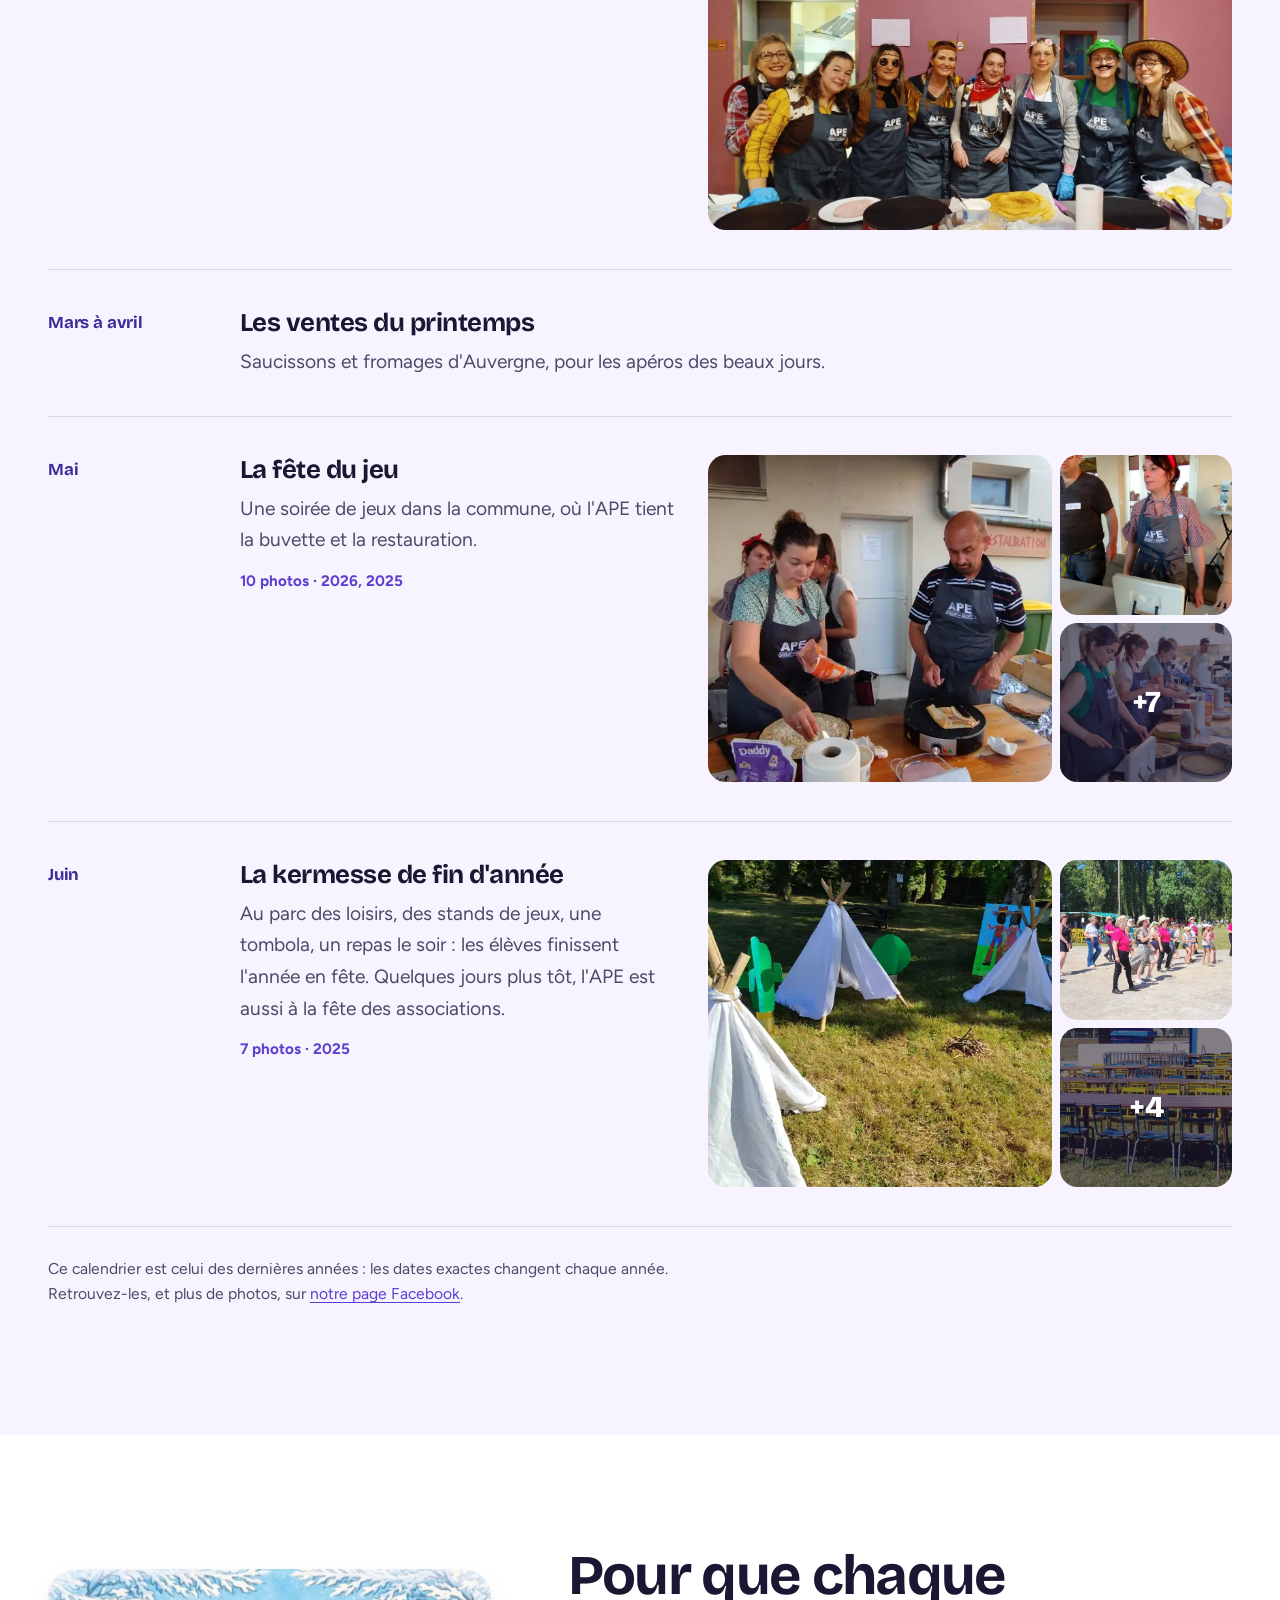
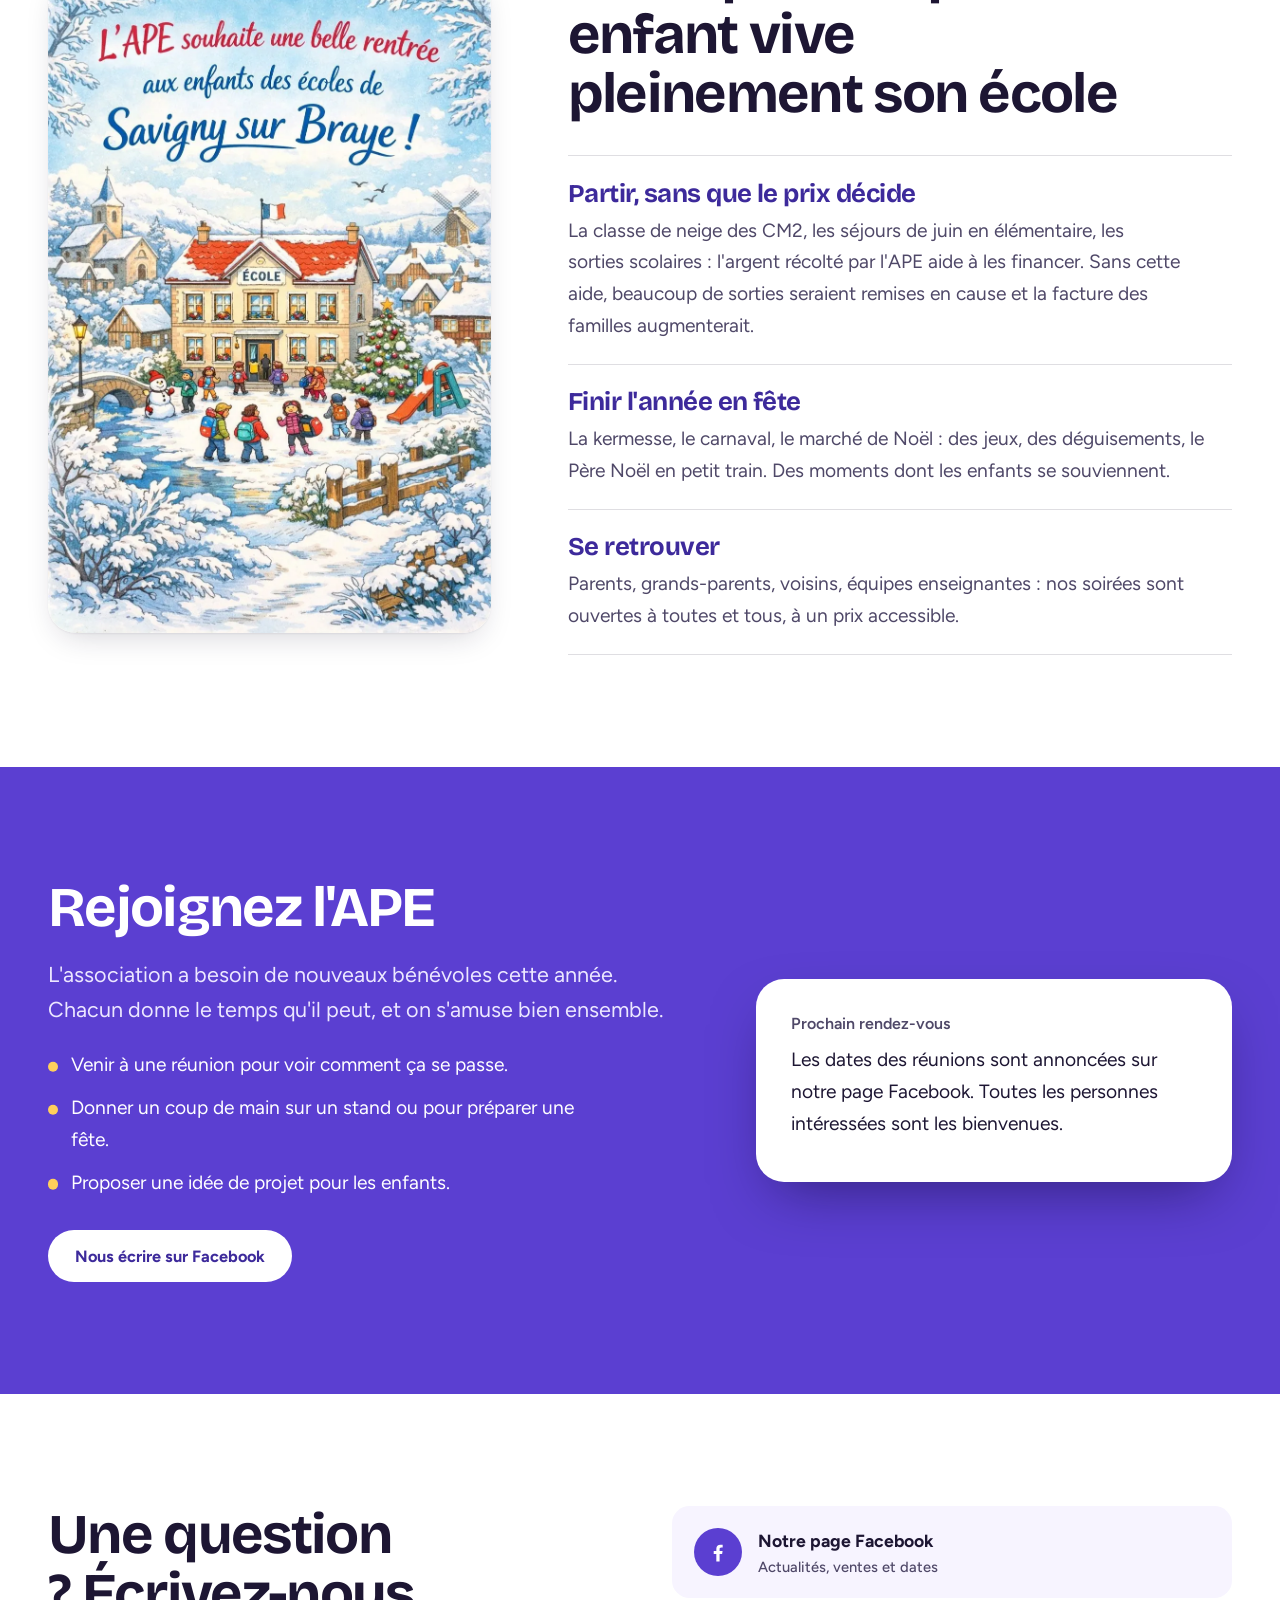
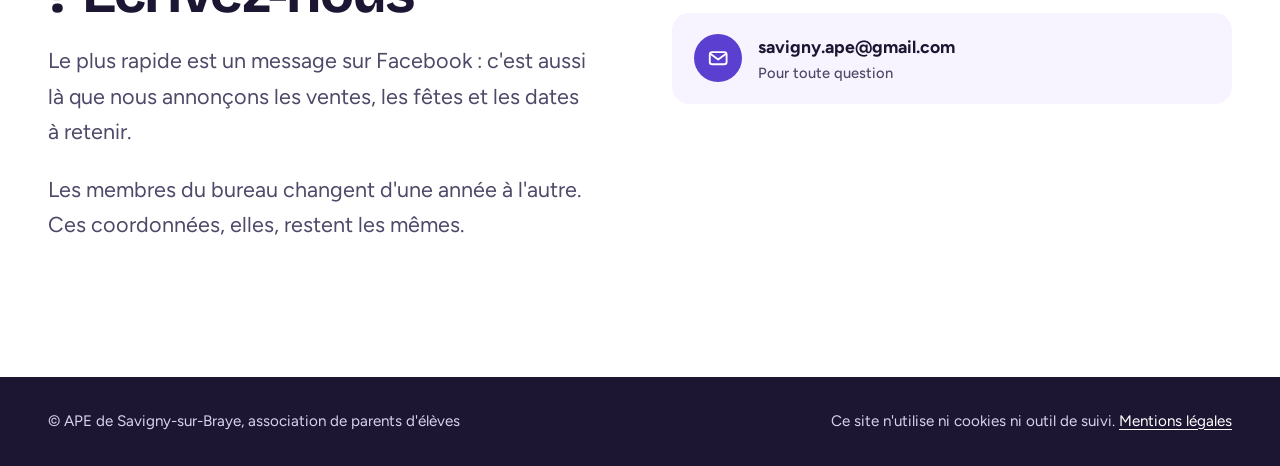
==== commit b7fc550e: "L'équipe dans la page d'accueil, avec un tiroir pour les fiches - Section « L'équipe » dans « Qui so" ====
--- a/index.html
+++ b/index.html
@@ -31,7 +31,7 @@
         <a href="#agenda">Agenda</a>
         <a href="#projets">Nos projets</a>
         <a href="#enfants">Pour les enfants</a>
-        <a href="equipe.html">L'équipe</a>
+        <a href="#equipe">L'équipe</a>
         <a href="#contact">Contact</a>
         <a class="btn" href="#rejoindre">Nous rejoindre</a>
       </nav>
@@ -105,14 +105,18 @@
             <p>Les ventes et les fêtes financent des sorties, des séjours et des moments partagés.</p>
           </div>
         </div>
-        <a class="team-teaser" href="equipe.html">
-          <img id="teaser-img" src="assets/img/equipe/groupe-2026-2027.webp" width="1400" height="1050" loading="lazy" alt="Les bénévoles de l'APE pour l'année 2026-2027, réunis pour une photo de groupe.">
-          <span class="team-teaser-text">
-            <strong id="teaser-year">L'équipe 2026-2027</strong>
-            <span>Qui sont les parents derrière l'APE, et qui fait quoi.</span>
-            <span class="link-arrow">Découvrir l'équipe <span aria-hidden="true">→</span></span>
-          </span>
-        </a>
+        <!-- L'équipe : à modifier dans data/equipe.js -->
+        <div class="team" id="equipe">
+          <figure class="team-group">
+            <img id="team-group-img" src="assets/img/equipe/groupe-2026-2027.webp" width="1400" height="1050" loading="lazy" alt="Les bénévoles de l'APE pour l'année 2026-2027, réunis pour une photo de groupe.">
+          </figure>
+          <div class="team-intro">
+            <h3 id="team-title">L'équipe 2026-2027</h3>
+            <p>Des parents d'élèves bénévoles, élus chaque année en assemblée générale.<span id="team-ask" hidden> Une question sur une vente, une fête ou un projet ? Voici à qui vous adresser.</span></p>
+          </div>
+          <ul class="roster" id="team-roster" hidden></ul>
+          <button class="link-arrow team-more" id="team-more" type="button" hidden>Découvrir toute l'équipe <span aria-hidden="true">→</span></button>
+        </div>
       </div>
     </section>
 
@@ -233,6 +237,15 @@
       <ol class="viewer-strip" id="viewer-strip" aria-label="Toutes les photos de l'album"></ol>
     </dialog>
 
+    <!-- Tiroir de l'équipe (rempli par assets/js/main.js depuis data/equipe.js) -->
+    <dialog class="drawer" id="team-drawer" aria-labelledby="drawer-title">
+      <div class="drawer-head">
+        <h2 id="drawer-title">L'équipe</h2>
+        <button class="drawer-close" type="button" aria-label="Fermer"><svg viewBox="0 0 24 24" aria-hidden="true"><path d="M6 6l12 12M18 6 6 18"/></svg></button>
+      </div>
+      <ul class="members" id="members-list"></ul>
+    </dialog>
+
     <!-- Rejoindre -->
     <section class="join" id="rejoindre">
       <div class="wrap">
--- a/assets/css/style.css
+++ b/assets/css/style.css
@@ -250,46 +250,62 @@
 .viewer-strip img { width: 100%; height: 100%; object-fit: cover; }
 body:has(.viewer[open]) { overflow: hidden; }
 
-/* Lien vers la page équipe (accueil) */
-.team-teaser {
-  display: grid; margin-top: clamp(2.5rem, 6vw, 4rem); border-radius: var(--r-lg); overflow: hidden;
-  background: var(--lilac-50); color: var(--ink); text-decoration: none; transition: background 0.15s ease;
-}
-@media (min-width: 48rem) { .team-teaser { grid-template-columns: 1.3fr 1fr; align-items: center; } }
-.team-teaser:hover { background: var(--lilac-100); color: var(--ink); }
-.team-teaser img { width: 100%; height: 100%; aspect-ratio: 4 / 3; object-fit: cover; }
-.team-teaser-text { display: flex; flex-direction: column; align-items: flex-start; gap: 0.5rem; padding: clamp(1.4rem, 3vw, 2.4rem); }
-.team-teaser strong { font: 700 clamp(1.5rem, 1.2rem + 1vw, 2rem)/1.1 var(--display); letter-spacing: -0.03em; }
-.team-teaser-text > span:not(.link-arrow) { color: var(--muted); }
-.team-teaser .link-arrow { color: var(--violet); padding-inline: 0; }
-.team-teaser:hover .link-arrow { text-decoration: underline; }
-
-/* Page équipe */
-.nav a[aria-current="page"] { background: var(--lilac-100); color: var(--violet-deep); }
-.team-hero { padding-block: clamp(2rem, 6vw, 4.5rem) clamp(2.5rem, 6vw, 4.5rem); background: linear-gradient(180deg, var(--lilac-50), #fff 78%); }
-.team-hero h1 { margin: 0; }
+/* L'équipe (dans « Qui sommes-nous ») */
+.team { display: grid; gap: clamp(1.5rem, 4vw, 3rem); margin-top: clamp(3rem, 7vw, 5rem); padding-top: clamp(2.5rem, 6vw, 4rem); border-top: 1px solid rgb(29 22 51 / 0.12); }
+@media (min-width: 56rem) { .team { grid-template-columns: 1.1fr 1fr; align-items: start; } }
 .team-group { margin: 0; border-radius: var(--r-lg); overflow: hidden; box-shadow: var(--shadow); background: var(--lilac-100); }
 .team-group img { width: 100%; }
-.team-members { padding-top: clamp(1rem, 3vw, 2rem); }
-.members { list-style: none; margin: 0; padding: 0; display: grid; gap: clamp(2rem, 4vw, 2.6rem) 1.4rem; grid-template-columns: repeat(auto-fill, minmax(min(100%, 15rem), 1fr)); }
-.member-photo {
-  display: grid; place-items: center; aspect-ratio: 4 / 5; margin-bottom: 1rem;
-  border-radius: var(--r-lg); overflow: hidden; background: var(--lilac-100);
-  color: var(--violet); font: 800 clamp(2.5rem, 2rem + 2vw, 3.5rem)/1 var(--display); letter-spacing: -0.04em;
-}
-.member-photo img { width: 100%; height: 100%; object-fit: cover; }
+.team-intro h3 { font-size: clamp(1.6rem, 1.3rem + 1.2vw, 2.2rem); margin-bottom: 0.8rem; }
+.team-intro > p { color: var(--muted); margin: 0; }
+.roster { list-style: none; margin: 0; padding: 0; display: grid; gap: 1.2rem 0.6rem; grid-template-columns: repeat(auto-fill, minmax(6.5rem, 1fr)); }
+@media (min-width: 56rem) { .roster, .team-more { grid-column: 1 / -1; } .roster { grid-template-columns: repeat(auto-fill, minmax(7.5rem, 1fr)); } }
+.roster[hidden], .team-more[hidden] { display: none; }
+.roster-item {
+  display: flex; flex-direction: column; align-items: center; gap: 0.15rem; width: 100%;
+  padding: 0.4rem 0.2rem; border: 0; border-radius: var(--r-md); background: none; cursor: pointer;
+  font: inherit; color: var(--ink); text-align: center; line-height: 1.25;
+}
+.roster-item strong { font-size: 1rem; }
+.roster-item span:last-child { font-size: 0.85rem; color: var(--muted); }
+.roster-photo, .member-photo {
+  display: grid; place-items: center; overflow: hidden; flex: none;
+  background: var(--lilac-100); color: var(--violet); font-family: var(--display); font-weight: 800; letter-spacing: -0.03em;
+}
+.roster-photo img, .member-photo img { width: 100%; height: 100%; object-fit: cover; }
+.roster-photo { width: 5rem; height: 5rem; margin-bottom: 0.4rem; border-radius: 50%; font-size: 1.6rem; transition: box-shadow 0.15s ease; }
+.roster-item:hover .roster-photo { box-shadow: 0 0 0 3px var(--violet); }
+.roster-item:hover strong { color: var(--violet-deep); }
+.team-more { justify-self: start; margin-top: -0.6rem; border: 0; background: none; cursor: pointer; font: inherit; font-weight: 700; color: var(--violet); padding-inline: 0; }
+.team-more:hover { color: var(--violet-deep); }
+
+/* Tiroir de l'équipe */
+.drawer {
+  margin: 0 0 0 auto; padding: 0; border: 0; width: min(100%, 34rem); height: 100%; max-height: none; max-width: 100%;
+  background: #fff; color: var(--ink); box-shadow: -20px 0 60px -20px rgb(15 8 50 / 0.45);
+  display: none; flex-direction: column; overscroll-behavior: contain;
+}
+.drawer[open] { display: flex; animation: drawer-in 0.32s cubic-bezier(0.2, 0.7, 0.2, 1); }
+.drawer::backdrop { background: rgb(29 22 51 / 0.45); }
+@keyframes drawer-in { from { translate: 100% 0; } to { translate: 0 0; } }
+.drawer-head { display: flex; align-items: center; justify-content: space-between; gap: 1rem; padding: 1rem 1.5rem; border-bottom: 1px solid rgb(29 22 51 / 0.1); }
+.drawer-head h2 { font-size: clamp(1.4rem, 1.2rem + 1vw, 1.8rem); }
+.drawer-close { display: grid; place-items: center; flex: none; width: 2.9rem; height: 2.9rem; border: 0; border-radius: 50%; background: var(--lilac-50); color: var(--ink); cursor: pointer; }
+.drawer-close:hover { background: var(--lilac-100); }
+.drawer-close svg { width: 1.3rem; height: 1.3rem; fill: none; stroke: currentColor; stroke-width: 2.2; stroke-linecap: round; }
+.members { list-style: none; margin: 0; padding: 0.5rem 1.5rem 2rem; overflow-y: auto; flex: 1; }
+.member { display: grid; grid-template-columns: 7rem minmax(0, 1fr); gap: 1.2rem; padding-block: 1.5rem; border-bottom: 1px solid rgb(29 22 51 / 0.1); scroll-margin-top: 0.5rem; }
+.member:last-child { border-bottom: 0; }
+.member:focus { outline: none; }
+.member:focus-visible { outline: 3px solid var(--violet); outline-offset: 4px; }
+.member-photo { width: 7rem; aspect-ratio: 4 / 5; border-radius: var(--r-md); font-size: 2.2rem; }
+@media (max-width: 26rem) { .member { grid-template-columns: 5.5rem minmax(0, 1fr); gap: 1rem; } .member-photo { width: 5.5rem; } }
 .member-role { display: inline-block; margin: 0 0 0.5rem; padding: 0.3rem 0.75rem; border-radius: 999px; background: var(--sun); font-size: 0.85rem; font-weight: 700; line-height: 1.2; }
-.member h3 { margin-bottom: 0.6rem; }
+.member h3 { margin-bottom: 0.6rem; font-size: 1.3rem; }
 .member-facts { margin: 0 0 0.6rem; font-size: 0.98rem; line-height: 1.45; }
-.member-facts dt { font-size: 0.82rem; font-weight: 700; color: var(--violet-deep); text-transform: uppercase; letter-spacing: 0.04em; }
+.member-facts dt { font-size: 0.78rem; font-weight: 700; color: var(--violet-deep); text-transform: uppercase; letter-spacing: 0.04em; }
 .member-facts dd { margin: 0 0 0.5rem; color: var(--muted); }
-.member-text { font-size: 0.98rem; line-height: 1.5; color: var(--ink); margin: 0; }
-.members-empty { margin: 0; padding: 1.4rem 1.6rem; border-radius: var(--r-lg); background: var(--lilac-50); color: var(--muted); }
-.members-empty[hidden] { display: none; }
-.team-join { background: var(--violet); color: #fff; padding-block: clamp(2.5rem, 6vw, 4rem); }
-.team-join .wrap { display: flex; flex-wrap: wrap; gap: 1.5rem 3rem; align-items: center; justify-content: space-between; }
-.team-join h2 { color: #fff; font-size: clamp(1.7rem, 1.3rem + 1.5vw, 2.4rem); }
-.team-join p { margin: 0.6rem 0 0; color: #ece7ff; }
+.member-text { font-size: 0.98rem; line-height: 1.5; margin: 0; }
+body:has(.drawer[open]) { overflow: hidden; }
 
 /* Rejoindre */
 .join { background: var(--violet); color: #fff; }
@@ -339,7 +355,7 @@
 
 @media (prefers-reduced-motion: reduce) {
   html { scroll-behavior: auto; }
-  .collage figure { animation: none; }
+  .collage figure, .drawer[open] { animation: none; }
   .moment-photos img, .btn { transition: none; }
 }
 
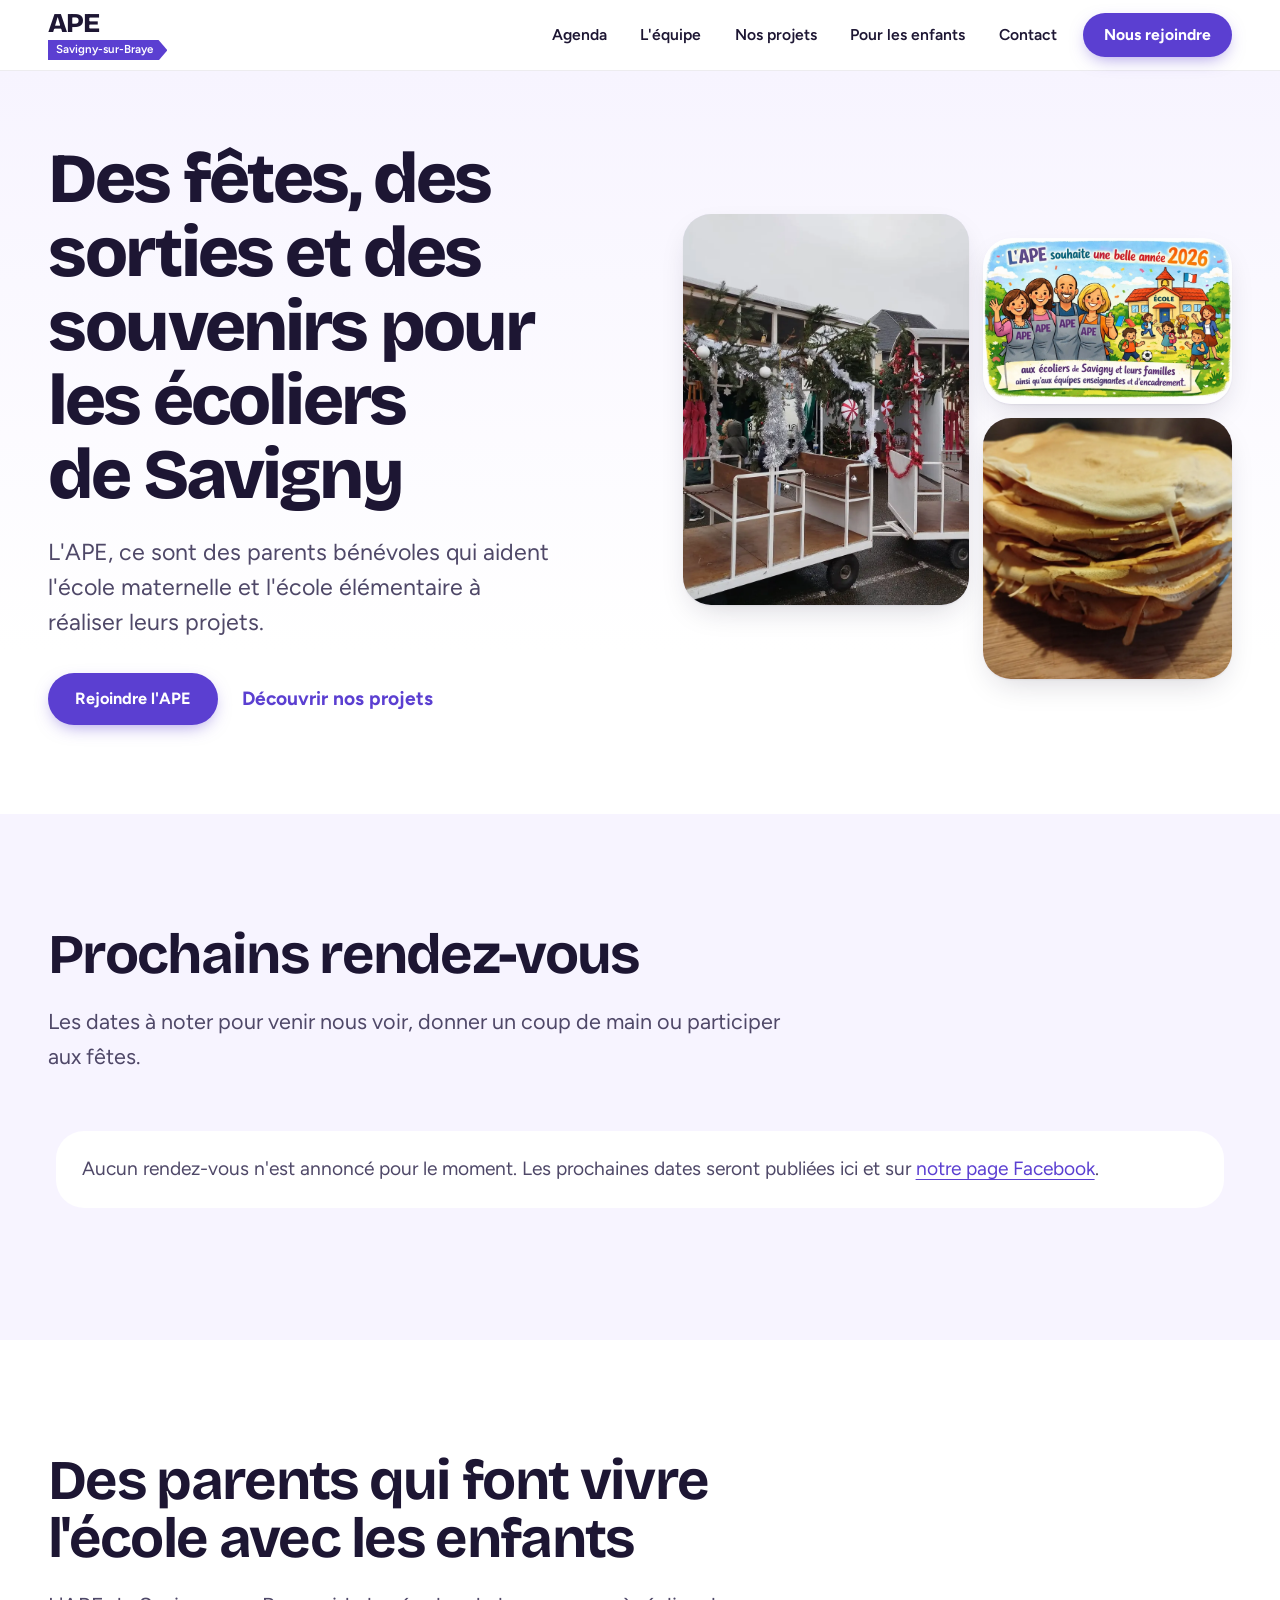
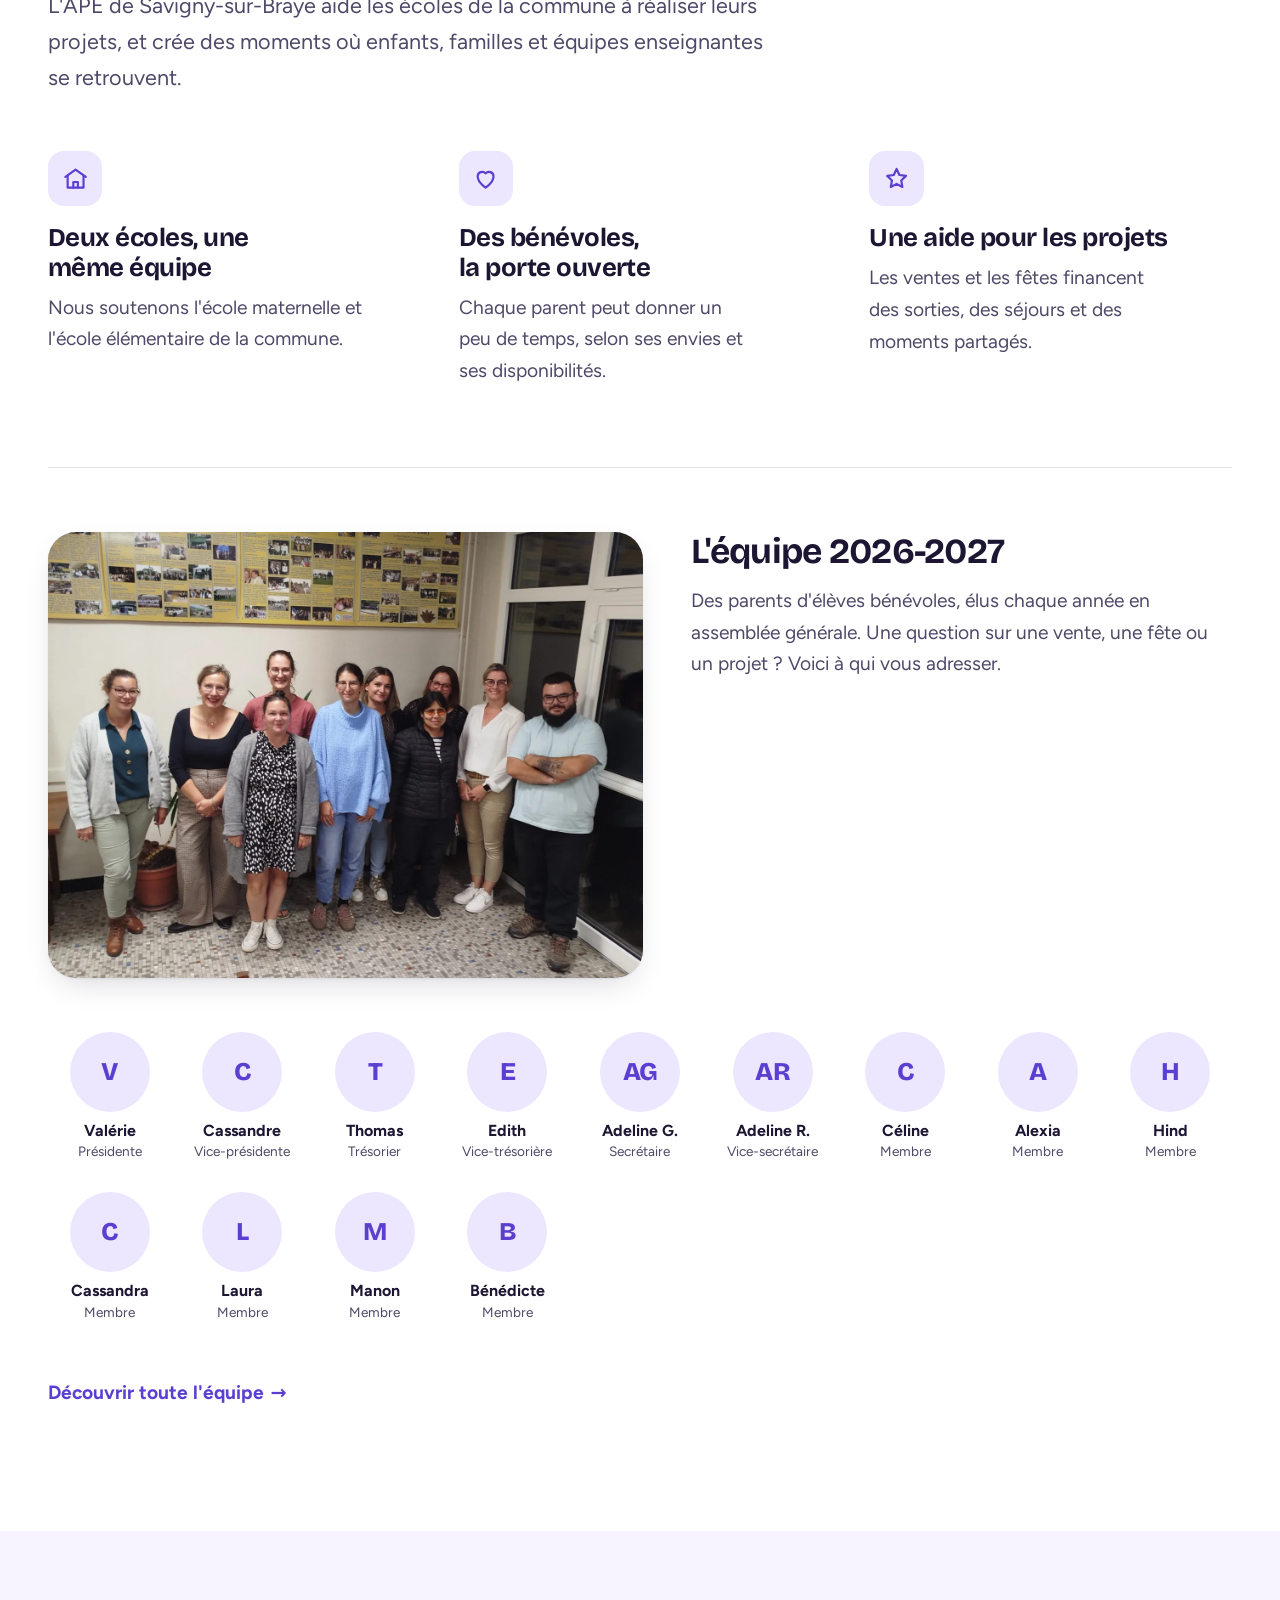
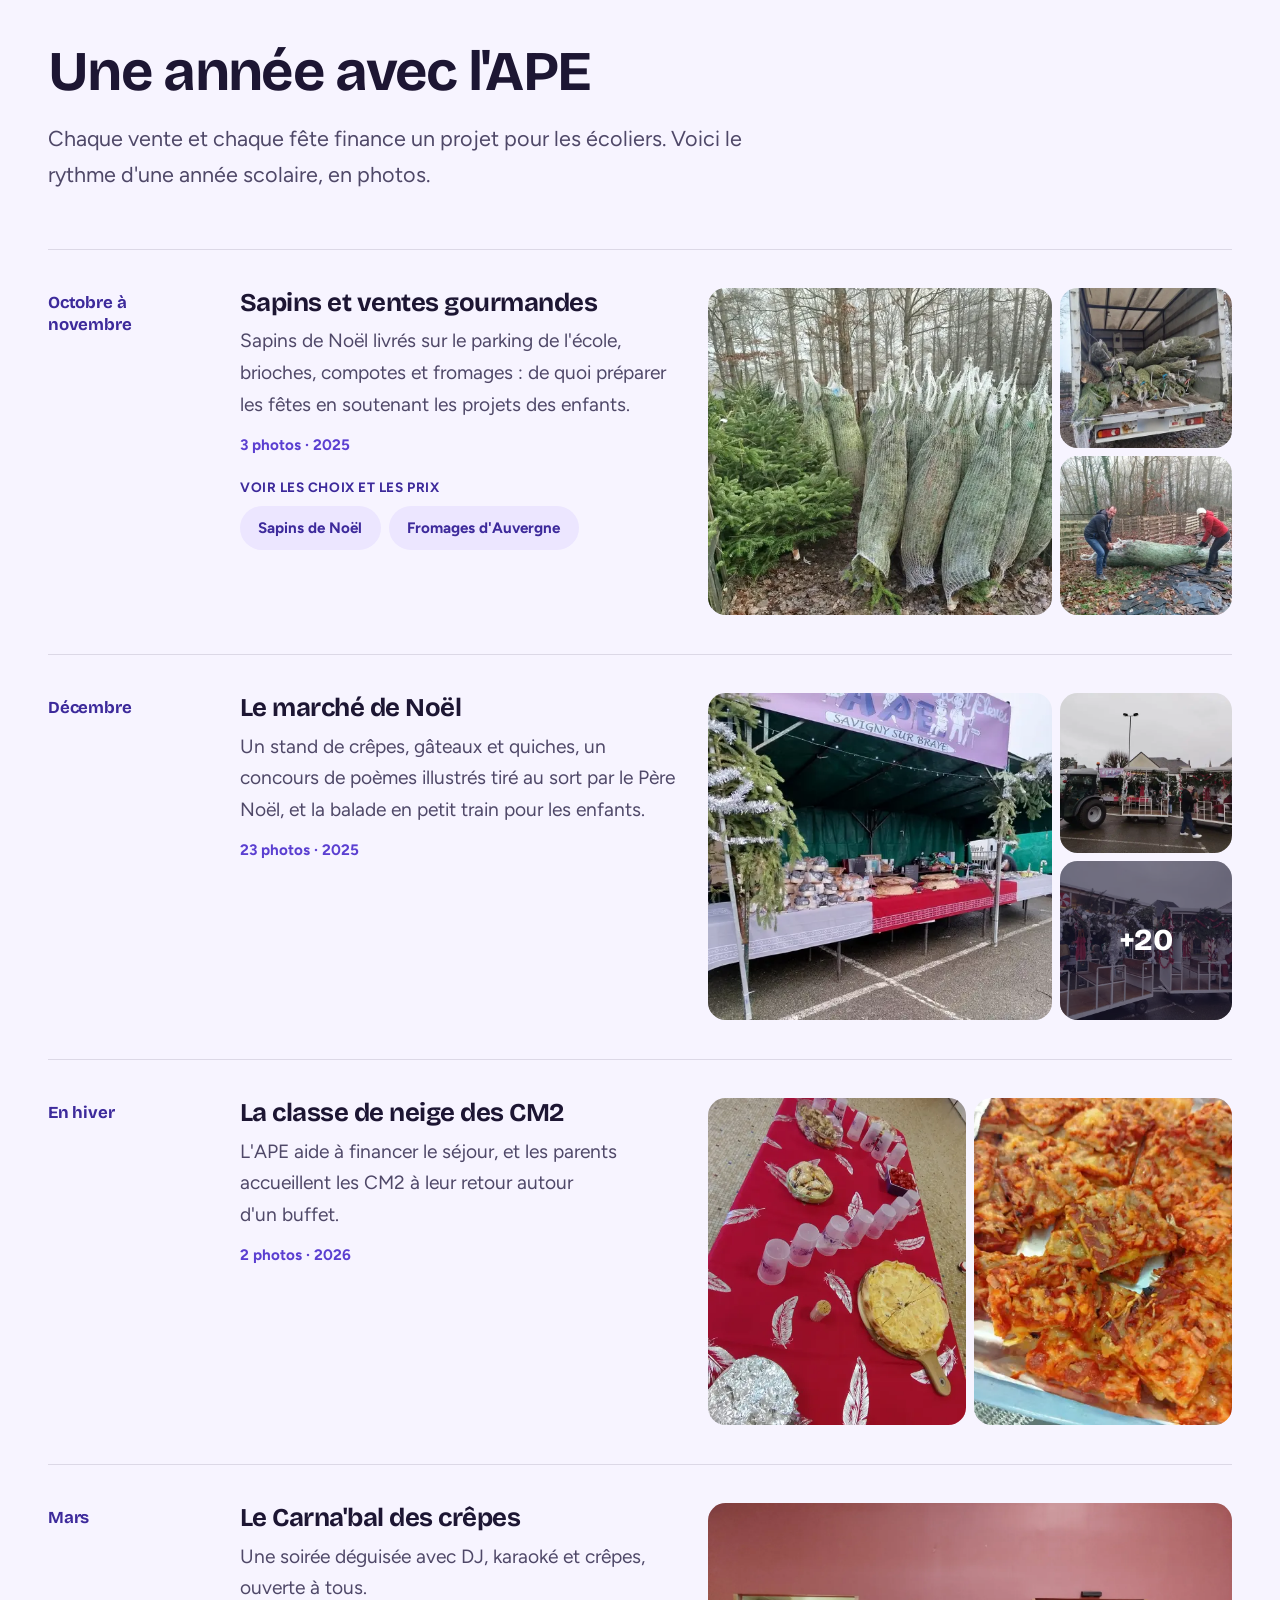
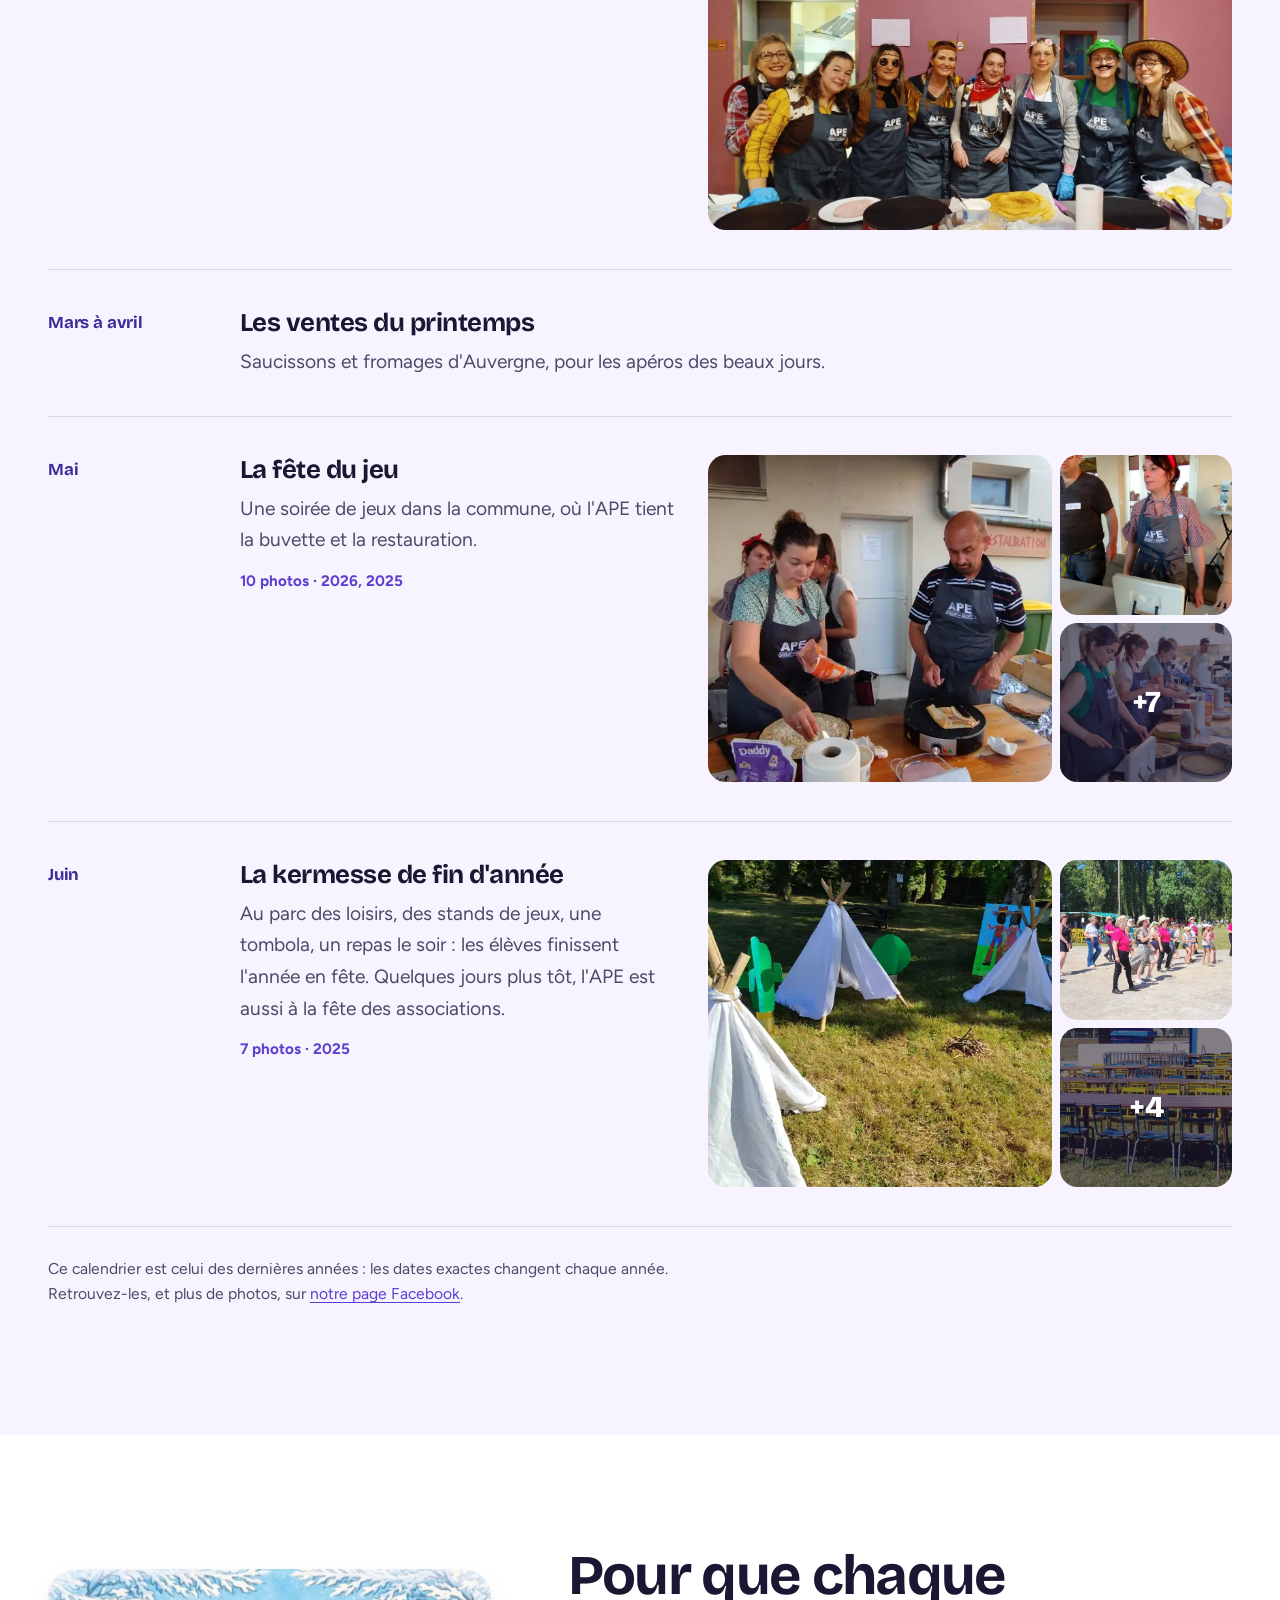
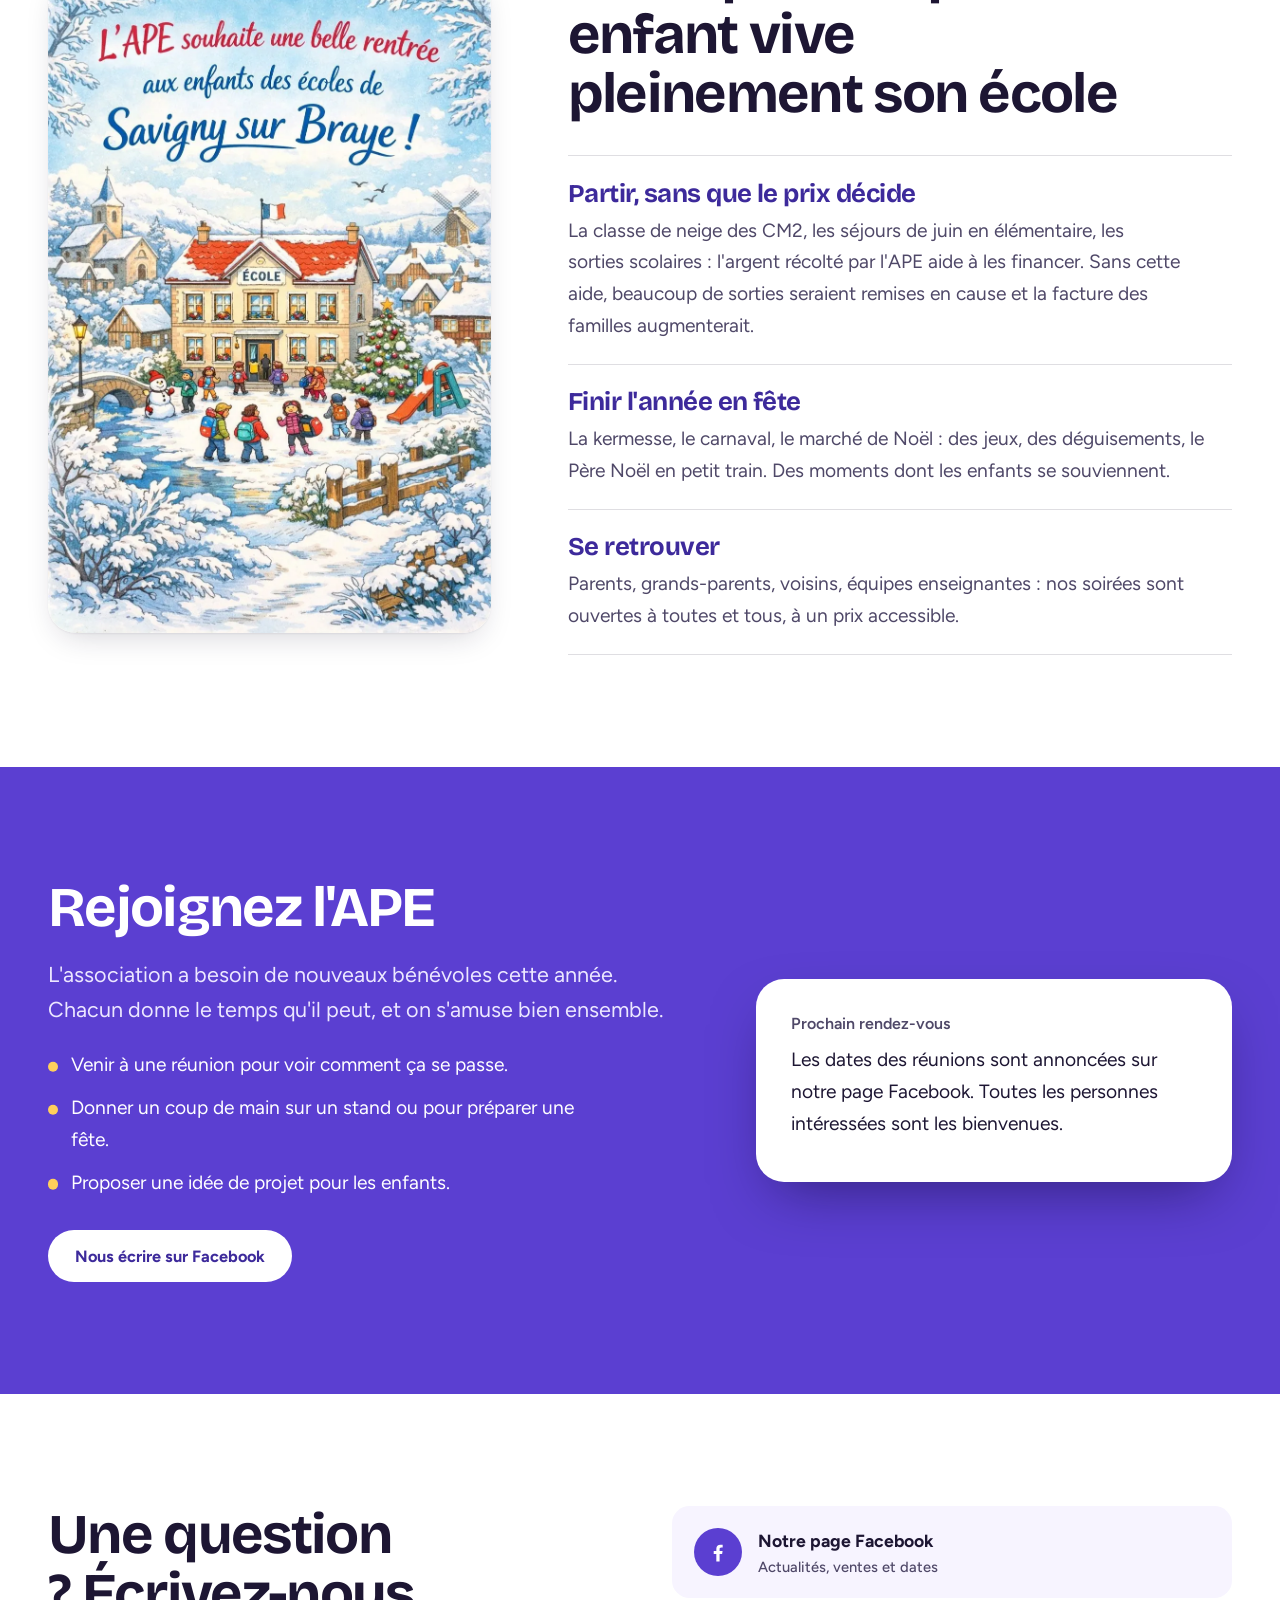
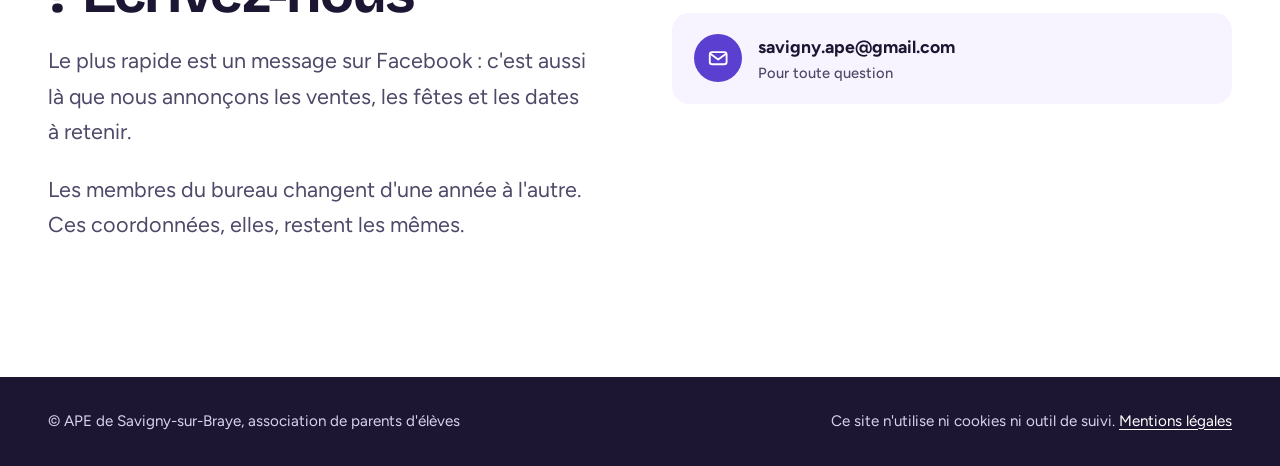
==== commit 6b377d54: "Choix et prix des ventes de sapins et de fromages, dans un tiroir depuis la frise Co-Authored-By: Cl" ====
--- a/index.html
+++ b/index.html
@@ -29,9 +29,9 @@
       </a>
       <nav class="nav" aria-label="Navigation principale">
         <a href="#agenda">Agenda</a>
+        <a href="#equipe">L'équipe</a>
         <a href="#projets">Nos projets</a>
         <a href="#enfants">Pour les enfants</a>
-        <a href="#equipe">L'équipe</a>
         <a href="#contact">Contact</a>
         <a class="btn" href="#rejoindre">Nous rejoindre</a>
       </nav>
@@ -246,6 +246,15 @@
       <ul class="members" id="members-list"></ul>
     </dialog>
 
+    <!-- Tiroir des ventes : choix et prix, en consultation (rempli par assets/js/main.js depuis data/ventes.js) -->
+    <dialog class="drawer" id="sale-drawer" aria-labelledby="sale-title">
+      <div class="drawer-head">
+        <h2 id="sale-title">Choix et prix</h2>
+        <button class="drawer-close" type="button" aria-label="Fermer"><svg viewBox="0 0 24 24" aria-hidden="true"><path d="M6 6l12 12M18 6 6 18"/></svg></button>
+      </div>
+      <div class="sales" id="sales-body"></div>
+    </dialog>
+
     <!-- Rejoindre -->
     <section class="join" id="rejoindre">
       <div class="wrap">
@@ -301,6 +310,7 @@
   <script src="data/agenda.js"></script>
   <script src="data/albums.js"></script>
   <script src="data/equipe.js"></script>
+  <script src="data/ventes.js"></script>
   <script src="assets/js/main.js"></script>
 </body>
 </html>
--- a/assets/css/style.css
+++ b/assets/css/style.css
@@ -307,6 +307,57 @@
 .member-text { font-size: 0.98rem; line-height: 1.5; margin: 0; }
 body:has(.drawer[open]) { overflow: hidden; }
 
+/* Ventes : boutons sous l'événement et tiroir des choix et prix (consultation seulement) */
+.btn--small { min-height: 2.75rem; padding: 0.45rem 1.15rem; font-size: 0.95rem; }
+.moment-tag { display: inline-block; margin: 0 0 0.7rem; padding: 0.25rem 0.75rem; border-radius: 999px; background: var(--sun); color: var(--ink); font-size: 0.85rem; font-weight: 700; line-height: 1.3; }
+.moment .moment-sales-label { margin: 1.1rem 0 0.5rem; font-size: 0.85rem; font-weight: 700; color: var(--violet-deep); text-transform: uppercase; letter-spacing: 0.04em; }
+.moment-sales { display: flex; flex-wrap: wrap; gap: 0.5rem; }
+
+.sales { overflow-y: auto; flex: 1; padding: 1.2rem 1.5rem 2.5rem; }
+.sale-notice { margin: 0 0 0.5rem; padding: 0.8rem 1rem; border-radius: var(--r-md); background: var(--lilac-50); font-size: 0.95rem; line-height: 1.45; color: var(--muted); max-width: none; }
+.sale { padding-block: 1.6rem; border-bottom: 1px solid rgb(29 22 51 / 0.1); scroll-margin-top: 0.5rem; }
+.sale:focus { outline: none; }
+.sale h3 { font-size: 1.45rem; margin-bottom: 0.4rem; }
+.sale-intro { font-size: 0.98rem; color: var(--muted); margin-bottom: 1rem; }
+.sale-closed { font-size: 0.95rem; font-weight: 600; color: var(--violet-deep); }
+.sale-dates { display: grid; grid-template-columns: auto 1fr; gap: 0.3rem 1rem; margin: 0 0 1.2rem; font-size: 0.98rem; line-height: 1.4; }
+.sale-dates dt { font-size: 0.78rem; font-weight: 700; color: var(--violet-deep); text-transform: uppercase; letter-spacing: 0.04em; padding-top: 0.15rem; }
+.sale-dates dd { margin: 0; font-weight: 700; }
+.sale h4 { margin: 0; font: 700 1.05rem/1.25 var(--display); letter-spacing: -0.01em; }
+
+.sale-grid { overflow-x: auto; }
+.sale-grid table { width: 100%; border-collapse: collapse; font-size: 0.98rem; font-variant-numeric: tabular-nums; }
+.sale-grid caption { position: absolute; width: 1px; height: 1px; overflow: hidden; clip-path: inset(50%); white-space: nowrap; }
+.sale-grid th, .sale-grid td { padding: 0.55rem 0.6rem; text-align: right; white-space: nowrap; }
+.sale-grid thead th { font: 700 0.95rem/1.2 var(--display); color: var(--violet-deep); border-bottom: 2px solid var(--lilac-300); vertical-align: bottom; }
+.sale-grid thead th:first-child { font: 600 0.8rem/1.2 var(--body); color: var(--muted); }
+.sale-grid tbody th { text-align: left; font-weight: 600; }
+.sale-grid th:first-child { text-align: left; padding-left: 0.2rem; }
+.sale-grid tbody tr:nth-child(odd) { background: var(--lilac-50); }
+@media (max-width: 26rem) {
+  .sales { padding-inline: 1rem; }
+  .sale-grid table { font-size: 0.92rem; }
+  .sale-grid th, .sale-grid td { padding-inline: 0.35rem; }
+  .sale-grid thead th:first-child { white-space: normal; }
+}
+
+.sale-products { list-style: none; margin: 0; padding: 0; }
+.sale-products li { display: grid; gap: 0.15rem 1rem; padding-block: 0.75rem; border-top: 1px solid rgb(29 22 51 / 0.08); }
+.sale-products li:first-child { border-top: 0; padding-top: 0; }
+@media (min-width: 30rem) { .sale-products li { grid-template-columns: 9.5rem minmax(0, 1fr); } }
+.sale-products dl, .sale-options dl { display: grid; grid-template-columns: minmax(0, 1fr) auto; gap: 0.2rem 1rem; margin: 0; font-size: 0.98rem; line-height: 1.45; font-variant-numeric: tabular-nums; }
+.sale-products dt, .sale-options dt { color: var(--muted); }
+.sale-products dd, .sale-options dd { margin: 0; font-weight: 700; text-align: right; }
+.sale-options { margin-top: 1.3rem; }
+.sale-options h4 { margin-bottom: 0.4rem; }
+.sale-note { margin: 1rem 0 0; font-size: 0.95rem; font-weight: 600; color: var(--violet-deep); }
+
+.sale-how { padding-top: 1.6rem; font-size: 0.98rem; line-height: 1.5; }
+.sale-how h3 { font-size: 1.25rem; margin-bottom: 0.7rem; }
+.sale-how ol { margin: 0 0 1rem; padding-left: 1.3rem; display: grid; gap: 0.35rem; }
+.sale-how ol li::marker { font-weight: 700; color: var(--violet); }
+.sale-how p { margin: 0 0 0.5rem; color: var(--muted); }
+
 /* Rejoindre */
 .join { background: var(--violet); color: #fff; }
 .join h2 { color: #fff; }
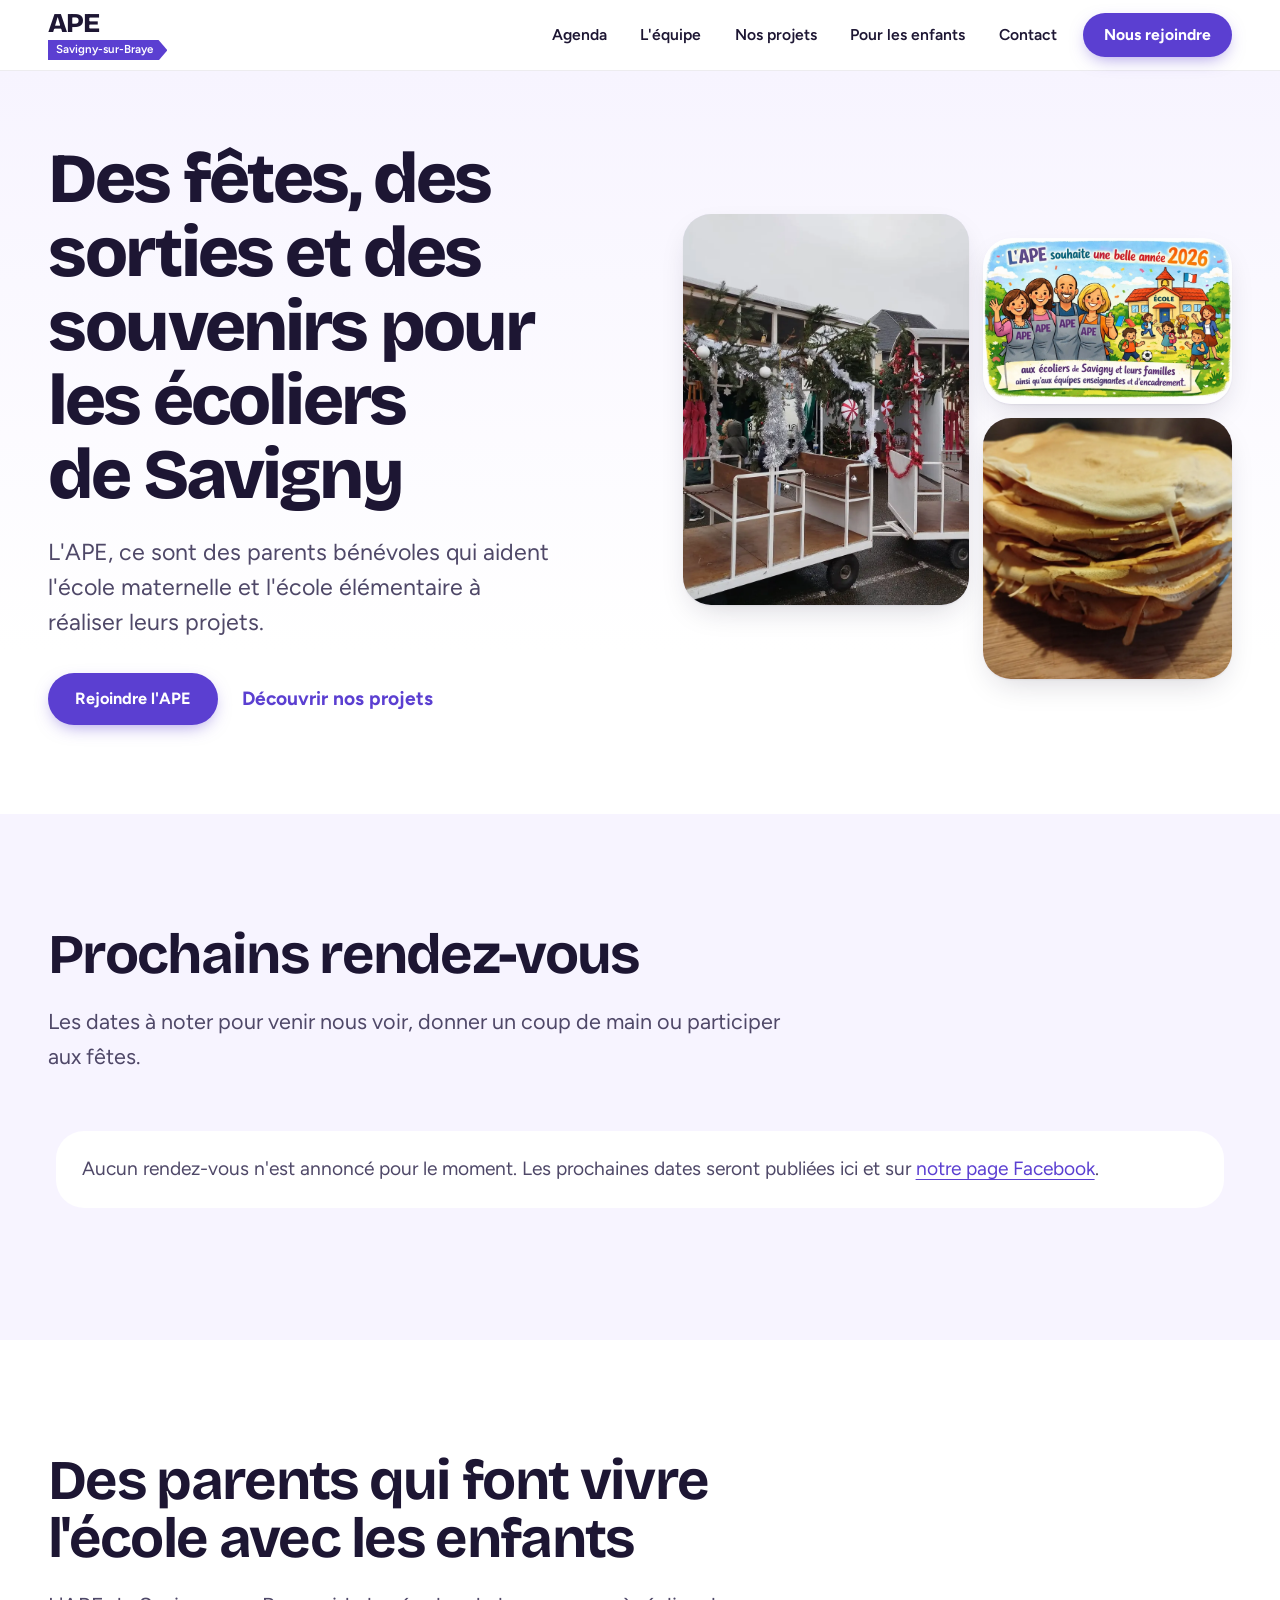
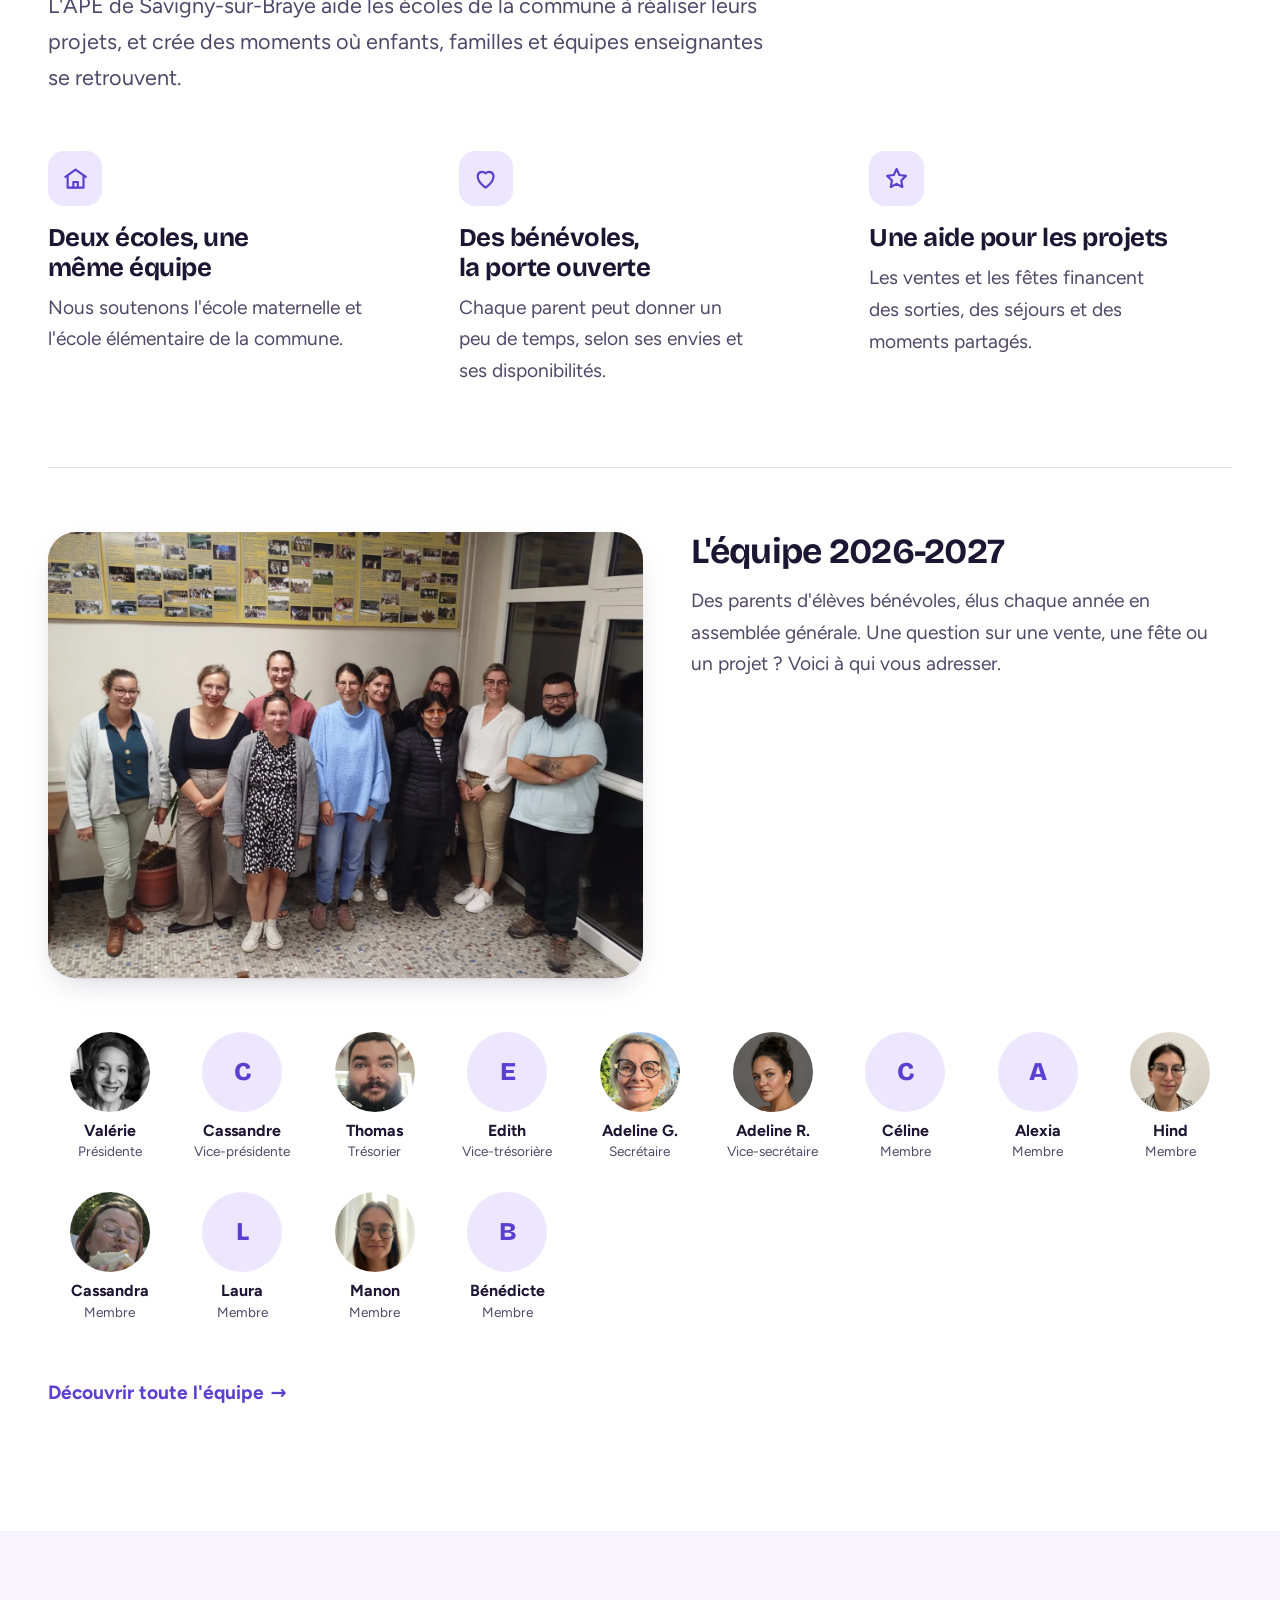
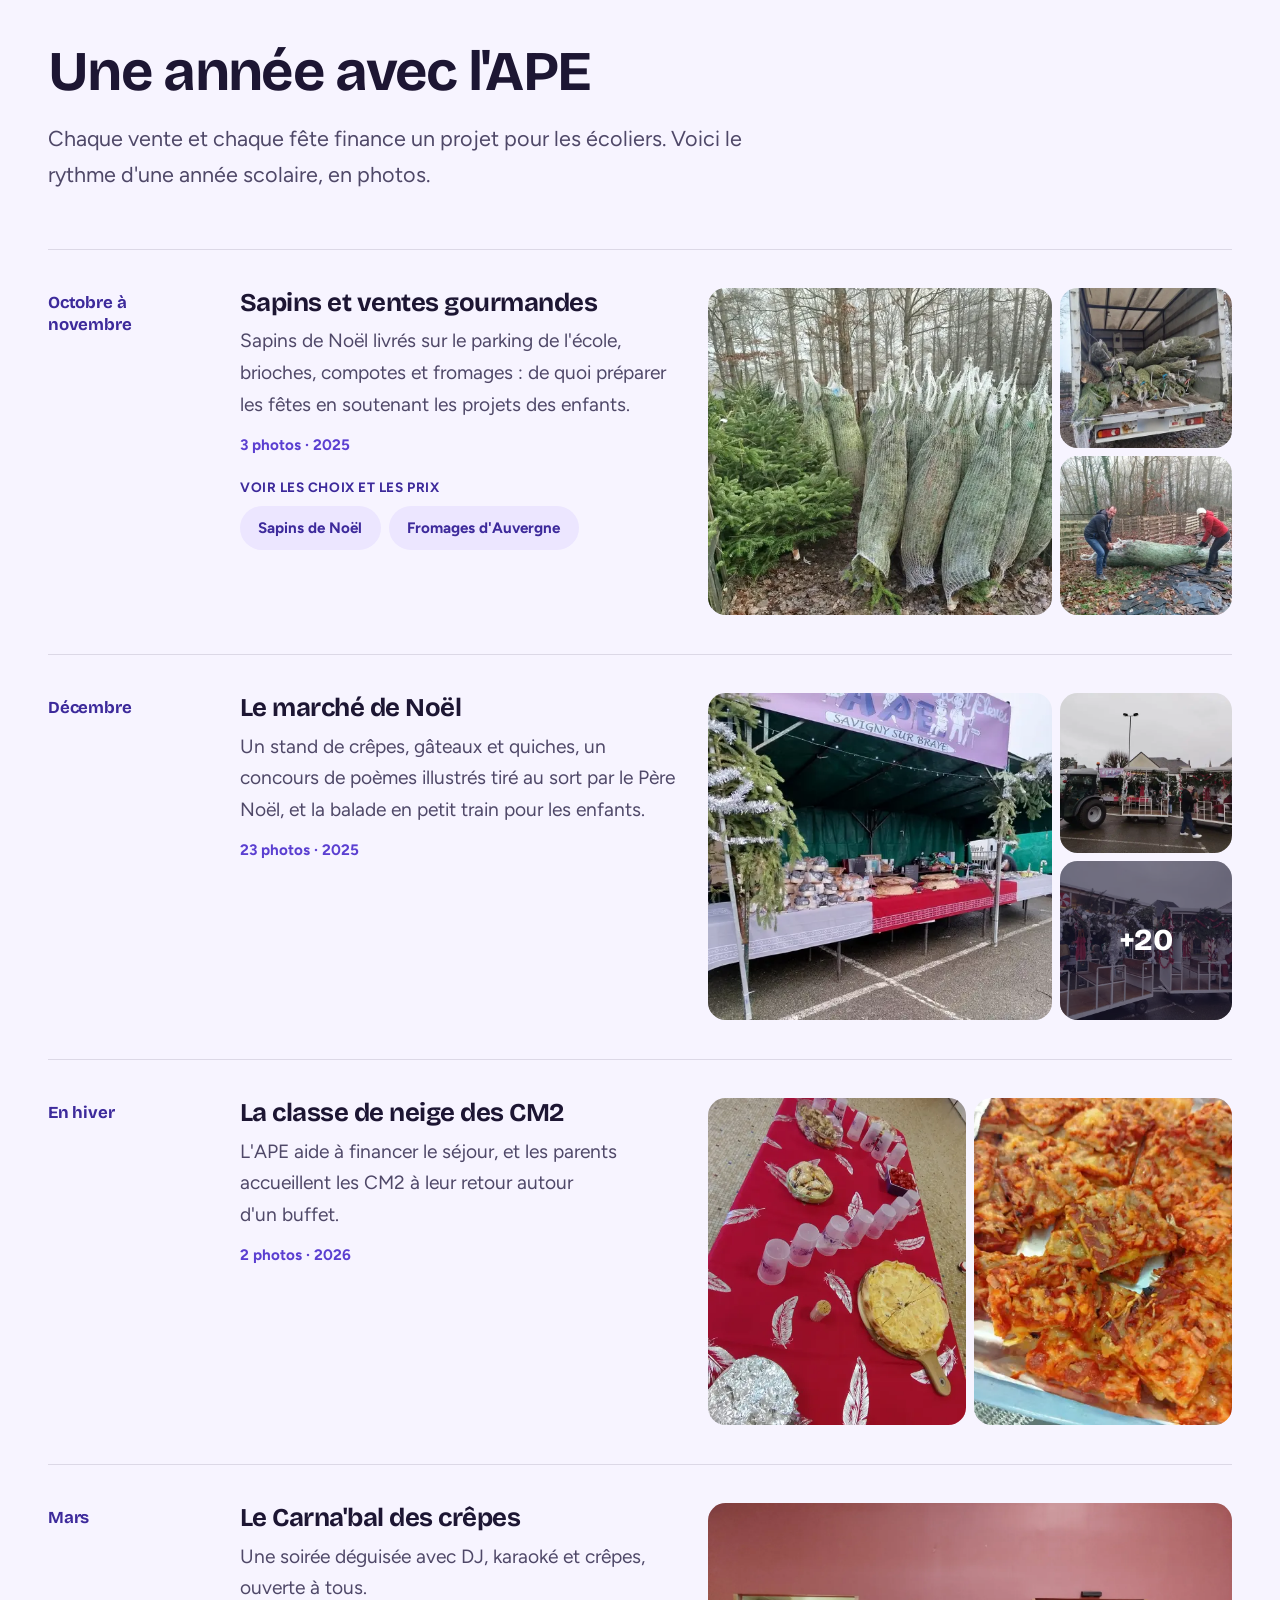
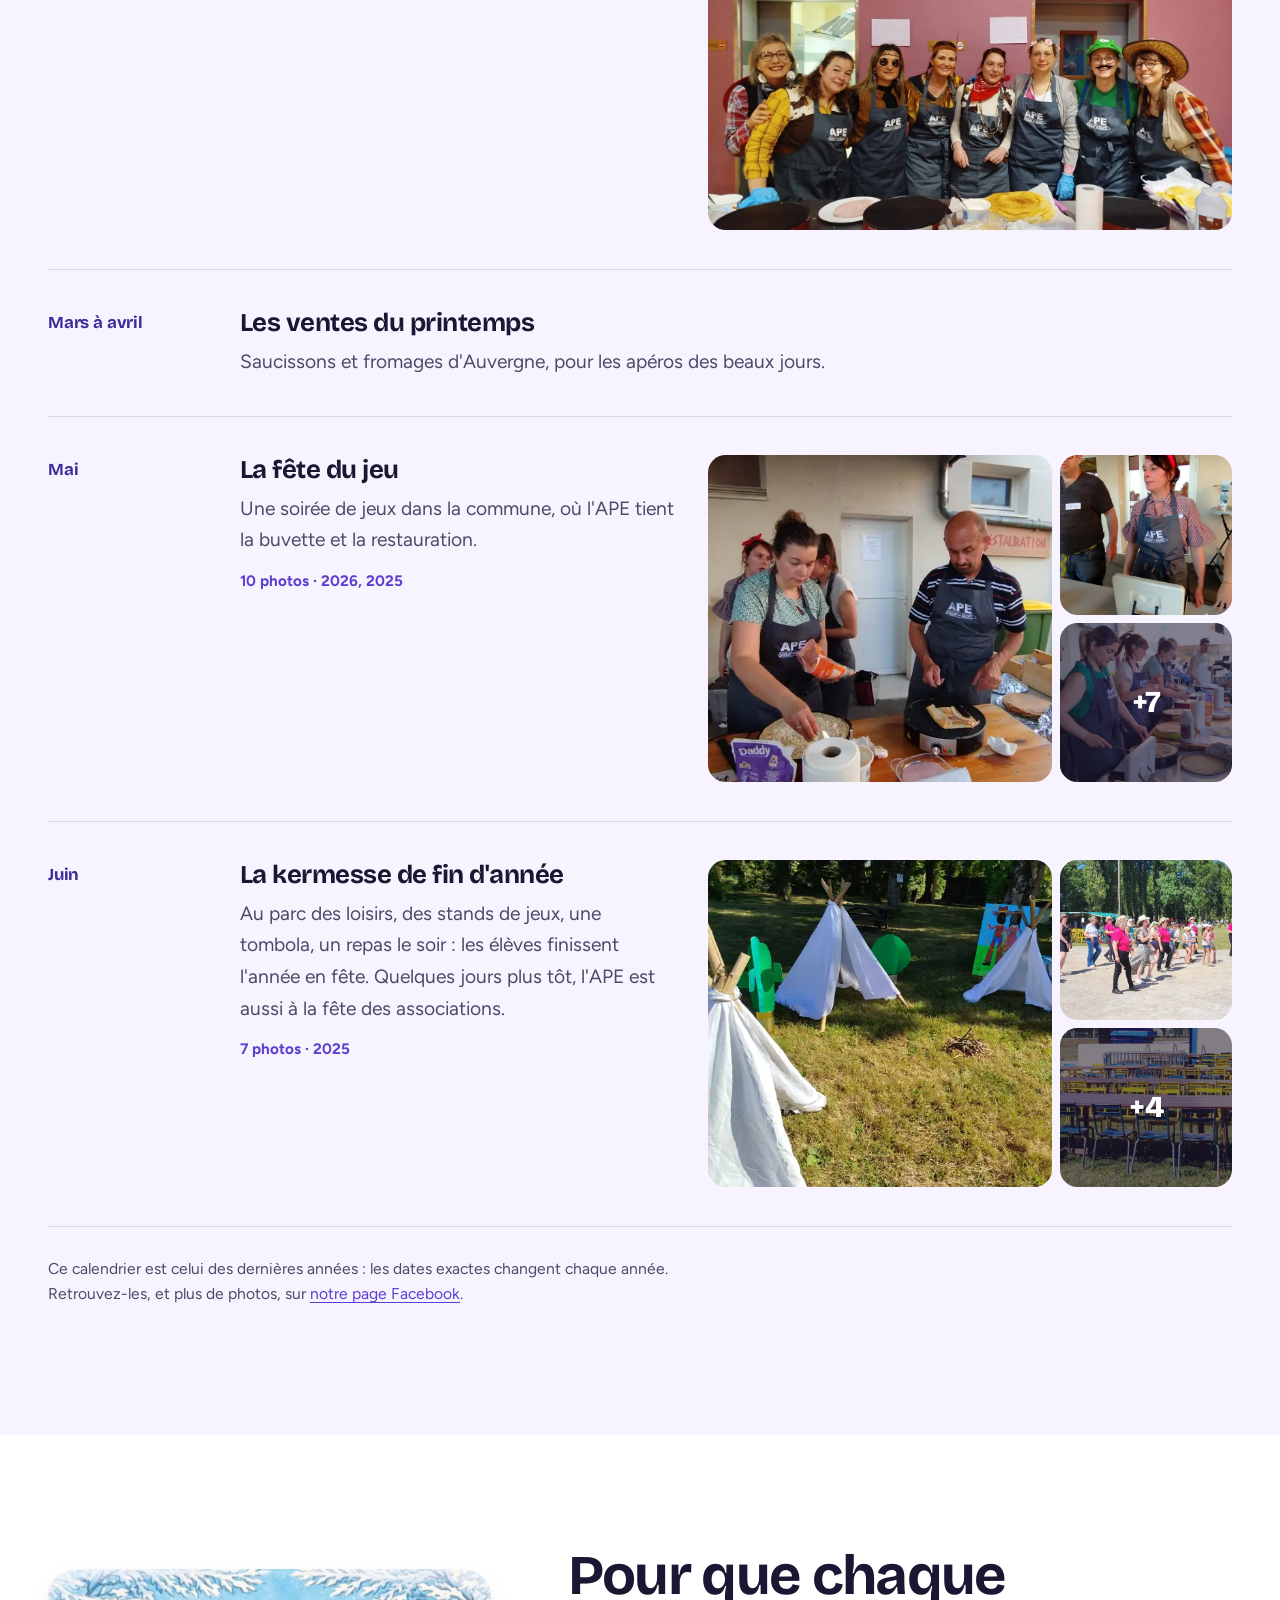
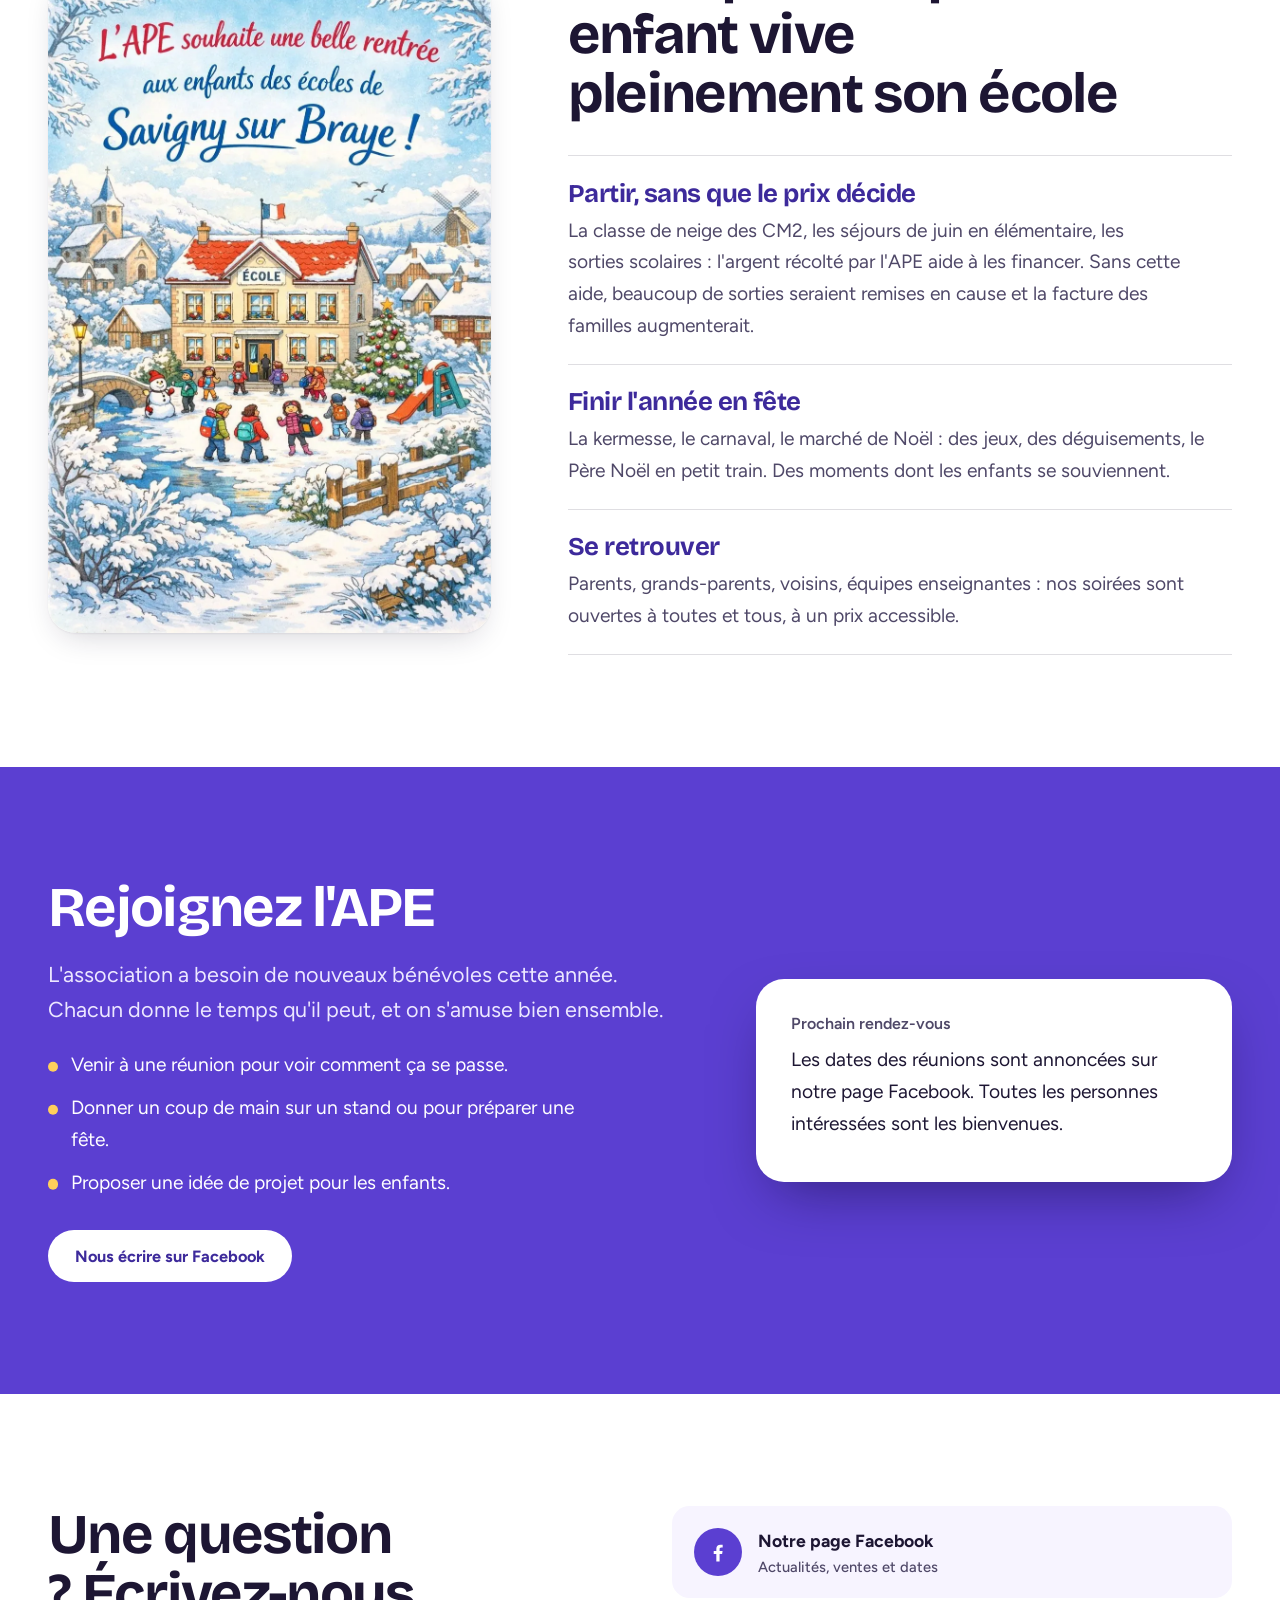
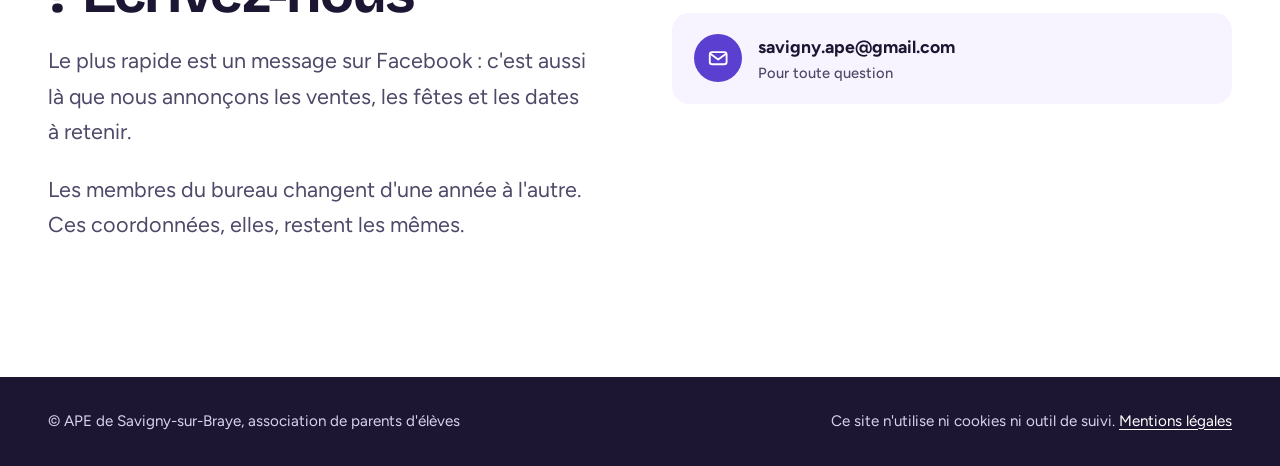
==== commit af7d62ea: "Favicon : logo APE en .ico et PNG pour Google, nom du site en données structurées Co-Authored-By: Cl" ====
--- a/index.html
+++ b/index.html
@@ -7,7 +7,10 @@
   <meta name="description" content="L'association des parents d'élèves de Savigny-sur-Braye finance les projets de l'école maternelle et de l'école élémentaire : sorties, séjours, fêtes. Rejoignez-nous !">
   <meta name="theme-color" content="#5b3fd1">
   <link rel="canonical" href="https://ape-savigny.fr/">
+  <link rel="icon" href="favicon.ico" sizes="48x48">
   <link rel="icon" href="assets/favicon.svg" type="image/svg+xml">
+  <link rel="icon" href="assets/favicon-192.png" type="image/png" sizes="192x192">
+  <link rel="apple-touch-icon" href="assets/apple-touch-icon.png">
   <meta property="og:type" content="website">
   <meta property="og:locale" content="fr_FR">
   <meta property="og:title" content="APE de Savigny-sur-Braye">
@@ -17,6 +20,33 @@
   <link rel="preload" href="assets/fonts/bricolage.woff2" as="font" type="font/woff2" crossorigin>
   <link rel="preload" href="assets/fonts/figtree.woff2" as="font" type="font/woff2" crossorigin>
   <link rel="stylesheet" href="assets/css/style.css">
+  <script type="application/ld+json">
+  {
+    "@context": "https://schema.org",
+    "@type": "Organization",
+    "name": "APE de Savigny-sur-Braye",
+    "alternateName": "Association des parents d'élèves de Savigny-sur-Braye",
+    "url": "https://ape-savigny.fr/",
+    "logo": "https://ape-savigny.fr/assets/favicon-192.png",
+    "address": {
+      "@type": "PostalAddress",
+      "streetAddress": "Place de la Mairie",
+      "postalCode": "41360",
+      "addressLocality": "Savigny-sur-Braye",
+      "addressCountry": "FR"
+    },
+    "sameAs": ["https://www.facebook.com/apesavigny/"]
+  }
+  </script>
+  <script type="application/ld+json">
+  {
+    "@context": "https://schema.org",
+    "@type": "WebSite",
+    "name": "APE de Savigny-sur-Braye",
+    "alternateName": ["APE Savigny", "ape-savigny.fr"],
+    "url": "https://ape-savigny.fr/"
+  }
+  </script>
 </head>
 <body>
   <a class="skip" href="#contenu">Aller au contenu</a>
--- a/assets/css/style.css
+++ b/assets/css/style.css
@@ -158,6 +158,9 @@
 .event-date { position: absolute; top: -0.15rem; left: 1.7rem; display: flex; gap: 0.35rem; align-items: baseline; color: var(--violet-deep); font: 800 1.15rem/1 var(--display); background: var(--lilac-50); padding: 0.2rem 0.5rem; }
 .event-date span { font-weight: 600; font-size: 0.95rem; }
 .event-card { display: flex; flex-direction: column; gap: 0.5rem; align-items: flex-start; background: #fff; border-radius: var(--r-lg); padding: 1.3rem 1.4rem; box-shadow: var(--shadow); height: 100%; }
+.event-card--image { position: relative; isolation: isolate; overflow: hidden; }
+.event-bg { position: absolute; inset: 0; z-index: -1; background: center / cover no-repeat; opacity: 0.12; }
+.event-card .btn { margin-top: 0.3rem; }
 .event-tag { display: inline-block; background: var(--sun); color: var(--ink); font-size: 0.8rem; font-weight: 700; padding: 0.25rem 0.7rem; border-radius: 99px; }
 .event-card h3 { margin: 0; font-size: 1.1rem; }
 .event-when { font-weight: 700; color: var(--violet-deep); font-size: 0.95rem; margin: 0; }
@@ -305,6 +308,7 @@
 .member-facts dt { font-size: 0.78rem; font-weight: 700; color: var(--violet-deep); text-transform: uppercase; letter-spacing: 0.04em; }
 .member-facts dd { margin: 0 0 0.5rem; color: var(--muted); }
 .member-text { font-size: 0.98rem; line-height: 1.5; margin: 0; }
+.member-text + .member-text { margin-top: 0.6rem; }
 body:has(.drawer[open]) { overflow: hidden; }
 
 /* Ventes : boutons sous l'événement et tiroir des choix et prix (consultation seulement) */
@@ -319,6 +323,7 @@
 .sale:focus { outline: none; }
 .sale h3 { font-size: 1.45rem; margin-bottom: 0.4rem; }
 .sale-intro { font-size: 0.98rem; color: var(--muted); margin-bottom: 1rem; }
+.sale-download { margin: -0.4rem 0 1.3rem; }
 .sale-closed { font-size: 0.95rem; font-weight: 600; color: var(--violet-deep); }
 .sale-dates { display: grid; grid-template-columns: auto 1fr; gap: 0.3rem 1rem; margin: 0 0 1.2rem; font-size: 0.98rem; line-height: 1.4; }
 .sale-dates dt { font-size: 0.78rem; font-weight: 700; color: var(--violet-deep); text-transform: uppercase; letter-spacing: 0.04em; padding-top: 0.15rem; }
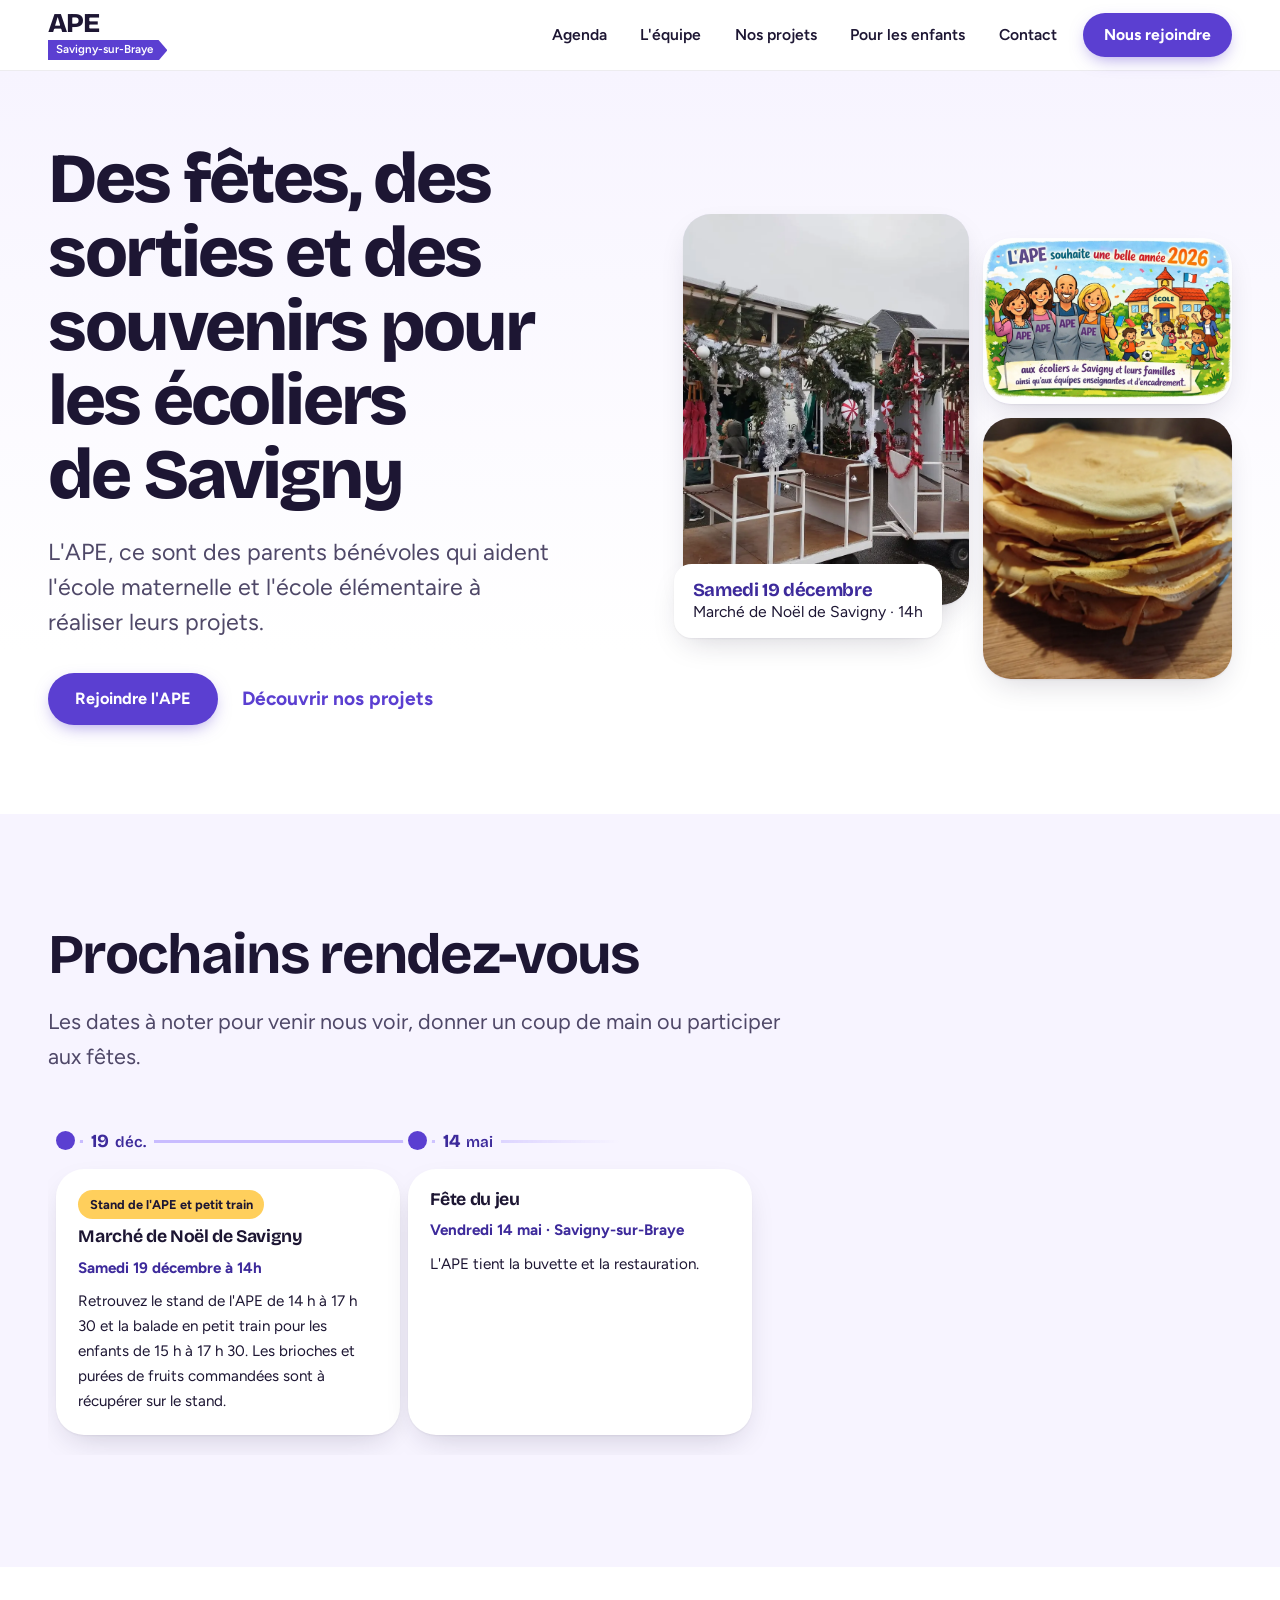
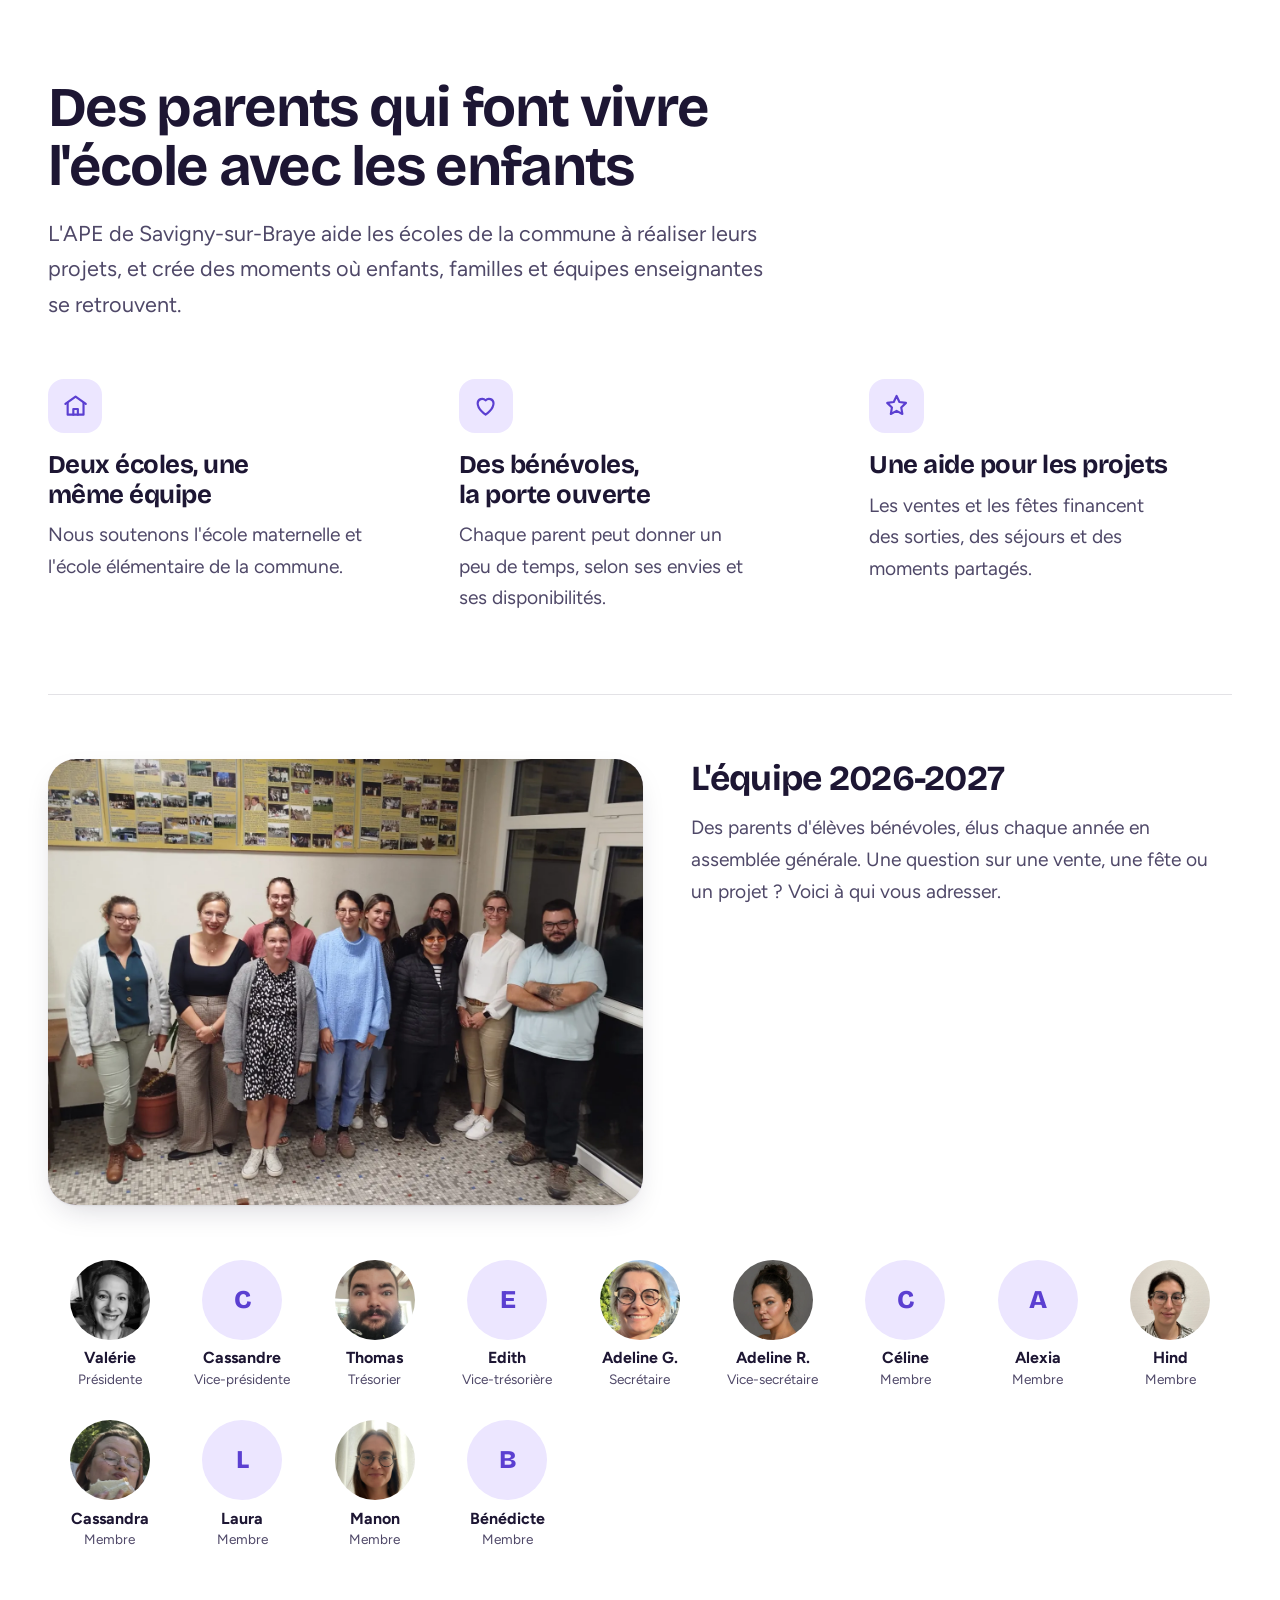
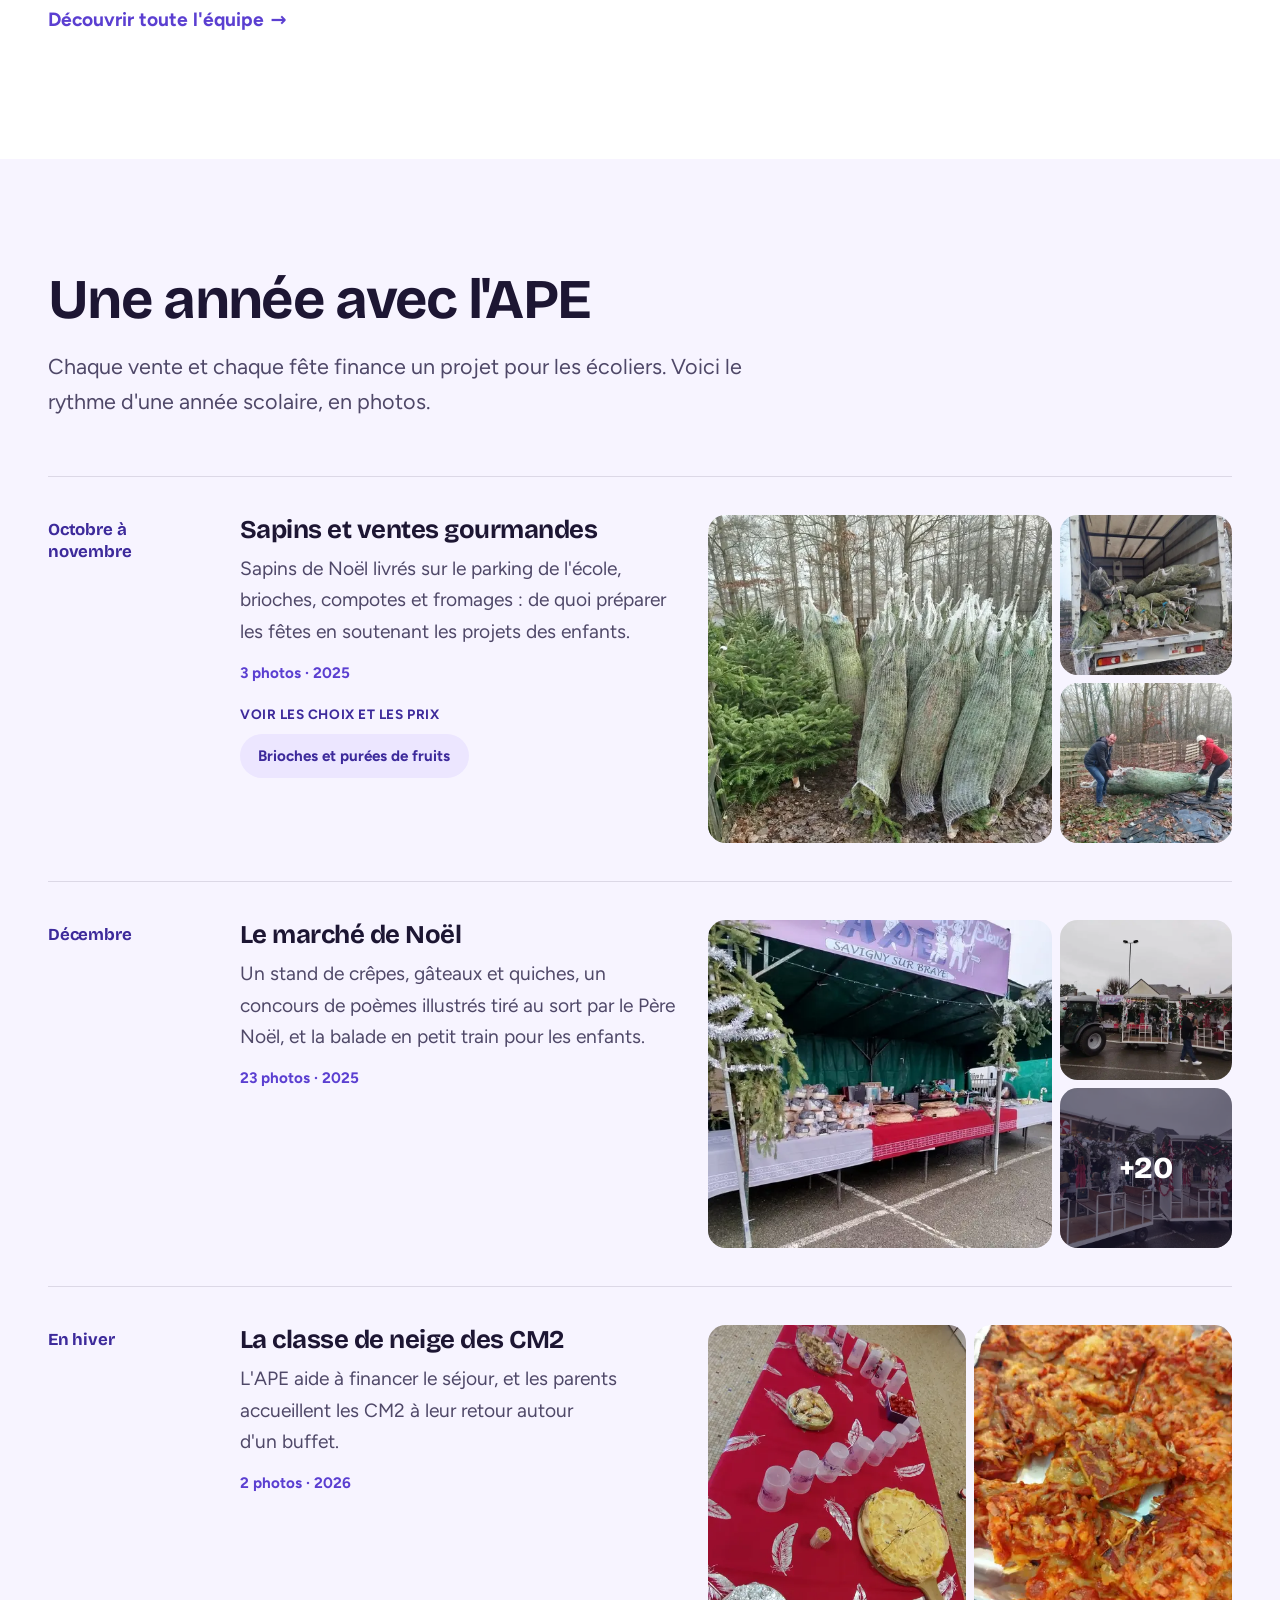
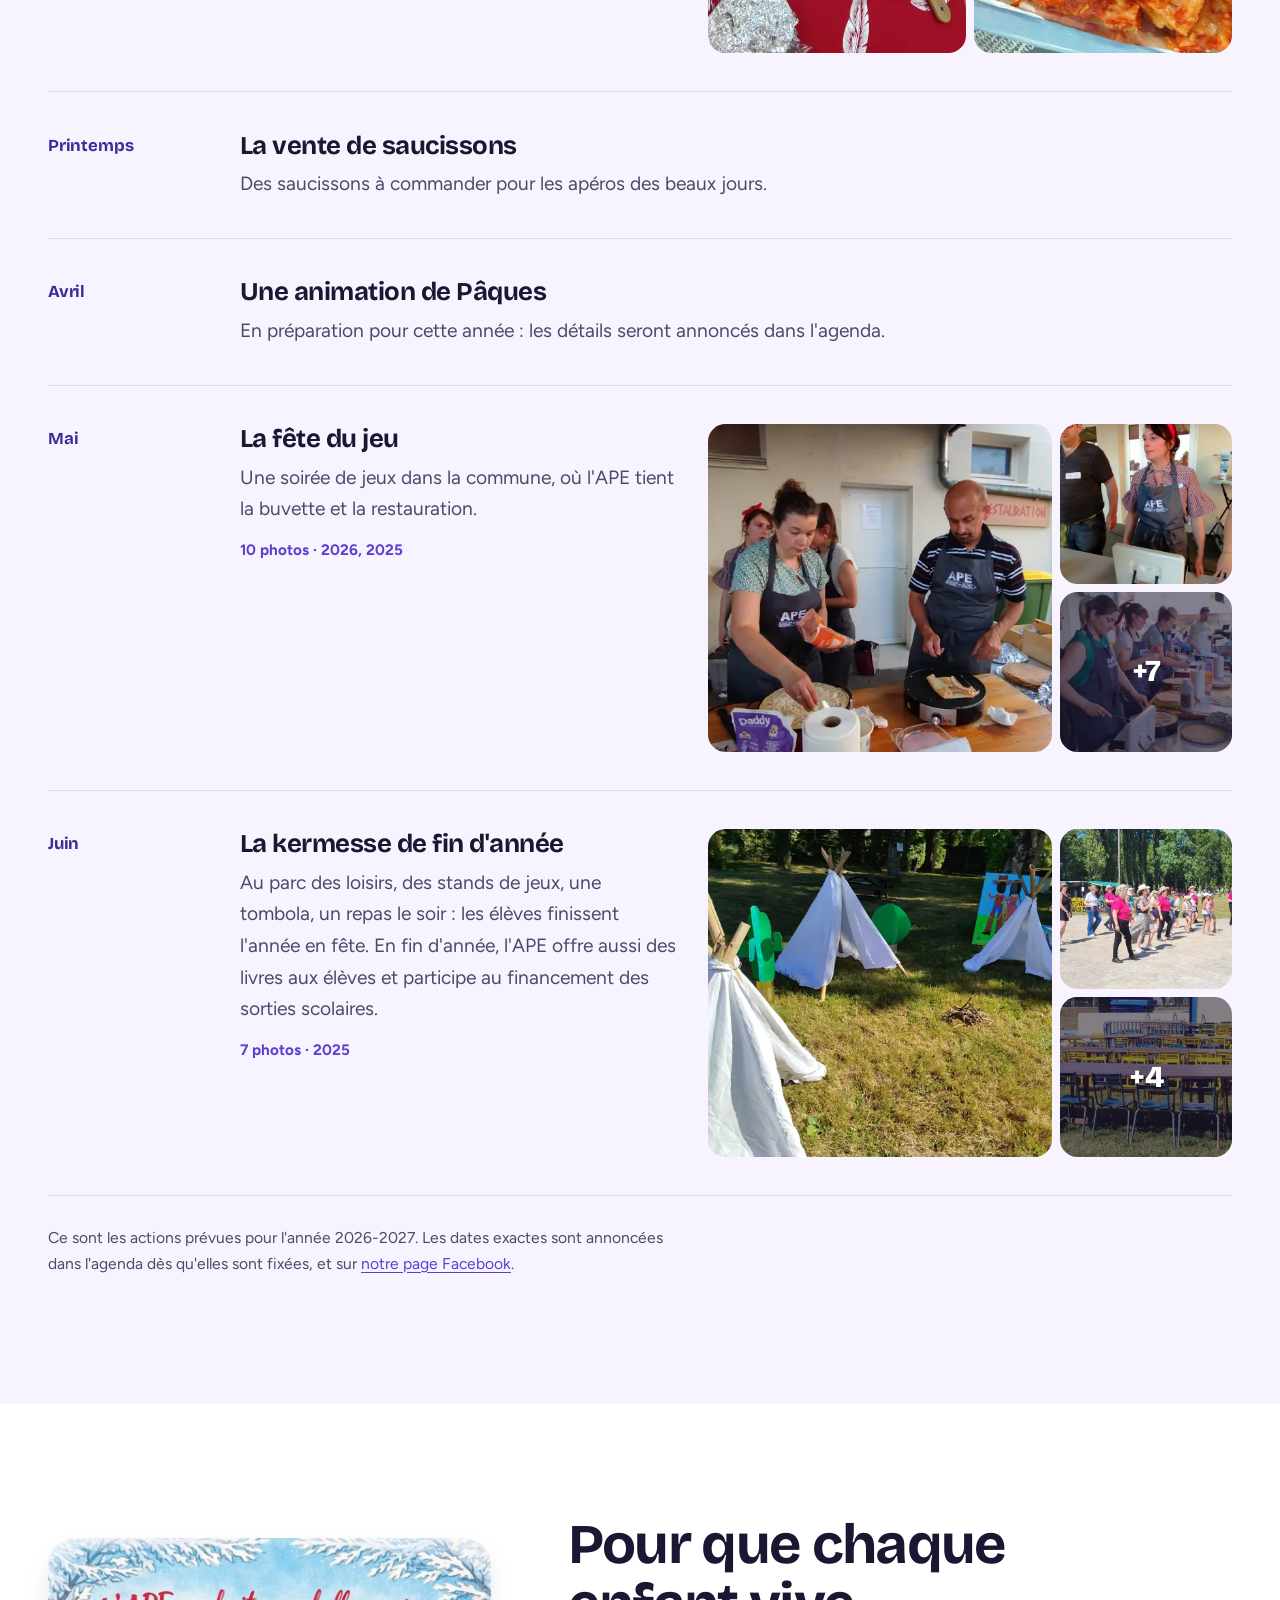
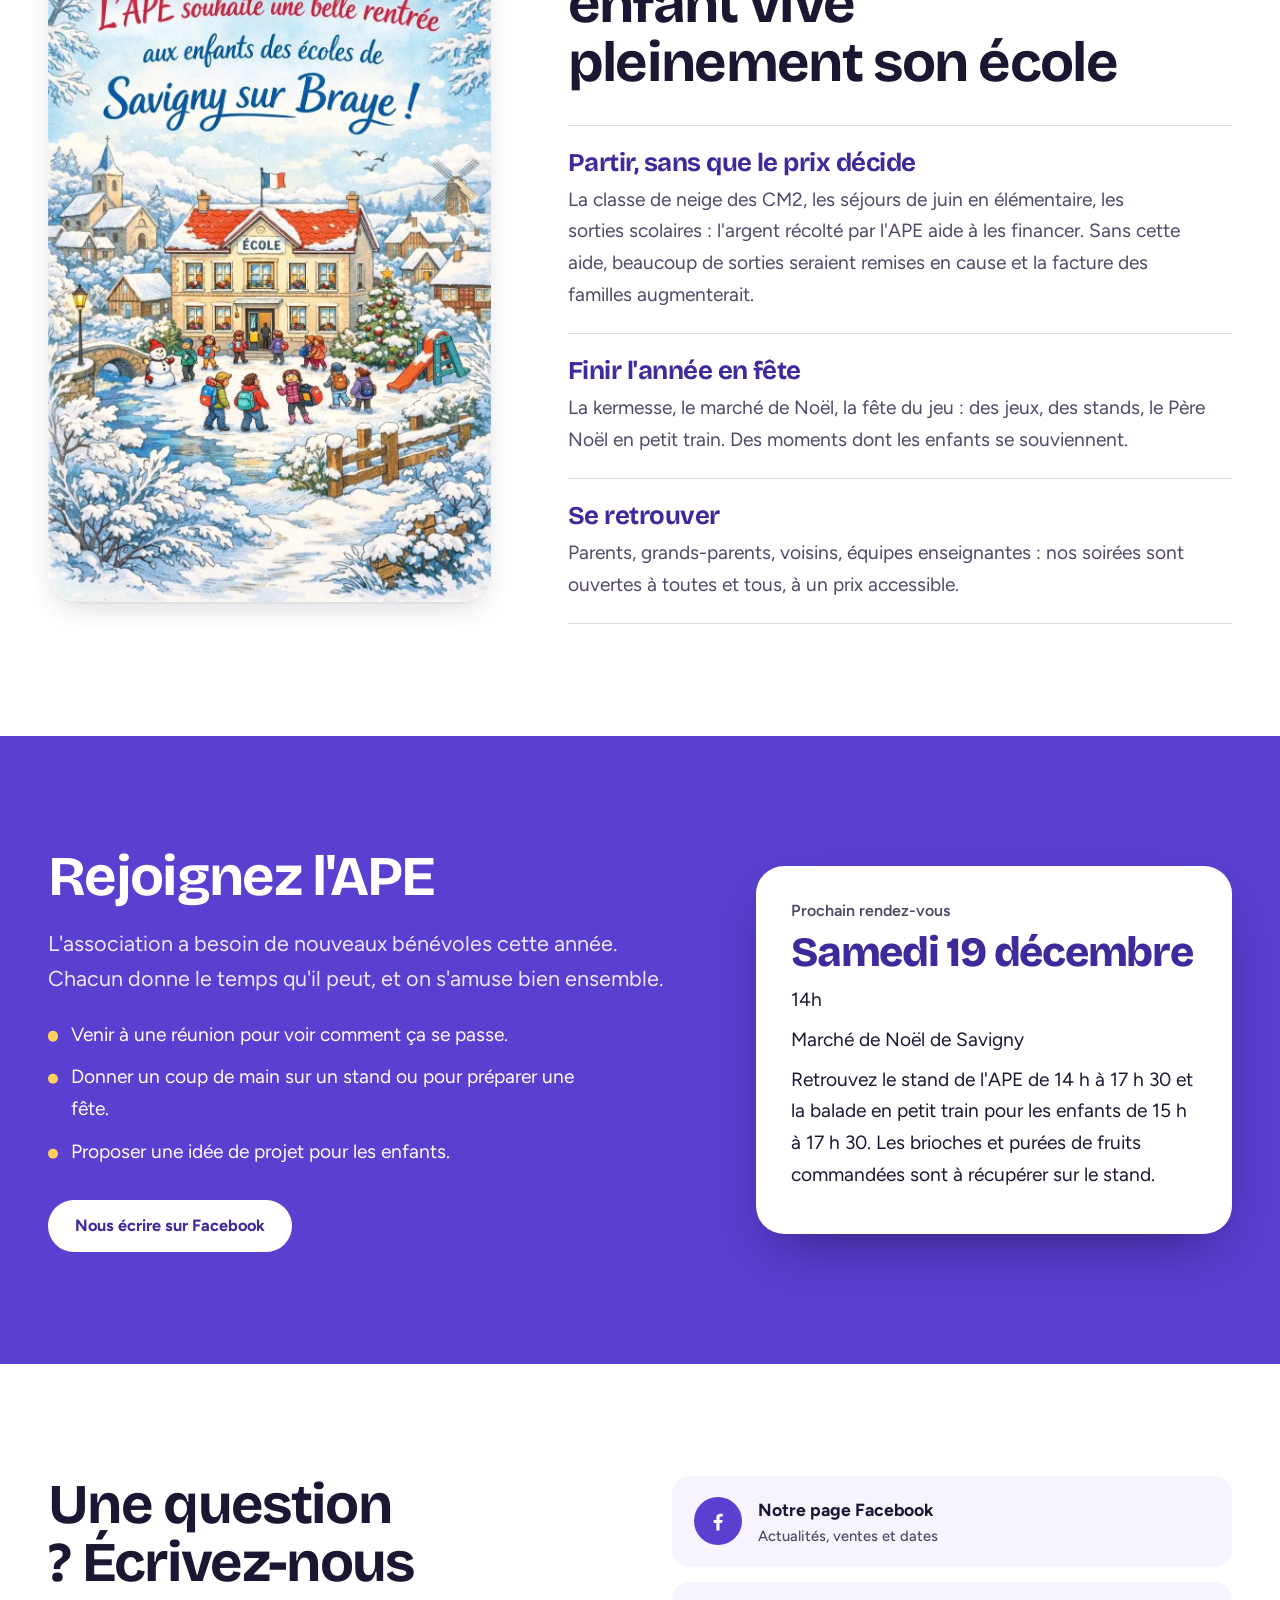
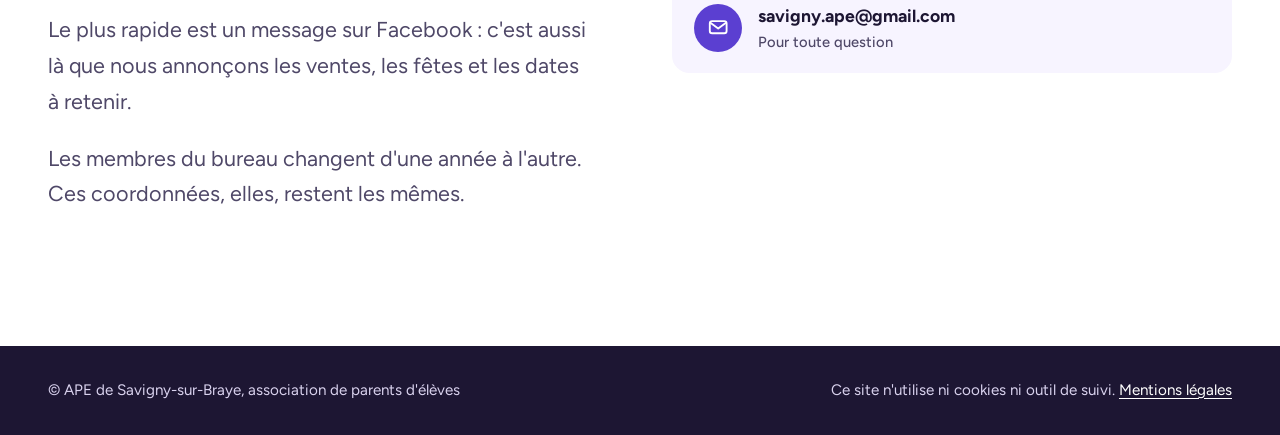
==== commit df5074b1: "Calendrier 2026-2027 : actions reconduites, marché de Noël et fête du jeu Fin du Carna'bal et de la " ====
--- a/index.html
+++ b/index.html
@@ -91,7 +91,7 @@
             <img src="assets/img/illu-annee.webp" width="1400" height="933" alt="Illustration : des parents de l'APE en tablier devant l'école, entourés d'enfants qui jouent.">
           </figure>
           <figure class="c-crepes">
-            <img src="assets/img/crepes.webp" width="1050" height="1400" alt="Une pile de crêpes faites maison pour le Carna'bal.">
+            <img src="assets/img/crepes.webp" width="1050" height="1400" alt="Une pile de crêpes faites maison par les bénévoles de l'APE.">
           </figure>
           <div class="next-card" id="hero-next" hidden></div>
         </div>
@@ -183,21 +183,19 @@
             </div>
             <div class="moment-photos"></div>
           </li>
-          <li class="moment" data-album="carnabal">
-            <p class="moment-when">Mars</p>
-            <div class="moment-text">
-              <h3>Le Carna'bal des crêpes</h3>
-              <p>Une soirée déguisée avec DJ, karaoké et crêpes, ouverte à tous.</p>
-            </div>
-            <div class="moment-photos">
-              <img src="assets/img/carnabal-equipe.webp" width="1400" height="1050" alt="Des bénévoles de l'APE déguisés en cow-boys et en indiens, derrière les plaques à crêpes du Carna'bal." loading="lazy">
-            </div>
-          </li>
           <li class="moment" data-album="ventes-printemps">
-            <p class="moment-when">Mars à avril</p>
-            <div class="moment-text">
-              <h3>Les ventes du printemps</h3>
-              <p>Saucissons et fromages d'Auvergne, pour les apéros des beaux jours.</p>
+            <p class="moment-when">Printemps</p>
+            <div class="moment-text">
+              <h3>La vente de saucissons</h3>
+              <p>Des saucissons à commander pour les apéros des beaux jours.</p>
+            </div>
+            <div class="moment-photos"></div>
+          </li>
+          <li class="moment" data-album="paques">
+            <p class="moment-when">Avril</p>
+            <div class="moment-text">
+              <h3>Une animation de Pâques</h3>
+              <p>En préparation pour cette année : les détails seront annoncés dans l'agenda.</p>
             </div>
             <div class="moment-photos"></div>
           </li>
@@ -213,13 +211,13 @@
             <p class="moment-when">Juin</p>
             <div class="moment-text">
               <h3>La kermesse de fin d'année</h3>
-              <p>Au parc des loisirs, des stands de jeux, une tombola, un repas le soir : les élèves finissent l'année en fête. Quelques jours plus tôt, l'APE est aussi à la fête des associations.</p>
+              <p>Au parc des loisirs, des stands de jeux, une tombola, un repas le soir : les élèves finissent l'année en fête. En fin d'année, l'APE offre aussi des livres aux élèves et participe au financement des sorties scolaires.</p>
             </div>
             <div class="moment-photos"></div>
           </li>
         </ol>
 
-        <p class="year-note">Ce calendrier est celui des dernières années : les dates exactes changent chaque année. Retrouvez-les, et plus de photos, sur <a href="https://www.facebook.com/apesavigny/" rel="noopener">notre page Facebook</a>.</p>
+        <p class="year-note">Ce sont les actions prévues pour l'année 2026-2027. Les dates exactes sont annoncées dans l'agenda dès qu'elles sont fixées, et sur <a href="https://www.facebook.com/apesavigny/" rel="noopener">notre page Facebook</a>.</p>
       </div>
     </section>
 
@@ -238,7 +236,7 @@
             </li>
             <li>
               <h3>Finir l'année en fête</h3>
-              <p>La kermesse, le carnaval, le marché de Noël : des jeux, des déguisements, le Père Noël en petit train. Des moments dont les enfants se souviennent.</p>
+              <p>La kermesse, le marché de Noël, la fête du jeu : des jeux, des stands, le Père Noël en petit train. Des moments dont les enfants se souviennent.</p>
             </li>
             <li>
               <h3>Se retrouver</h3>
